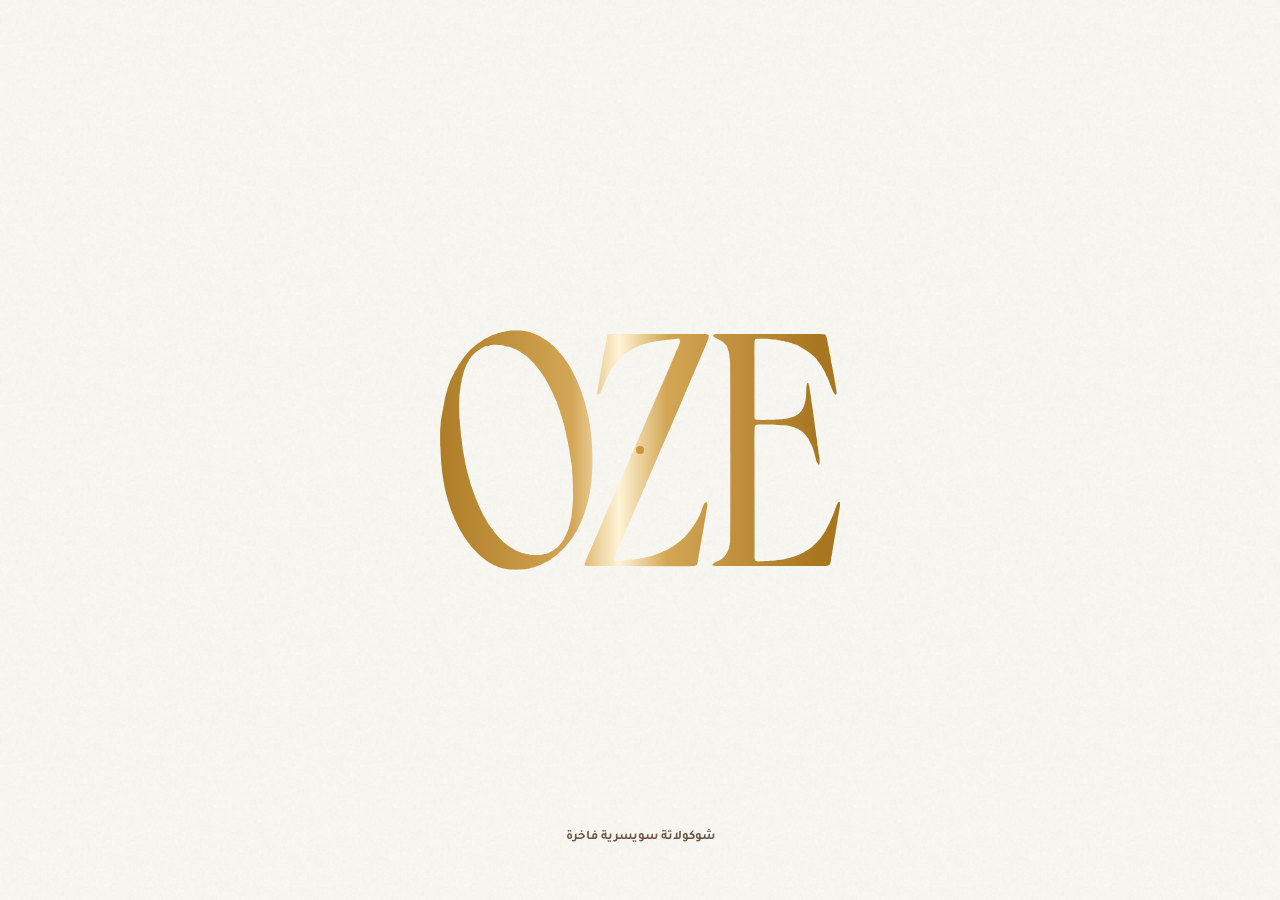
==== ar/index.html @ 5fb77866 "Launch OZE website: English home, Arabic /ar/ page, SEO files Adds robots.txt, sitemap.xml with href" ====
<!doctype html>
<html lang="ar" dir="rtl">
<head>
<meta charset="utf-8">
<meta name="viewport" content="width=device-width,initial-scale=1,viewport-fit=cover">
<title>أوز — شوكولاتة سويسرية فاخرة · الرياض</title>
<meta name="description" content="أوز — شوكولاتة سويسرية فاخرة في الرياض. قطع مميزة، علب هدايا، وشوكولاتة للأفراح والخطوبات وكل مناسبة. طريق الملك عبدالله، حي المحمدية.">
<meta name="theme-color" content="#FFFDF8">
<meta name="robots" content="index,follow,max-image-preview:large">
<link rel="canonical" href="https://oze-chocolate.vercel.app/ar/">
<link rel="alternate" hreflang="ar" href="https://oze-chocolate.vercel.app/ar/">
<link rel="alternate" hreflang="en" href="https://oze-chocolate.vercel.app/">
<link rel="alternate" hreflang="x-default" href="https://oze-chocolate.vercel.app/">
<meta property="og:type" content="website">
<meta property="og:site_name" content="أوز">
<meta property="og:url" content="https://oze-chocolate.vercel.app/ar/">
<meta property="og:title" content="أوز — شوكولاتة سويسرية فاخرة · الرياض">
<meta property="og:description" content="شوكولاتة سويسرية فاخرة في الرياض للهدايا والأفراح وكل مناسبة. ساعات العمل من 1:00 م إلى 11:00 م، والجمعة من 3:00 م إلى 11:00 م.">
<meta property="og:image" content="https://oze-chocolate.vercel.app/assets/img/pour-poster-d.jpg">
<meta property="og:image:alt" content="شوكولاتة أوز السويسرية الفاخرة تُسكب">
<meta property="og:locale" content="ar_SA">
<meta property="og:locale:alternate" content="en_US">
<meta name="twitter:card" content="summary_large_image">
<meta name="twitter:title" content="أوز — شوكولاتة سويسرية فاخرة · الرياض">
<meta name="twitter:description" content="شوكولاتة سويسرية فاخرة في الرياض للهدايا والأفراح وكل مناسبة.">
<meta name="twitter:image" content="https://oze-chocolate.vercel.app/assets/img/pour-poster-d.jpg">
<link rel="icon" href="../assets/img/logo.svg" type="image/svg+xml">
<link rel="preconnect" href="https://fonts.googleapis.com">
<link rel="preconnect" href="https://fonts.gstatic.com" crossorigin>
<link rel="stylesheet" href="https://fonts.googleapis.com/css2?family=Tajawal:wght@400;500;700;800&display=swap">
<link rel="preload" href="../assets/fonts/abril.woff2" as="font" type="font/woff2" crossorigin>
<link rel="preload" href="../assets/fonts/jost.woff2" as="font" type="font/woff2" crossorigin>
<link rel="stylesheet" href="../assets/styles.css">
<link rel="stylesheet" href="../assets/ar.css">
<script type="application/ld+json">
{"@context":"https://schema.org","@graph":[
{"@type":"WebSite","@id":"https://oze-chocolate.vercel.app/#website","url":"https://oze-chocolate.vercel.app/","name":"OZE","alternateName":["أوز"],"inLanguage":["en","ar"],"publisher":{"@id":"https://oze-chocolate.vercel.app/#shop"}},
{"@type":"ChocolateShop","@id":"https://oze-chocolate.vercel.app/#shop","name":"أوز","alternateName":["OZE"],"url":"https://oze-chocolate.vercel.app/ar/","inLanguage":"ar","logo":"https://oze-chocolate.vercel.app/assets/img/logo.svg","image":"https://oze-chocolate.vercel.app/assets/img/pour-poster-d.jpg","description":"أوز شوكولاتة سويسرية فاخرة في الرياض: قطع مميزة مصنوعة يدوياً، وعلب هدايا، وشوكولاتة للأفراح والخطوبات والمجالس والهدايا.","telephone":"+966551004442","sameAs":["https://www.instagram.com/ozeksa"],"hasMap":"https://maps.app.goo.gl/UGUijWdSoDEHStFbA","geo":{"@type":"GeoCoordinates","latitude":24.7232009,"longitude":46.6520852},"address":{"@type":"PostalAddress","streetAddress":"طريق الملك عبدالله، حي المحمدية","addressLocality":"الرياض","addressRegion":"منطقة الرياض","addressCountry":"SA"},"areaServed":{"@type":"City","name":"الرياض"},"contactPoint":{"@type":"ContactPoint","telephone":"+966551004442","contactType":"sales","areaServed":"SA","availableLanguage":["Arabic","English"]},"knowsLanguage":["Arabic","English"],"openingHoursSpecification":[{"@type":"OpeningHoursSpecification","dayOfWeek":["Saturday","Sunday","Monday","Tuesday","Wednesday","Thursday"],"opens":"13:00","closes":"23:00"},{"@type":"OpeningHoursSpecification","dayOfWeek":"Friday","opens":"15:00","closes":"23:00"}]}
]}
</script>
</head>
<body>

<svg width="0" height="0" style="position:absolute" aria-hidden="true">
  <defs>
    <linearGradient id="ozeGold" x1="0" y1="1" x2="1" y2="0"><stop offset="0" stop-color="#A8761F"/><stop offset=".5" stop-color="#D3A655"/><stop offset="1" stop-color="#ECC987"/></linearGradient>
    <linearGradient id="ozeShine" gradientUnits="userSpaceOnUse" x1="-700" y1="0" x2="0" y2="0"><stop offset="0" stop-color="#A8761F"/><stop offset=".38" stop-color="#D3A655"/><stop offset=".5" stop-color="#FFF4D6"/><stop offset=".62" stop-color="#D3A655"/><stop offset="1" stop-color="#A8761F"/></linearGradient>
    <linearGradient id="ribbonGrad" x1="0" y1="0" x2="1" y2="1"><stop offset="0" stop-color="#F7E2B0"/><stop offset=".45" stop-color="#D3A655"/><stop offset="1" stop-color="#9C6B1C"/></linearGradient>
    <linearGradient id="ribbonDark" x1="0" y1="0" x2="0" y2="1"><stop offset="0" stop-color="#B8862F"/><stop offset="1" stop-color="#7A5214"/></linearGradient>
    <radialGradient id="wax" cx=".38" cy=".32" r=".8"><stop offset="0" stop-color="#FF5A5E"/><stop offset=".35" stop-color="#E3262F"/><stop offset=".8" stop-color="#A9111A"/><stop offset="1" stop-color="#7A0A10"/></radialGradient>
    <symbol id="oze-logo"></symbol>
  </defs>
</svg>

<!-- intro -->
<div class="intro" aria-hidden="true">
  <div class="intro__half intro__half--a"><svg class="intro__mark"></svg></div>
  <div class="intro__half intro__half--b"><svg class="intro__mark"></svg></div>
  <span class="intro__seam"></span>
  <div class="intro__meta label">شوكولاتة سويسرية فاخرة</div>
</div>

<!-- header -->
<header class="header">
  <nav class="header__nav label" aria-label="الأقسام">
    <a href="#signatures" data-go="2">التشكيلة</a>
    <a href="#occasions" data-go="3">المناسبات</a>
    <a href="#bespoke" data-go="4">الطلبات الخاصة</a>
    <a href="#contact" data-go="5">تواصل معنا</a>
  </nav>
  <a href="#home" class="header__logo" data-go="0" aria-label="أوز، العودة إلى البداية"><svg viewBox="0 0 701 419.2"><use href="#oze-logo" fill="url(#ozeGold)"/></svg></a>
  <div class="header__right">
    <a class="tlink lang" href="../" lang="en" hreflang="en">English</a>
    <a class="tlink" href="https://wa.me/966551004442" target="_blank" rel="noopener">اطلب عبر واتساب <span class="ln"></span></a>
    <button class="menu-btn" aria-label="فتح القائمة" data-menu-open><i></i></button>
  </div>
</header>

<nav class="dots" aria-label="انتقل إلى القسم">
  <button data-go="0"><span>مرحباً</span><i></i></button>
  <button data-go="1"><span>مختومة يدوياً</span><i></i></button>
  <button data-go="2"><span>التشكيلة</span><i></i></button>
  <button data-go="3"><span>المناسبات</span><i></i></button>
  <button data-go="4"><span>الطلبات الخاصة</span><i></i></button>
  <button data-go="5"><span>تواصل معنا</span><i></i></button>
</nav>

<div class="scroll-hint label" aria-hidden="true"><i></i>مرّر</div>

<div class="menu paper" aria-hidden="true">
  <button class="menu__close" aria-label="إغلاق القائمة" data-menu-close></button>
  <button class="m" data-go="0"><small>01</small>مرحباً</button>
  <button class="m" data-go="2"><small>02</small>التشكيلة</button>
  <button class="m" data-go="3"><small>03</small>المناسبات</button>
  <button class="m" data-go="4"><small>04</small>الطلبات الخاصة</button>
  <button class="m" data-go="5"><small>05</small>تواصل معنا</button>
</div>

<main class="stage">

  <!-- 1 · welcome -->
  <section class="scene s-hero is-on" id="home" data-theme="dark" aria-label="مرحباً">
    <div class="media"><video muted playsinline preload="auto" aria-hidden="true"></video></div>
    <div class="shade"></div>
    <div class="hero__body">
      <h1 class="d hero__title">
        <span class="mask"><span>شوكولاتة</span></span>
        <span class="mask"><span class="gold">سويسرية</span></span>
        <span class="mask"><span>فاخرة</span></span>
      </h1>
      <div class="hero__side">
        <p>شوكولاتة مصنوعة يدوياً للهدايا والأفراح ولكل مناسبة، في قلب الرياض.</p>
        <p class="hours-line">ساعات العمل <b>1:00 م – 11:00 م</b><br>الجمعة <b>3:00 م – 11:00 م</b></p>
        <div class="acts">
          <a class="btn btn--gold" href="https://wa.me/966551004442" target="_blank" rel="noopener"><span class="roll"><span>اطلب الآن</span><span>اطلب الآن</span></span><span class="ln"></span></a>
          <button class="tlink" data-go="2">تشكيلتنا</button>
        </div>
      </div>
    </div>
  </section>

  <!-- 2 · sealed by hand -->
  <section class="scene s-seal" data-theme="dark" aria-label="مختومة يدوياً">
    <div class="media"><video muted playsinline loop preload="none" aria-hidden="true"></video></div>
    <div class="shade"></div>
    <div class="seal-wrap">
      <div class="seal" aria-hidden="true">
        <span class="ripple"></span>
        <svg viewBox="0 0 240 240">
          <path d="M225.7,120.0 219.8,131.2 220.4,142.9 214.2,152.9 210.1,163.4 205.2,173.5 196.5,181.0 190.8,190.8 182.9,198.9 177.5,211.5 162.2,207.5 152.6,213.1 141.6,214.7 131.4,221.5 120.0,221.4 109.2,216.2 97.0,220.8 85.9,217.5 73.5,216.5 66.4,205.4 59.1,196.3 51.7,188.3 41.7,182.5 37.9,171.6 31.9,162.4 27.3,152.4 25.7,141.5 14.9,131.8 20.4,120.0 18.2,108.5 22.4,97.7 24.7,86.6 29.9,76.6 34.4,66.2 42.1,57.8 50.4,50.4 51.7,34.4 65.0,32.4 75.6,27.8 86.5,24.2 98.0,23.8 109.0,22.5 120.0,21.5 130.9,23.6 142.7,20.7 154.8,20.6 164.4,27.7 172.8,36.0 184.3,39.3 192.4,47.6 195.4,59.8 203.0,67.9 212.7,75.4 214.2,87.0 226.6,95.7 218.7,108.9Z" fill="#5E070C" transform="translate(2 5)" opacity=".55"/>
          <path d="M225.7,120.0 219.8,131.2 220.4,142.9 214.2,152.9 210.1,163.4 205.2,173.5 196.5,181.0 190.8,190.8 182.9,198.9 177.5,211.5 162.2,207.5 152.6,213.1 141.6,214.7 131.4,221.5 120.0,221.4 109.2,216.2 97.0,220.8 85.9,217.5 73.5,216.5 66.4,205.4 59.1,196.3 51.7,188.3 41.7,182.5 37.9,171.6 31.9,162.4 27.3,152.4 25.7,141.5 14.9,131.8 20.4,120.0 18.2,108.5 22.4,97.7 24.7,86.6 29.9,76.6 34.4,66.2 42.1,57.8 50.4,50.4 51.7,34.4 65.0,32.4 75.6,27.8 86.5,24.2 98.0,23.8 109.0,22.5 120.0,21.5 130.9,23.6 142.7,20.7 154.8,20.6 164.4,27.7 172.8,36.0 184.3,39.3 192.4,47.6 195.4,59.8 203.0,67.9 212.7,75.4 214.2,87.0 226.6,95.7 218.7,108.9Z" fill="url(#wax)"/>
          <circle cx="120" cy="120" r="78" fill="none" stroke="#8E0D14" stroke-width="3" opacity=".7"/>
          <circle cx="120" cy="121.5" r="78" fill="none" stroke="#FF8A8D" stroke-width="1.2" opacity=".35"/>
          <svg x="62" y="86.5" width="116" height="69.4" viewBox="0 0 701 419.2"><use href="#oze-logo" fill="#FF9A9C" opacity=".45" transform="translate(-6 -8)"/></svg>
          <svg x="62" y="86.5" width="116" height="69.4" viewBox="0 0 701 419.2"><use href="#oze-logo" fill="#6E0910" opacity=".8" transform="translate(6 10)"/></svg>
          <svg x="62" y="86.5" width="116" height="69.4" viewBox="0 0 701 419.2"><use href="#oze-logo" fill="#C81C25"/></svg>
          <ellipse cx="88" cy="62" rx="40" ry="13" fill="#FFFFFF" opacity=".16" transform="rotate(-28 88 62)"/>
        </svg>
      </div>
      <div class="seal-copy">
        <h2 class="d">مختومة <span class="gold">يدوياً.</span></h2>
        <p>تُنهى كل قطعة يدوياً وتُختم بعناية، جاهزة لتُشارك أو تُهدى.</p>
      </div>
    </div>
  </section>

  <!-- 3 · signatures -->
  <section class="scene s-sig paper" id="signatures" data-theme="light" aria-label="التشكيلة">
    <div class="inner">
      <div class="sig__text">
        <div class="sig__head"><h2 class="d" style="font-size:clamp(24px,2.2vw,36px)">تشكيلتنا المميزة</h2><div class="sig__count"><b data-sig-n>01</b> <span>/ 06</span></div></div>
        <div class="sig__names">
          <h3 class="d sig__name">ختم أوز</h3>
          <h3 class="d sig__name">القبة الذهبية</h3>
          <h3 class="d sig__name">برالين الكاكاو</h3>
          <h3 class="d sig__name">كنافة الفستق</h3>
          <h3 class="d sig__name">كنافة الورد</h3>
          <h3 class="d sig__name">التاج</h3>
        </div>
        <div class="sig__descs">
          <p class="sig__desc">شوكولاتة حليب ناعمة مع ختمنا الأحمر فوقها. القطعة التي يعرفنا بها ضيوفنا.</p>
          <p class="sig__desc">قبة شوكولاتة مغطاة بالغناش اللامع ومزينة بورقة ذهب.</p>
          <p class="sig__desc">حشوة من البندق والكراميل، مغبّرة بالذهب ومدحرجة في كاكاو خالص.</p>
          <p class="sig__desc">أكواب كنافة ذهبية محشوة بكريمة الفستق، تُقدَّم بجانب لقيمات شوكولاتة بيضاء بالورد.</p>
          <p class="sig__desc">كنافة مقرمشة ملفوفة حول شوكولاتة طرية ومزينة بلمسة ورد.</p>
          <p class="sig__desc">قطعة وسط عالية من شظايا الكراميل والشوكولاتة الداكنة، مصممة لتكون في منتصف الطاولة.</p>
        </div>
        <div class="sig__thumbs" role="tablist" aria-label="اختر قطعة"><button class="th" data-sig="0" aria-label="ختم أوز"><img src="../assets/img/seal-m.webp" alt="" decoding="async"></button><button class="th" data-sig="1" aria-label="القبة الذهبية"><img src="../assets/img/dome-m.webp" alt="" decoding="async"></button><button class="th" data-sig="2" aria-label="برالين الكاكاو"><img src="../assets/img/praline-m.webp" alt="" decoding="async"></button><button class="th" data-sig="3" aria-label="كنافة الفستق"><img src="../assets/img/kunafa-m.webp" alt="" decoding="async"></button><button class="th" data-sig="4" aria-label="كنافة الورد"><img src="../assets/img/pedestal-m.webp" alt="" decoding="async"></button><button class="th" data-sig="5" aria-label="التاج"><img src="../assets/img/crown-m.webp" alt="" decoding="async"></button></div>
        <div><a class="tlink" href="https://www.instagram.com/ozeksa" target="_blank" rel="noopener">المزيد على انستغرام <span class="ln"></span></a></div>
      </div>
      <div class="sig__frame">
        <span class="sig__num" data-sig-n2>01</span>
        <figure><img src="../assets/img/seal-m.webp" srcset="../assets/img/seal-m.webp 1080w, ../assets/img/seal.webp 1392w" sizes="(max-width:900px) 100vw, 45vw" alt="شوكولاتة أوز مع الأختام الحمراء" decoding="async"></figure>
        <figure><img src="../assets/img/dome-m.webp" srcset="../assets/img/dome-m.webp 1080w, ../assets/img/dome.webp 1848w" sizes="(max-width:900px) 100vw, 45vw" alt="قبة شوكولاتة مغطاة بالغناش وورق الذهب" decoding="async"></figure>
        <figure><img src="../assets/img/praline-m.webp" srcset="../assets/img/praline-m.webp 1080w, ../assets/img/praline.webp 1828w" sizes="(max-width:900px) 100vw, 45vw" alt="برالين مقطوع إلى نصفين على الكاكاو" decoding="async"></figure>
        <figure><img src="../assets/img/kunafa-m.webp" srcset="../assets/img/kunafa-m.webp 1080w, ../assets/img/kunafa.webp 1904w" sizes="(max-width:900px) 100vw, 45vw" alt="صحن كنافة فستق ولقيمات ورد" decoding="async"></figure>
        <figure><img src="../assets/img/pedestal-m.webp" srcset="../assets/img/pedestal-m.webp 1080w, ../assets/img/pedestal.webp 1764w" sizes="(max-width:900px) 100vw, 45vw" alt="دوائر كنافة الورد على حامل زجاجي" decoding="async"></figure>
        <figure><img src="../assets/img/crown-m.webp" srcset="../assets/img/crown-m.webp 1080w, ../assets/img/crown.webp 1908w" sizes="(max-width:900px) 100vw, 45vw" alt="قطعة وسط من شظايا الكراميل والشوكولاتة" decoding="async"></figure>
      </div>
    </div>
  </section>

  <!-- 4 · the box → occasions -->
  <section class="scene s-box paper" id="occasions" data-theme="light" aria-label="المناسبات">
    <div class="box-copy">
      <h2 class="d">افتح <span class="gold">العلبة.</span></h2>
      <p class="lead" style="text-align:center">مرّر لترى المناسبات التي نجهّز لها.</p>
    </div>
    <div class="gift" aria-hidden="true">
      <div class="gift__shadow"></div>
      <div class="gift__base"><div class="ribbon ribbon--h"></div><div class="ribbon ribbon--v"></div></div>
      <div class="gift__inside"></div>
      <div class="gift__lid"><div class="ribbon ribbon--v"></div></div>
      <svg class="bow" viewBox="0 0 200 130">
        <path class="tail" d="M94 72 L66 126 L78 119 L86 129 L104 76 Z" fill="url(#ribbonDark)"/>
        <path class="tail" d="M106 72 L134 126 L122 119 L114 129 L96 76 Z" fill="url(#ribbonDark)"/>
        <g class="loop loop--l"><path d="M100 66 C76 18 18 16 20 56 C22 94 74 90 100 72 Z" fill="url(#ribbonGrad)"/><path d="M100 68 C80 44 44 42 40 58 C46 70 76 74 100 70 Z" fill="#7A5214" opacity=".45"/></g>
        <g class="loop loop--r"><path d="M100 66 C124 18 182 16 180 56 C178 94 126 90 100 72 Z" fill="url(#ribbonGrad)"/><path d="M100 68 C120 44 156 42 160 58 C154 70 124 74 100 70 Z" fill="#7A5214" opacity=".45"/></g>
        <rect class="knot" x="86" y="56" width="28" height="24" rx="8" fill="url(#ribbonGrad)"/>
      </svg>
      <svg class="tag" viewBox="0 0 100 112">
        <path d="M30 0 L40 22" stroke="#8A6420" stroke-width="1.6" fill="none"/>
        <path d="M50 16c11 0 19 7 20 17 10 1 17 9 17 20s-7 19-17 20c-1 10-9 17-20 17s-19-7-20-17c-10-1-17-9-17-20s7-19 17-20c1-10 9-17 20-17Z" fill="#4A2A1A"/>
        <svg x="27" y="40" width="46" height="27.5" viewBox="0 0 701 419.2"><use href="#oze-logo" fill="url(#ozeGold)"/></svg>
      </svg>
    </div>
    <div class="occ">
      <div class="occ__img"><img src="../assets/img/wedding-m.webp" srcset="../assets/img/wedding-m.webp 1080w, ../assets/img/wedding.webp 1860w" sizes="100vw" alt="شوكولاتة أوز على طاولة عرس مع الزهور" style="object-position:50% 66%" decoding="async"></div>
      <div class="occ__img"><img src="../assets/img/domes-m.webp" srcset="../assets/img/domes-m.webp 1080w, ../assets/img/domes.webp 1892w" sizes="100vw" alt="حلويات قبة بيضاء مخصصة بحرف" style="object-position:50% 52%" decoding="async"></div>
      <div class="occ__img"><img src="../assets/img/service-m.webp" srcset="../assets/img/service-m.webp 1080w, ../assets/img/service.webp 1872w" sizes="100vw" alt="صينية شوكولاتة يقدمها الفريق بقفازات بيضاء" style="object-position:50% 64%" decoding="async"></div>
      <div class="occ__img"><img src="../assets/img/box-m.webp" srcset="../assets/img/box-m.webp 1080w, ../assets/img/box.webp 1848w" sizes="100vw" alt="علب هدايا أوز مليئة بالشوكولاتة" style="object-position:50% 64%" decoding="async"></div>
      <div class="occ__veil"></div>
      <div class="occ__text">
        <div class="occ__names">
          <div class="occ__name"><h3 class="d">أفراح</h3></div>
          <div class="occ__name"><h3 class="d">خطوبات</h3></div>
          <div class="occ__name"><h3 class="d">مجالس وتجمعات</h3></div>
          <div class="occ__name"><h3 class="d">هدايا</h3></div>
        </div>
        <div class="occ__side">
          <div class="occ__descs">
            <p>صواني شوكولاتة وقطع وسط للطاولات، مصممة لتتناسب مع ألوان عرسك.</p>
            <p>قطع صغيرة محفور عليها أحرفكم الأولى، لخطوبة لن ينساها ضيوفكم.</p>
            <p>يقدّم فريقنا الشوكولاتة لضيوفكم في الحفلات والمجالس والتجمعات العائلية.</p>
            <p>علب هدايا بكل المقاسات، مغلّفة وجاهزة للإهداء.</p>
          </div>
          <div class="occ__count label"><b data-occ-n>01</b><span class="bar"><i></i></span>04</div>
        </div>
      </div>
    </div>
  </section>

  <!-- 5 · bespoke -->
  <section class="scene s-bespoke" id="bespoke" data-theme="light" aria-label="الطلبات الخاصة">
    <div class="blinds" aria-hidden="true"><i></i><i></i><i></i><i></i><i></i><i></i></div>
    <div class="inner">
      <div class="bes__head">
        <h2 class="d">مصمّمة<br><span class="gold">لمناسبتك.</span></h2>
        <p>أخبرنا عن مناسبتك وسنجهّز كل شيء لك، حتى آخر قطعة.</p>
      </div>
      <div class="steps">
        <article class="step"><div class="step__n">01</div><h3 class="d">أخبرنا بالمناسبة</h3><p>فرح، أو خطوبة، أو فعالية لشركة، أو هدية بسيطة.</p></article>
        <article class="step"><div class="step__n">02</div><h3 class="d">اختر طريقة التقديم</h3><p>صواني شوكولاتة، أو علب هدايا، أو طاولة كاملة مجهزة لضيوفك.</p></article>
        <article class="step"><div class="step__n">03</div><h3 class="d">اجعلها شخصية</h3><p>نضيف أسماءكم أو أحرفكم الأولى أو شعار شركتكم على الشوكولاتة.</p></article>
      </div>
      <div class="bes__cta"><button class="btn btn--gold" data-go="5"><span class="roll"><span>خطّط لمناسبتك</span><span>خطّط لمناسبتك</span></span><span class="ln"></span></button></div>
    </div>
  </section>

  <!-- 6 · contact -->
  <section class="scene s-contact paper" id="contact" data-theme="light" aria-label="تواصل معنا">
    <div class="inner">
      <div class="c-center">
        <svg class="c-logo" viewBox="0 0 701 419.2" role="img" aria-label="OZE"><use href="#oze-logo" fill="url(#ozeGold)"/></svg>
        <p class="tagline">شوكولاتة سويسرية فاخرة</p>
        <div class="hours"><div><b>ساعات العمل</b> &nbsp;1:00 م – 11:00 م</div><div><b>الجمعة</b> &nbsp;3:00 م – 11:00 م</div></div>
        <div class="c-status"><i class="dot" data-dot></i><span data-status>مفتوح الآن</span></div>
      </div>

      <div class="tabs" role="tablist">
        <button class="on" data-tab="0" role="tab">طلب</button>
        <button data-tab="1" role="tab">تواصل</button>
        <button data-tab="2" role="tab">الموقع</button>
      </div>

      <div class="pane pane--form on" data-pane="0">
        <h3 class="d col-title">خطّط لمناسبتك</h3>
        <p class="ask">اترك بياناتك وسنتصل بك.</p>
        <form class="form" novalidate>
          <div class="form__fields">
            <div class="row2">
              <div class="field"><input id="f-name" name="name" type="text" placeholder=" " autocomplete="name" required><label for="f-name">الاسم</label></div>
              <div class="field"><input id="f-phone" name="phone" type="tel" placeholder=" " autocomplete="tel" required><label for="f-phone">رقم الجوال</label></div>
            </div>
            <div class="chips" role="radiogroup" aria-label="المناسبة">
              <input type="radio" name="occasion" id="o1" value="Wedding" checked><label for="o1">فرح</label>
              <input type="radio" name="occasion" id="o2" value="Engagement"><label for="o2">خطوبة</label>
              <input type="radio" name="occasion" id="o3" value="Company event"><label for="o3">فعالية شركة</label>
              <input type="radio" name="occasion" id="o4" value="Gift"><label for="o4">هدية</label>
            </div>
            <div class="row2">
              <div class="field"><input id="f-date" name="date" type="text" placeholder=" " onfocus="this.type='date'"><label for="f-date">تاريخ المناسبة</label></div>
              <div class="field"><input id="f-guests" name="guests" type="number" min="1" inputmode="numeric" placeholder=" "><label for="f-guests">عدد الضيوف</label></div>
            </div>
            <div class="field"><textarea id="f-msg" name="message" rows="2" placeholder=" "></textarea><label for="f-msg">هل هناك شيء آخر نعرفه؟</label></div>
            <div><button class="btn btn--gold" type="submit"><span class="roll"><span>أرسل الطلب</span><span>أرسل الطلب</span></span><span class="ln"></span></button></div>
            <p class="note" data-note></p>
          </div>
          <div class="form__done" role="status"><h4 class="d">شكراً لك.</h4><p class="note">استلمنا طلبك وسنتصل بك قريباً.</p></div>
        </form>
      </div>

      <div class="pane pane--links" data-pane="1">
        <h3 class="d col-title">زورونا</h3>
        <div class="links">
          <a class="link" href="https://wa.me/966551004442" target="_blank" rel="noopener">
            <span class="ico"><svg viewBox="0 0 24 24"><path class="draw" style="--len:60" d="M12 3.2a8.8 8.8 0 0 0-7.6 13.2L3.3 20.7l4.4-1.1A8.8 8.8 0 1 0 12 3.2Z"/><path class="draw" style="--len:40" d="M9.3 8.6c.2-.5.5-.6.8-.6h.4c.2 0 .4.1.5.4l.7 1.6c.1.3 0 .5-.1.6l-.5.6c-.1.2-.2.4 0 .6a7 7 0 0 0 3.2 3c.2.1.4 0 .5-.1l.6-.7c.2-.2.4-.2.6-.1l1.6.7c.3.1.4.3.4.5v.4c0 .4-.2.8-.6 1.1-.6.4-1.4.5-2.4.2a9.3 9.3 0 0 1-5.6-5.4c-.3-.9-.2-1.7.1-2.2Z"/></svg></span>
            <span><span class="lab">واتساب</span><span class="val">راسلنا</span></span><span class="ln"></span>
          </a>
          <a class="link" href="tel:+966551004442">
            <span class="ico"><svg viewBox="0 0 24 24"><path class="draw" style="--len:64" d="M6.6 3.6h2.5l1.4 3.9-1.9 1.3a10.4 10.4 0 0 0 6.6 6.6l1.3-1.9 3.9 1.4v2.5a2 2 0 0 1-2.2 2A16.4 16.4 0 0 1 4.6 5.8a2 2 0 0 1 2-2.2Z"/></svg></span>
            <span><span class="lab">اتصل</span><span class="val">+966 55 100 4442</span></span><span class="ln"></span>
          </a>
          <a class="link" href="https://www.instagram.com/ozeksa" target="_blank" rel="noopener">
            <span class="ico"><svg viewBox="0 0 24 24"><rect class="draw" style="--len:70" x="3.6" y="3.6" width="16.8" height="16.8" rx="5"/><circle class="draw" style="--len:26" cx="12" cy="12" r="4"/><circle class="f" cx="17.1" cy="6.9" r=".95"/></svg></span>
            <span><span class="lab">Instagram</span><span class="val">@ozeksa</span></span><span class="ln"></span>
          </a>
        </div>
        <div class="dlv">
          <h4 class="d dlv__title">تطبيقات التوصيل</h4>
          <div class="dlv__tiles">
            <div class="dlv__tile" role="img" aria-label="The Chefz"><span class="dlv__logo dlv__logo--chefz">The Chefz</span></div>
            <div class="dlv__tile" role="img" aria-label="Jahez"><span class="dlv__logo dlv__logo--jahez">jahez</span></div>
          </div>
        </div>
      </div>

      <div class="pane pane--map" data-pane="2">
        <div class="map" data-lat="24.7232009" data-lng="46.6520852">
          <div class="map__art" aria-hidden="true">
            <svg viewBox="0 0 400 225" preserveAspectRatio="xMidYMid slice">
              <g fill="none" stroke-linecap="round">
                <path d="M40 -10 L60 240M200 -10 L214 240M360 -10 L340 240M-10 100 L420 85M-10 30 L420 5" stroke="#C9973F" stroke-opacity=".18"/>
                <path d="M120 -10 L150 240M300 -10 L268 240" stroke="#C9973F" stroke-opacity=".35" stroke-width="3"/>
                <path d="M-10 150 C80 140 160 120 232 104 S360 70 420 60" stroke="#C9973F" stroke-width="8" stroke-opacity=".5"/>
                <path d="M-10 150 C80 140 160 120 232 104 S360 70 420 60" stroke="#FFFDF8" stroke-width="3"/>
              </g>
              <text x="44" y="140" fill="#A8761F" font-size="7" letter-spacing="2.4" font-family="Jost, sans-serif" transform="rotate(-6 44 140)">طريق الملك عبدالله</text>
              <g transform="translate(232 70)"><path d="M0 34s-12-10.8-12-21.4a12 12 0 0 1 24 0C12 23.2 0 34 0 34Z" fill="url(#ozeGold)"/><circle cy="12.6" r="4.6" fill="#FFFDF8"/></g>
            </svg>
          </div>
          <div class="map__gl" aria-label="خريطة فرع أوز في طريق الملك عبدالله"></div>
          <div class="map__card"><span><b>فرع أوز</b><small>طريق الملك عبدالله، المحمدية</small></span><a href="https://www.google.com/maps/dir/?api=1&amp;destination=24.7232009,46.6520852" target="_blank" rel="noopener">الاتجاهات</a></div>
        </div>
      </div>
    </div>
    <div class="c-foot"><span>© <span data-year>2026</span> أوز · الرياض</span><span>طريق الملك عبدالله، حي المحمدية</span><span>تصميم وتطوير: م. أسامة شرف</span></div>
  </section>
</main>

<div class="veil" aria-hidden="true"></div>
<div class="cursor" aria-hidden="true"></div>

<script src="../assets/logo.js"></script>
<script src="../assets/vendor/gsap.min.js"></script>
<script src="../assets/app.js"></script>
</body>
</html>
---- assets/styles.css ----
/* =========================================================================
   OZE — Premium Swiss Chocolate
   One fixed stage. Every scroll gesture changes the scene in place.
   Palette: paper white · leaf gold · seal red · chocolate ink
   ========================================================================= */
@font-face{font-family:"OZE Display";src:url(fonts/abril.woff2) format("woff2");font-weight:400;font-display:swap}
@font-face{font-family:"OZE Sans";src:url(fonts/jost.woff2) format("woff2");font-weight:100 900;font-display:swap}

:root{
  --white:#FFFDF8;
  --gold:#C9973F;
  --red:#E3262F;
  --ink:#2B1A10;
  --white-2:#F5EEE2;
  --gold-dark:#A8761F;
  --gold-light:#ECC987;
  --ink-2:#6E5646;
  --line:rgba(43,26,16,.14);
  --gold-grad:linear-gradient(112deg,#B07F2B 0%,#D6AA59 30%,#F3DCA4 50%,#D6AA59 70%,#B07F2B 100%);
  --display:"OZE Display","Abril Fatface",Didot,"Bodoni 72",Georgia,serif;
  --sans:"OZE Sans","Jost",ui-sans-serif,system-ui,sans-serif;
  --gx:max(20px,env(safe-area-inset-left,0px),4.2vw);
  --header:clamp(62px,9vh,88px);
  --ease:cubic-bezier(.22,1,.36,1);
  color-scheme:light;
}
*,*::before,*::after{box-sizing:border-box;margin:0;padding:0}
html,body{height:100%;overflow:hidden;overscroll-behavior:none}
body{font-family:var(--sans);color:var(--ink);background:var(--white);-webkit-font-smoothing:antialiased;-moz-osx-font-smoothing:grayscale;touch-action:none}
img,video,canvas,svg{display:block;max-width:100%}
a{color:inherit;text-decoration:none}
button{font:inherit;color:inherit;background:none;border:0;cursor:pointer}
input,textarea{touch-action:auto}
::selection{background:var(--gold);color:var(--white)}
:focus-visible{outline:1px solid var(--gold);outline-offset:4px}

/* ---------- type ---------- */
.d{font-family:var(--display);font-weight:400;line-height:.9;letter-spacing:-.01em}
.label{font-size:11px;font-weight:500;letter-spacing:.3em;text-transform:uppercase}
.kicker{display:inline-flex;align-items:center;gap:12px;font-size:11px;font-weight:600;letter-spacing:.32em;text-transform:uppercase;color:var(--red)}
.kicker::before{content:"";width:22px;height:1px;background:currentColor}
.gold{background:var(--gold-grad);background-size:220% 100%;background-position:100% 0;-webkit-background-clip:text;background-clip:text;color:transparent}
.red{color:var(--red)}
.mask{display:block;overflow:hidden;padding-bottom:.1em;margin-bottom:-.1em}
.mask>span{display:inline-block;will-change:transform}
.ch{display:inline-block;will-change:transform}

/* ---------- buttons: square, quiet, precise ---------- */
.btn{
  position:relative;display:inline-flex;align-items:center;justify-content:center;gap:18px;height:54px;padding:0 30px;
  font-size:11px;font-weight:600;letter-spacing:.32em;text-transform:uppercase;white-space:nowrap;overflow:hidden;isolation:isolate;
}
.btn .roll{position:relative;display:block;overflow:hidden;height:1.3em;line-height:1.3em}
.btn .roll span{display:block;transition:transform .7s var(--ease)}
.btn .roll span+span{position:absolute;left:0;top:100%}
.btn:hover .roll span{transform:translateY(-100%)}
.btn .ln{position:relative;width:22px;height:1px;background:currentColor;transition:width .7s var(--ease)}
.btn .ln::after{content:"";position:absolute;right:0;top:-3px;width:7px;height:7px;border-top:1px solid currentColor;border-right:1px solid currentColor;transform:rotate(45deg);transform-origin:100% 0}
.btn:hover .ln{width:36px}
.btn--gold{background:var(--gold-grad);background-size:200% 100%;color:var(--ink)}
.btn--gold::after{content:"";position:absolute;inset:0;z-index:-1;background:linear-gradient(100deg,transparent 30%,rgba(255,255,255,.55) 50%,transparent 70%);transform:translateX(-110%);transition:transform 1.1s var(--ease)}
.btn--gold:hover::after{transform:translateX(110%)}
.btn--line{color:inherit;box-shadow:inset 0 0 0 1px currentColor}
.btn--line::before{content:"";position:absolute;inset:0;z-index:-1;background:var(--gold-grad);transform:scaleY(0);transform-origin:bottom;transition:transform .7s var(--ease)}
.btn--line:hover{color:var(--ink);box-shadow:inset 0 0 0 1px transparent}
.btn--line:hover::before{transform:scaleY(1)}
.tlink{display:inline-flex;align-items:center;gap:14px;height:44px;font-size:11px;font-weight:600;letter-spacing:.32em;text-transform:uppercase;position:relative}
.tlink::after{content:"";position:absolute;left:0;bottom:8px;width:100%;height:1px;background:currentColor;transform-origin:left;transform:scaleX(.0);transition:transform .7s var(--ease)}
.tlink:hover::after{transform:scaleX(1)}
.tlink .ln{position:relative;width:22px;height:1px;background:currentColor;transition:width .7s var(--ease)}
.tlink .ln::after{content:"";position:absolute;right:0;top:-3px;width:7px;height:7px;border-top:1px solid currentColor;border-right:1px solid currentColor;transform:rotate(45deg);transform-origin:100% 0}
.tlink:hover .ln{width:34px}

/* =========================================================================
   STAGE
   ========================================================================= */
.stage{position:fixed;inset:0;overflow:hidden;background:var(--white)}
.scene{position:absolute;inset:0;overflow:hidden;visibility:hidden}
.scene.is-on{visibility:visible}
.paper{background:var(--white) url(img/grain.png);background-size:180px}
.inner{position:absolute;inset:var(--header) var(--gx) clamp(26px,5vh,54px)}

/* =========================================================================
   INTRO
   ========================================================================= */
.intro{position:fixed;inset:0;z-index:100;pointer-events:none}
.intro.is-done{display:none}
.intro__half{position:absolute;overflow:hidden;background:var(--white) url(img/grain.png);background-size:180px;will-change:transform}
.intro__half--a{left:0;top:0;width:50%;height:100%}
.intro__half--b{right:0;top:0;width:50%;height:100%}
.intro__mark{position:absolute;top:50%;width:min(44vw,400px);aspect-ratio:701/419;transform:translate(-50%,-50%);overflow:visible}
.intro__half--a .intro__mark{left:100%}
.intro__half--b .intro__mark{left:0}
.intro__mark path{fill:url(#ozeShine);fill-opacity:0;stroke:var(--gold);stroke-width:1.2;vector-effect:non-scaling-stroke}
.intro__seam{position:absolute;left:50%;top:50%;width:1px;height:0;background:var(--gold-dark);transform:translate(-50%,-50%);opacity:0;z-index:2}
.intro__meta{position:absolute;left:50%;bottom:clamp(26px,6vh,54px);transform:translateX(-50%);white-space:nowrap;color:var(--ink-2);opacity:0}
@media (max-aspect-ratio:1/1){
  .intro__half--a{width:100%;height:50%}
  .intro__half--b{left:0;right:auto;top:auto;bottom:0;width:100%;height:50%}
  .intro__mark{width:min(66vw,330px)}
  .intro__half--a .intro__mark{left:50%;top:100%}
  .intro__half--b .intro__mark{left:50%;top:0}
  .intro__seam{width:0;height:1px}
}

/* =========================================================================
   HEADER · DOTS · PAGER
   ========================================================================= */
.header{position:fixed;inset:0 0 auto 0;height:var(--header);z-index:60;display:grid;grid-template-columns:minmax(0,1fr) auto minmax(0,1fr);align-items:center;padding:0 var(--gx);color:var(--white);transition:color .6s var(--ease)}
.header.is-light{color:var(--ink)}
.header__nav{display:flex;gap:clamp(18px,2.2vw,36px)}
.header__nav a{position:relative;padding:8px 0;opacity:.85;transition:opacity .4s}
.header__nav a:hover,.header__nav a.on{opacity:1}
.header__nav a::after{content:"";position:absolute;left:0;bottom:2px;width:100%;height:1px;background:var(--gold);transform:scaleX(0);transform-origin:right;transition:transform .6s var(--ease)}
.header__nav a:hover::after,.header__nav a.on::after{transform:scaleX(1);transform-origin:left}
.header__logo{display:block;width:clamp(64px,6.4vw,90px);opacity:0}
.header__right{display:flex;justify-content:flex-end;align-items:center;gap:18px}
.menu-btn{display:none;width:44px;height:44px;align-items:center;justify-content:center}
.menu-btn i{display:block;width:24px;height:1px;background:currentColor;position:relative}
.menu-btn i::after{content:"";position:absolute;right:0;top:7px;width:15px;height:1px;background:currentColor}

.dots{position:fixed;right:max(14px,env(safe-area-inset-right,0px),1.6vw);top:50%;transform:translateY(-50%);z-index:58;display:grid;gap:4px;color:var(--white);transition:color .6s var(--ease);opacity:0}
.dots.is-light{color:var(--ink)}
.dots button{position:relative;display:flex;align-items:center;justify-content:flex-end;gap:12px;height:26px;padding-left:10px}
.dots button i{display:block;width:6px;height:6px;border-radius:50%;box-shadow:inset 0 0 0 1px currentColor;transition:all .5s var(--ease)}
.dots button span{font-size:10px;font-weight:600;letter-spacing:.26em;text-transform:uppercase;opacity:0;transform:translateX(8px);transition:all .5s var(--ease);white-space:nowrap}
.dots button:hover span{opacity:.9;transform:none}
.dots button.on i{background:var(--gold);box-shadow:inset 0 0 0 1px var(--gold);transform:scale(1.5)}
.dots button.on span{opacity:1;transform:none;color:var(--gold)}

.scroll-hint{position:fixed;left:50%;bottom:max(18px,env(safe-area-inset-bottom,0px));transform:translateX(-50%);z-index:58;display:flex;flex-direction:column;align-items:center;gap:10px;color:var(--white);opacity:0;pointer-events:none}
.scroll-hint i{position:relative;width:22px;height:34px;border-radius:12px;box-shadow:inset 0 0 0 1px currentColor}
.scroll-hint i::after{content:"";position:absolute;left:50%;top:7px;width:2px;height:6px;margin-left:-1px;border-radius:2px;background:var(--gold-light);animation:wheel 1.8s var(--ease) infinite}
@keyframes wheel{0%{transform:translateY(0);opacity:1}70%{transform:translateY(11px);opacity:0}100%{opacity:0}}

@media (max-width:900px){
  .header__nav{visibility:hidden;min-width:0;overflow:hidden}
  .header__right .tlink{display:none}
  .menu-btn{display:inline-flex}
  .dots button span{display:none}
  .dots{right:6px}
  .dots button{height:22px;padding:0 6px}
}
.menu{position:fixed;inset:0;z-index:70;display:flex;flex-direction:column;justify-content:center;gap:6px;padding:var(--header) var(--gx) 40px;clip-path:inset(0 0 100% 0);transition:clip-path .9s var(--ease)}
.menu.is-open{clip-path:inset(0)}
.menu button.m{font-family:var(--display);font-size:clamp(44px,13vw,78px);line-height:1.04;display:flex;align-items:baseline;gap:14px;text-align:left}
.menu button.m small{font-family:var(--sans);font-size:11px;letter-spacing:.2em;color:var(--gold-dark)}
.menu__close{position:absolute;top:calc(var(--header)/2 - 22px);right:var(--gx);width:44px;height:44px}
.menu__close::before,.menu__close::after{content:"";position:absolute;left:10px;top:21px;width:24px;height:1px;background:var(--ink);transform:rotate(45deg)}
.menu__close::after{transform:rotate(-45deg)}

/* =========================================================================
   1 · HERO
   ========================================================================= */
.s-hero{background:#1B0F09;color:var(--white)}
.media{position:absolute;inset:0;will-change:transform,opacity}
.media video,.media img{position:absolute;inset:0;width:100%;height:100%;object-fit:cover}
.s-hero .shade{position:absolute;inset:0;background:linear-gradient(to top,rgba(20,10,5,.66) 0%,rgba(20,10,5,0) 52%),linear-gradient(to bottom,rgba(20,10,5,.35),rgba(20,10,5,0) 22%)}
.hero__body{position:absolute;left:var(--gx);right:var(--gx);bottom:clamp(70px,13vh,130px);display:grid;grid-template-columns:minmax(0,1fr) auto;align-items:end;gap:30px}
.hero__title{font-size:clamp(54px,min(10.6vw,17vh),200px);line-height:.86}
.hero__side{display:grid;gap:22px;justify-items:start;max-width:330px;padding-bottom:8px}
.hero__side p{font-size:15px;line-height:1.7;color:rgba(255,253,248,.82)}
.hero__side .acts{display:flex;align-items:center;gap:22px;flex-wrap:wrap}
@media (max-width:900px){
  .hero__body{grid-template-columns:1fr;gap:20px;bottom:clamp(84px,14vh,120px)}
  .hero__side p:not(.hours-line){display:none}
  .hero__title{font-size:clamp(50px,15.5vw,110px);text-shadow:0 6px 40px rgba(20,10,5,.55)}
  .s-hero .shade{background:linear-gradient(to top,rgba(20,10,5,.82) 0%,rgba(20,10,5,.5) 42%,rgba(20,10,5,0) 68%),linear-gradient(to bottom,rgba(20,10,5,.35),rgba(20,10,5,0) 22%)}
}
@media (max-height:560px) and (max-width:900px){.hero__title{font-size:clamp(40px,11vh,70px)}}

/* =========================================================================
   2 · SEALED BY HAND
   ========================================================================= */
.s-seal{background:#1B0F09;color:var(--white)}
.s-seal .shade{position:absolute;inset:0;background:radial-gradient(60% 60% at 50% 46%,rgba(20,10,5,.2),rgba(20,10,5,.55))}
.seal-wrap{position:absolute;inset:var(--header) var(--gx) clamp(24px,5vh,50px);display:flex;flex-direction:column;align-items:center;justify-content:center;gap:clamp(14px,3vh,30px);text-align:center}
.seal{position:relative;width:clamp(150px,min(24vw,32vh),300px);aspect-ratio:1}
.seal svg{position:absolute;inset:0;width:100%;height:100%;overflow:visible}
.seal .ripple{position:absolute;inset:-6%;border-radius:50%;box-shadow:0 0 0 1px rgba(236,201,135,.8);opacity:0}
.seal-copy{display:grid;gap:clamp(10px,2vh,18px);justify-items:center}
.seal-copy .kicker{color:var(--gold-light)}
.seal-copy h2{font-size:clamp(46px,min(7.6vw,12vh),150px)}
.seal-copy p{max-width:420px;font-size:15px;line-height:1.7;color:rgba(255,253,248,.86)}
@media (max-width:900px){.seal-copy h2{font-size:clamp(44px,13vw,80px)}.seal-copy p{font-size:14px;max-width:300px}}

/* =========================================================================
   3 · SIGNATURES
   ========================================================================= */
.s-sig .inner{display:grid;grid-template-columns:minmax(0,1fr) minmax(0,1fr);gap:clamp(24px,5vw,90px);align-items:center}
.sig__text{position:relative;display:grid;gap:clamp(14px,2.6vh,26px);align-content:center}
.sig__head{display:flex;align-items:center;justify-content:space-between;gap:20px}
.sig__count{font-family:var(--display);font-size:clamp(22px,2vw,30px);font-variant-numeric:tabular-nums}
.sig__count span{color:var(--ink-2);font-size:.6em}
.sig__names{position:relative;height:clamp(120px,min(20vw,30vh),300px)}
.sig__name{position:absolute;left:0;right:0;bottom:0;font-size:clamp(46px,min(6.6vw,11vh),128px);line-height:.92;visibility:hidden}
.sig__descs{position:relative;min-height:5.4em}
.sig__desc{position:absolute;inset:0 0 auto 0;max-width:420px;font-size:16px;line-height:1.7;color:var(--ink-2);visibility:hidden}
.sig__frame{position:relative;justify-self:center;height:min(100%,72vh);aspect-ratio:4/5;max-width:100%;overflow:hidden;background:var(--white-2)}
.sig__frame figure{position:absolute;inset:0;visibility:hidden}
.sig__frame img{position:absolute;inset:0;width:100%;height:100%;object-fit:cover;will-change:transform}
.sig__num{position:absolute;left:clamp(14px,1.6vw,24px);top:clamp(10px,1.4vw,18px);z-index:3;font-family:var(--display);font-size:clamp(46px,5vw,90px);line-height:1;color:var(--white);text-shadow:0 4px 30px rgba(0,0,0,.35);font-variant-numeric:tabular-nums}
@media (max-width:900px){
  .s-sig .inner{grid-template-columns:1fr;grid-template-rows:minmax(0,1fr) auto;gap:18px;align-items:stretch}
  .sig__frame{order:-1;height:100%;width:auto;aspect-ratio:auto;justify-self:stretch}
  .sig__head{display:none}
  .sig__names{height:clamp(56px,10vh,92px)}
  .sig__name{font-size:clamp(34px,10vw,58px)}
  .sig__descs{min-height:4.8em}
  .sig__desc{font-size:14px}
  .sig__text{gap:10px}
  .sig__text .tlink{height:36px}
}

/* =========================================================================
   4 · THE BOX → OCCASIONS
   ========================================================================= */
.box-copy{position:absolute;left:var(--gx);right:var(--gx);top:calc(var(--header) + 1vh);text-align:center;display:grid;justify-items:center;gap:12px}
.box-copy h2{font-size:clamp(46px,min(7vw,11vh),132px)}
.gift{position:absolute;left:50%;top:58%;width:clamp(220px,min(30vw,46vh),470px);aspect-ratio:1;transform:translate(-50%,-50%)}
.gift__shadow{position:absolute;left:4%;right:4%;bottom:-6%;height:14%;border-radius:50%;background:radial-gradient(closest-side,rgba(43,26,16,.3),transparent);filter:blur(6px)}
.gift__base{position:absolute;left:7%;right:7%;top:30%;bottom:0;border-radius:2px;overflow:hidden;background:linear-gradient(90deg,#EFE6D7 0%,#FFFDF8 18%,#FBF6EC 60%,#E9DFCD 100%);box-shadow:inset 0 -14px 30px rgba(43,26,16,.08),0 30px 60px -30px rgba(43,26,16,.5)}
.gift__base::after{content:"";position:absolute;inset:0;background:linear-gradient(to bottom,rgba(43,26,16,.14),transparent 14%)}
.gift__inside{position:absolute;left:7%;right:7%;top:30%;height:9%;background:linear-gradient(#24140B,#3A2214);opacity:0}
.gift__lid{position:absolute;left:3%;right:3%;top:16%;height:20%;border-radius:2px;z-index:3;background:linear-gradient(90deg,#F1E8DA 0%,#FFFFFB 20%,#FDF8EF 62%,#ECE2D0 100%);box-shadow:0 14px 26px -12px rgba(43,26,16,.45),inset 0 -3px 0 rgba(43,26,16,.06);will-change:transform}
.ribbon{position:absolute;background:linear-gradient(90deg,#9C6B1C,#C9973F 28%,#F7E2B0 48%,#D3A655 64%,#94661A);will-change:transform}
.ribbon--v{left:calc(50% - 5.5%);width:11%;top:0;bottom:0;transform-origin:top}
.ribbon--h{left:0;right:0;top:40%;height:12%;transform-origin:left;background:linear-gradient(180deg,#9C6B1C,#C9973F 28%,#F7E2B0 48%,#D3A655 64%,#94661A)}
.bow{position:absolute;left:50%;top:16%;width:62%;transform:translate(-50%,-62%);z-index:5;overflow:visible}
.bow .loop{transform-box:fill-box}
.bow .loop--l{transform-origin:100% 60%}
.bow .loop--r{transform-origin:0% 60%}
.tag{position:absolute;left:58%;top:22%;width:24%;z-index:6;transform-origin:20% 0;filter:drop-shadow(0 8px 10px rgba(43,26,16,.3))}

.occ{position:absolute;inset:0;z-index:10;color:var(--white)}
.occ__img{position:absolute;inset:0;overflow:hidden;visibility:hidden}
.occ__img img{position:absolute;inset:0;width:100%;height:100%;object-fit:cover;will-change:transform}
.occ__veil{position:absolute;inset:0;pointer-events:none;background:linear-gradient(to top,rgba(18,9,5,.6) 0%,rgba(18,9,5,0) 46%),linear-gradient(to bottom,rgba(18,9,5,.34),rgba(18,9,5,0) 20%);opacity:0}
.occ__text{position:absolute;left:var(--gx);right:var(--gx);bottom:clamp(30px,7vh,76px);display:grid;grid-template-columns:minmax(0,1fr) minmax(0,340px);align-items:end;gap:30px}
.occ__names{position:relative;height:clamp(100px,min(14vw,22vh),240px)}
.occ__name{position:absolute;left:0;bottom:0;display:grid;gap:12px;visibility:hidden}
.occ__name .kicker{color:var(--gold-light)}
.occ__name h3{font-size:clamp(52px,min(9vw,16vh),176px);line-height:.84;white-space:nowrap}
.occ__side{display:grid;gap:16px;padding-bottom:10px}
.occ__descs{position:relative;min-height:5.2em}
.occ__descs p{position:absolute;inset:0 0 auto 0;font-size:15px;line-height:1.7;color:rgba(255,253,248,.9);visibility:hidden}
.occ__count{display:flex;align-items:center;gap:14px;opacity:0}
.occ__count b{font-family:var(--display);font-weight:400;font-size:26px;letter-spacing:0;font-variant-numeric:tabular-nums}
.occ__count .bar{position:relative;width:100px;height:1px;background:rgba(255,253,248,.35)}
.occ__count .bar i{position:absolute;inset:0;background:var(--gold-light);transform-origin:left;transform:scaleX(.25)}
@media (max-width:900px){
  .occ__text{grid-template-columns:1fr;gap:18px}
  .occ__names{height:clamp(86px,24vw,130px)}
  .occ__name h3{font-size:clamp(40px,11.6vw,76px)}
  .occ__descs{min-height:4.9em}
  .occ__descs p{font-size:14px}
}

/* =========================================================================
   5 · BESPOKE
   ========================================================================= */
.blinds{position:absolute;inset:0;display:grid;grid-template-columns:repeat(6,1fr)}
.blinds i{display:block;background:var(--white) url(img/grain.png);background-size:180px;transform-origin:bottom;box-shadow:inset -1px 0 0 rgba(201,151,63,.18)}
.s-bespoke .inner{display:flex;flex-direction:column;justify-content:center;gap:clamp(26px,6vh,64px)}
.bes__head{display:grid;grid-template-columns:minmax(0,1.3fr) minmax(0,.7fr);gap:5vw;align-items:end}
.bes__head h2{font-size:clamp(48px,min(7.2vw,12vh),140px);margin-top:16px}
.bes__head p{font-size:16px;line-height:1.75;color:var(--ink-2);max-width:400px;justify-self:end}
.steps{position:relative;display:grid;grid-template-columns:repeat(3,minmax(0,1fr));gap:clamp(20px,3vw,46px)}
.step{position:relative;padding-top:clamp(16px,2.6vh,26px);display:grid;gap:10px;align-content:start}
.step::before{content:"";position:absolute;left:0;right:0;top:0;height:1px;background:var(--ink);transform-origin:left}
.step__n{font-family:var(--display);font-size:clamp(56px,min(7vw,11vh),130px);line-height:.8;color:var(--red)}
.step h3{font-size:clamp(24px,min(2.4vw,4vh),40px);margin-top:6px}
.step p{font-size:15px;line-height:1.65;color:var(--ink-2);max-width:340px}
.bes__cta{display:flex;justify-content:flex-start}
@media (max-width:900px){
  .s-bespoke .inner{justify-content:flex-start;padding-top:2vh;gap:clamp(18px,3.4vh,30px)}
  .bes__head{grid-template-columns:1fr;gap:12px}
  .bes__head h2{font-size:clamp(40px,11.4vw,68px)}
  .bes__head p{justify-self:start;font-size:14px}
  .steps{grid-template-columns:1fr;min-height:clamp(170px,30vh,250px)}
  .step{position:absolute;inset:0 0 auto 0}
  .step p{font-size:14px}
}
@media (max-width:900px) and (max-height:700px){.bes__head p{display:none}}

/* =========================================================================
   6 · CONTACT
   ========================================================================= */
.s-contact .inner{display:grid;grid-template-columns:minmax(0,1fr) minmax(220px,.78fr) minmax(0,1fr);grid-template-areas:"form center links" "form center map";grid-template-rows:auto auto;column-gap:clamp(26px,4.5vw,80px);row-gap:0;align-content:center;bottom:clamp(40px,7vh,64px)}
.pane--form{grid-area:form;align-self:center}
.c-center{grid-area:center;align-self:center}
.pane--links{grid-area:links;align-self:end}
.pane--map{grid-area:map}
.col-title{font-size:clamp(32px,min(3.2vw,5.6vh),56px);margin:12px 0 clamp(14px,3vh,28px)}
.c-center{display:flex;flex-direction:column;align-items:center;text-align:center;gap:clamp(12px,2.4vh,22px)}
.c-logo{width:min(100%,clamp(170px,min(20vw,30vh),300px))}
.tagline{font-family:var(--display);font-size:clamp(20px,min(1.9vw,3.4vh),30px);line-height:1.15}
.hours{display:grid;gap:6px;font-size:12px;letter-spacing:.12em;text-transform:uppercase;color:var(--ink-2)}
.hours b{font-weight:600;color:var(--ink)}
.c-status{display:inline-flex;align-items:center;gap:10px;font-size:13px;color:var(--ink-2)}
.dot{width:7px;height:7px;border-radius:50%;background:#4CAF6A;animation:pulse 2.4s infinite}
.dot.is-closed{background:var(--red);animation:none}
@keyframes pulse{0%{box-shadow:0 0 0 0 rgba(76,175,106,.5)}70%{box-shadow:0 0 0 8px rgba(76,175,106,0)}100%{box-shadow:0 0 0 0 rgba(76,175,106,0)}}

.form{display:grid;gap:clamp(14px,2.4vh,22px)}
.row2{display:grid;grid-template-columns:1fr 1fr;gap:18px}
.field{position:relative}
.field input,.field textarea{width:100%;font:inherit;font-size:16px;color:var(--ink);background:transparent;border:0;border-bottom:1px solid rgba(43,26,16,.24);padding:18px 0 8px;outline:none;border-radius:0;resize:none;appearance:none}
.field textarea{height:clamp(58px,9vh,86px)}
.field label{position:absolute;left:0;top:18px;font-size:11px;font-weight:500;letter-spacing:.22em;text-transform:uppercase;color:var(--ink-2);pointer-events:none;transition:transform .5s var(--ease),color .4s;transform-origin:left}
.field input:focus+label,.field input:not(:placeholder-shown)+label,.field textarea:focus+label,.field textarea:not(:placeholder-shown)+label{transform:translateY(-18px) scale(.86);color:var(--gold-dark)}
.field input::placeholder,.field textarea::placeholder{color:transparent}
.field::after{content:"";position:absolute;left:0;bottom:0;width:100%;height:1px;background:var(--gold);transform:scaleX(0);transform-origin:left;transition:transform .7s var(--ease)}
.field:focus-within::after{transform:scaleX(1)}
.field.is-error label{color:var(--red)}
.field.is-error input{border-color:var(--red)}
.chips{display:flex;flex-wrap:wrap;gap:4px 18px}
.chips input{position:absolute;opacity:0;pointer-events:none}
.chips label{position:relative;cursor:pointer;height:30px;display:inline-flex;align-items:center;font-size:14px;color:var(--ink-2);transition:color .4s var(--ease)}
.chips label::after{content:"";position:absolute;left:0;right:0;bottom:3px;height:1px;background:var(--gold);transform:scaleX(0);transform-origin:left;transition:transform .5s var(--ease)}
.chips label:hover{color:var(--ink)}
.chips input:checked+label{color:var(--ink)}
.chips input:checked+label::after{transform:scaleX(1)}
.chips input:focus-visible+label{outline:1px solid var(--gold);outline-offset:3px}
.note{font-size:12px;color:var(--ink-2)}
.form__done{display:none;gap:12px}
.form.is-sent .form__fields{display:none}
.form.is-sent .form__done{display:grid}
.form__done h4{font-size:40px}
.form__fields{display:grid;gap:clamp(12px,2.2vh,20px)}

.links{display:grid}
.link{display:grid;grid-template-columns:auto minmax(0,1fr) auto;align-items:center;gap:16px;padding:clamp(10px,1.7vh,16px) 0;border-bottom:1px solid var(--line)}
.ico{width:clamp(40px,5vh,48px);height:clamp(40px,5vh,48px);display:grid;place-items:center;box-shadow:inset 0 0 0 1px rgba(201,151,63,.6);transition:background .5s var(--ease)}
.ico svg{width:22px;height:22px;overflow:visible}
.ico svg *{fill:none;stroke:var(--gold-dark);stroke-width:1.2;stroke-linecap:round;stroke-linejoin:round;transition:stroke .5s}
.ico svg .f{fill:var(--gold-dark);stroke:none}
.link:hover .ico{background:var(--gold-grad)}
.link:hover .ico svg *{stroke:var(--ink)}
.link:hover .ico svg .f{fill:var(--ink)}
.link:hover .ico svg .draw{animation:draw 1s var(--ease)}
@keyframes draw{from{stroke-dasharray:var(--len,120);stroke-dashoffset:var(--len,120)}to{stroke-dasharray:var(--len,120);stroke-dashoffset:0}}
.link .lab{display:block;font-size:10px;font-weight:600;letter-spacing:.28em;text-transform:uppercase;color:var(--gold-dark);margin-bottom:4px}
.link .val{font-family:var(--display);font-size:clamp(17px,min(1.5vw,2.7vh),23px);line-height:1.15}
.link .ln{position:relative;width:18px;height:1px;background:currentColor;transition:width .6s var(--ease)}
.link .ln::after{content:"";position:absolute;right:0;top:-3px;width:7px;height:7px;border-top:1px solid currentColor;border-right:1px solid currentColor;transform:rotate(45deg);transform-origin:100% 0}
.link:hover .ln{width:30px}

.map{position:relative;margin-top:clamp(12px,2.2vh,20px);height:clamp(120px,24vh,250px);overflow:hidden;background:var(--white-2);box-shadow:inset 0 0 0 1px var(--line)}
.map__gl{position:absolute;inset:0}
.map__gl canvas{filter:sepia(.28) saturate(.75) brightness(1.03) contrast(.98)}
.map__art{position:absolute;inset:0}
.map__art svg{position:absolute;inset:0;width:100%;height:100%}
.map.has-gl .map__art{display:none}
.pin{position:relative;width:46px;height:58px;transform:translateY(-6px)}
.pin svg{width:100%;height:100%;filter:drop-shadow(0 10px 10px rgba(43,26,16,.35))}
.pin::before{content:"";position:absolute;left:50%;bottom:-3px;width:18px;height:18px;margin-left:-9px;border-radius:50%;box-shadow:0 0 0 1px var(--gold-dark);animation:ring 2.6s var(--ease) infinite}
@keyframes ring{from{transform:scale(.4);opacity:1}to{transform:scale(4.5);opacity:0}}
.map__card{position:absolute;left:10px;bottom:10px;right:10px;display:flex;justify-content:space-between;align-items:center;gap:10px;padding:10px 12px;background:rgba(255,253,248,.94);box-shadow:0 10px 30px -14px rgba(43,26,16,.4);pointer-events:auto}
.map__card b{display:block;font-family:var(--display);font-weight:400;font-size:17px;line-height:1.1}
.map__card small{font-size:10px;font-weight:600;letter-spacing:.2em;text-transform:uppercase;color:var(--ink-2)}
.map__card a{font-size:10px;font-weight:600;letter-spacing:.24em;text-transform:uppercase;color:var(--gold-dark);white-space:nowrap}
.c-foot{position:absolute;left:var(--gx);right:var(--gx);bottom:max(12px,env(safe-area-inset-bottom,0px));display:flex;justify-content:space-between;gap:12px;font-size:10px;font-weight:500;letter-spacing:.24em;text-transform:uppercase;color:var(--ink-2)}
.tabs{display:none}
@media (max-width:1020px){
  .s-contact .inner{grid-template-columns:1fr;grid-template-areas:none;grid-template-rows:auto auto minmax(0,1fr);align-content:stretch;gap:14px;bottom:44px}
  .pane--form,.c-center,.pane--links,.pane--map{grid-area:auto;align-self:stretch}
  .c-center{align-self:start}
  .c-center{flex-direction:row;justify-content:space-between;text-align:left;gap:14px}
  .c-logo{width:clamp(90px,26vw,140px)}
  .c-center .tagline,.c-center .hours{display:none}
  .tabs{display:flex;gap:22px;border-bottom:1px solid var(--line)}
  .tabs button{position:relative;height:40px;font-size:15px;color:var(--ink-2)}
  .tabs button::after{content:"";position:absolute;left:0;right:0;bottom:-1px;height:2px;background:var(--gold);transform:scaleX(0);transition:transform .5s var(--ease)}
  .tabs button.on{color:var(--ink)}
  .tabs button.on::after{transform:scaleX(1)}
  .pane{display:none;min-height:0}
  .pane.on{display:block}
  .pane .col-title{display:none}
  .pane .kicker{display:none}
  .map{height:100%;min-height:200px;margin-top:0}
  .pane--map.on{display:flex;flex-direction:column;height:100%}
  .c-foot span:nth-child(2){display:none}
}
@media (max-width:560px){.row2{grid-template-columns:1fr 1fr;gap:12px}}

/* =========================================================================
   CURSOR
   ========================================================================= */
.cursor{position:fixed;left:0;top:0;z-index:200;pointer-events:none;width:8px;height:8px;margin:-4px 0 0 -4px;border-radius:50%;background:var(--gold);transition:width .45s var(--ease),height .45s var(--ease),margin .45s var(--ease),background .45s;will-change:transform}
.cursor.is-hover{width:46px;height:46px;margin:-23px 0 0 -23px;background:rgba(201,151,63,.14);box-shadow:inset 0 0 0 1px var(--gold)}
@media (hover:none),(pointer:coarse){.cursor{display:none}}
.veil{position:fixed;inset:0;z-index:90;background:var(--white);opacity:0;pointer-events:none}
@media (prefers-reduced-motion:reduce){*,*::before,*::after{animation:none!important;transition:none!important}}

.ask{font-size:13px;color:var(--ink-2);margin-bottom:6px}
.hours-line{font-size:13px;line-height:1.6;color:rgba(255,253,248,.8)}
.hours-line b{font-weight:500;color:var(--white)}
.lead{font-size:clamp(15px,1.1vw,17px);line-height:1.7;color:var(--ink-2);max-width:420px}
@media (min-width:901px){.inner{right:calc(var(--gx) + 64px)}.occ__text{right:calc(var(--gx) + 64px)}.c-foot{right:calc(var(--gx) + 64px)}}
@media (max-width:900px){.inner,.occ__text,.box-copy{right:calc(var(--gx) + 18px)}}
@media (max-width:900px){.gift{width:clamp(220px,min(64vw,40vh),440px)}}
@media (max-width:900px) and (min-height:800px){
  .s-bespoke .inner{justify-content:center}
  .s-contact .inner{align-content:center;grid-template-rows:auto auto auto}
  .pane--map.on{height:46vh}
}
@media (min-width:1800px){.gift{width:clamp(220px,min(28vw,46vh),640px)}.c-logo{width:min(100%,clamp(170px,min(20vw,30vh),400px))}}

/* signature thumbnails */
.sig__thumbs{display:flex;gap:clamp(6px,.7vw,12px);margin-top:clamp(4px,1vh,10px)}
.th{position:relative;flex:0 0 auto;width:clamp(46px,4.4vw,74px);aspect-ratio:4/5;overflow:hidden;opacity:.5;transition:opacity .5s var(--ease),transform .5s var(--ease)}
.th img{width:100%;height:100%;object-fit:cover;transition:transform .8s var(--ease)}
.th::after{content:"";position:absolute;inset:0;box-shadow:inset 0 0 0 1px rgba(43,26,16,.12);transition:box-shadow .5s var(--ease)}
.th:hover{opacity:.85}
.th:hover img{transform:scale(1.08)}
.th.on{opacity:1;transform:translateY(-4px)}
.th.on::after{box-shadow:inset 0 0 0 2px var(--gold)}
@media (max-width:900px){
  .sig__thumbs{order:-1;gap:6px;margin:0 0 4px}
  .th{width:calc((100% - 30px)/6);max-width:56px}
}
@media (max-width:900px) and (max-height:700px){.sig__descs{min-height:3.4em}.sig__desc{-webkit-line-clamp:2;display:-webkit-box;-webkit-box-orient:vertical;overflow:hidden}}

/* ---------- delivery apps (contact, Visit us) ---------- */
.dlv{margin-top:clamp(16px,3.4vh,28px)}
.dlv__title{font-size:clamp(20px,2vw,28px);line-height:1;margin-bottom:12px}
.dlv__tiles{display:flex;gap:12px;flex-wrap:wrap}
.dlv__tile{width:clamp(104px,9vw,128px);aspect-ratio:1;border-radius:16px;background:#5E3F31;display:grid;place-items:center;box-shadow:0 14px 26px -18px rgba(43,26,16,.55)}
.dlv__logo{color:#FFFDF8;font-family:var(--sans);font-weight:800;letter-spacing:-.01em;line-height:1;font-size:clamp(17px,1.6vw,22px);white-space:nowrap}
.dlv__logo--chefz{font-style:italic;text-transform:uppercase;letter-spacing:-.02em}
.dlv__logo--jahez{font-weight:600;font-size:clamp(20px,1.9vw,26px)}

/* ---------- language switch (header) ---------- */
.tlink.lang{font-size:11px}
---- assets/ar.css ----
/* Arabic (RTL) overrides, loaded only by /ar/. Keeps the English layout and only changes what Arabic needs. */

/* Arabic type: Tajawal for headings and body. Jost stays for Latin text such as @ozeksa. */
:root{
  --display:"Tajawal","Jost",system-ui,sans-serif;
  --sans:"Tajawal","Jost",system-ui,sans-serif;
}
html[dir="rtl"] body{font-size:16px}

/* Arabic letters must not be spaced or uppercased. Tracking and uppercase are Latin styles. */
html[dir="rtl"] *{letter-spacing:normal!important;text-transform:none!important}

/* Headings: Arabic needs more line height and a heavier weight to look balanced. */
html[dir="rtl"] .d{line-height:1.22;font-weight:700;letter-spacing:0}
html[dir="rtl"] .mask{padding-bottom:.22em;margin-bottom:-.22em}
html[dir="rtl"] .hero__title{line-height:1.12}
html[dir="rtl"] .tagline{line-height:1.3}
html[dir="rtl"] .sig__name{line-height:1.12}
html[dir="rtl"] .step__n{font-family:var(--sans);font-weight:700}

/* Small uppercase labels become readable Arabic labels. */
html[dir="rtl"] .label,
html[dir="rtl"] .kicker,
html[dir="rtl"] .tlink,
html[dir="rtl"] .btn,
html[dir="rtl"] .hours,
html[dir="rtl"] .c-foot,
html[dir="rtl"] .dots button span,
html[dir="rtl"] .header__nav a,
html[dir="rtl"] .link .lab,
html[dir="rtl"] .map__card small,
html[dir="rtl"] .map__card a,
html[dir="rtl"] .tabs button,
html[dir="rtl"] .field label,
html[dir="rtl"] .chips label,
html[dir="rtl"] .intro__meta,
html[dir="rtl"] .scroll-hint{font-weight:600;font-size:13px}
html[dir="rtl"] .dots button span{font-size:12px}
html[dir="rtl"] .c-foot{font-size:12px}

/* Paragraph text reads better with more height. */
html[dir="rtl"] p,
html[dir="rtl"] .lead,
html[dir="rtl"] .hero__side p,
html[dir="rtl"] .sig__desc,
html[dir="rtl"] .occ__descs p{line-height:1.8}

/* Mirror the parts that are positioned on the left in English. */
html[dir="rtl"] .field label{left:auto;right:0}
html[dir="rtl"] .field::after{left:auto;right:0;transform-origin:right}
html[dir="rtl"] .field input,
html[dir="rtl"] .field textarea{text-align:right;direction:rtl}
html[dir="rtl"] .chips label::after{transform-origin:right}
html[dir="rtl"] .occ__name{left:auto;right:0}
html[dir="rtl"] .menu button.m{text-align:right;flex-direction:row-reverse}
html[dir="rtl"] .menu button.m small{letter-spacing:0}
html[dir="rtl"] .map__card b{text-align:right}
html[dir="rtl"] .header__nav a::after{transform-origin:left}
html[dir="rtl"] .tlink::after{transform-origin:right}
html[dir="rtl"] .dots button{flex-direction:row-reverse}
html[dir="rtl"] .dots button span{transform:translateX(-8px)}
html[dir="rtl"] .dots button:hover span{transform:none}

/* Form labels and the request fields. */
html[dir="rtl"] .form textarea{text-align:right}
html[dir="rtl"] .note{text-align:right}

/* Delivery tiles keep the English look. Only the text direction changes. */
html[dir="rtl"] .dlv__logo{direction:ltr}
html[dir="rtl"] .dlv__title{text-align:right}

/* Phone numbers, handles and Latin values must keep their own left-to-right order. */
html[dir="rtl"] .link .val,
html[dir="rtl"] .hours b{direction:ltr;unicode-bidi:isolate}
html[dir="rtl"] .link .val{display:block;text-align:right}
/* Arabic reads a little smaller than Latin at the same size, so body copy gets a small lift. */
html[dir="rtl"] p{font-size:1.08em}

/* Numbers, times and handles keep left-to-right order inside Arabic text. */
html[dir="rtl"] b,
html[dir="rtl"] .val{direction:ltr;unicode-bidi:isolate}
html[dir="rtl"] .tlink.lang{font-family:"Tajawal",system-ui,sans-serif;font-size:13px;letter-spacing:0}
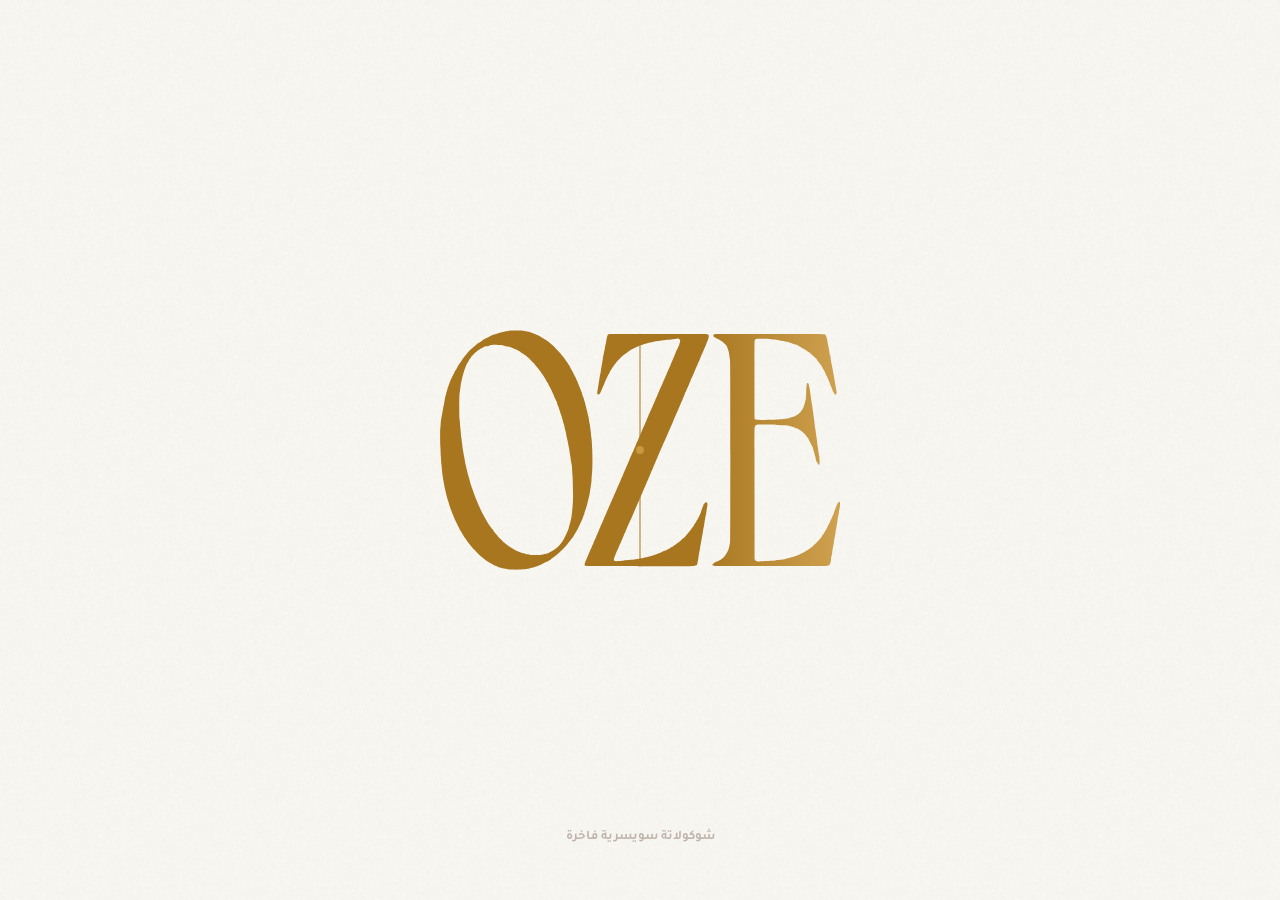
==== commit fd0838c3: "Brand icons and share image: PNG favicons, apple-touch icon, 1200x630 Open Graph image Co-Authored-B" ====
--- a/ar/index.html
+++ b/ar/index.html
@@ -16,15 +16,19 @@
 <meta property="og:url" content="https://oze-chocolate.vercel.app/ar/">
 <meta property="og:title" content="أوز — شوكولاتة سويسرية فاخرة · الرياض">
 <meta property="og:description" content="شوكولاتة سويسرية فاخرة في الرياض للهدايا والأفراح وكل مناسبة. ساعات العمل من 1:00 م إلى 11:00 م، والجمعة من 3:00 م إلى 11:00 م.">
-<meta property="og:image" content="https://oze-chocolate.vercel.app/assets/img/pour-poster-d.jpg">
+<meta property="og:image" content="https://oze-chocolate.vercel.app/assets/img/og-image.png">
+<meta property="og:image:width" content="1200">
+<meta property="og:image:height" content="630">
 <meta property="og:image:alt" content="شوكولاتة أوز السويسرية الفاخرة تُسكب">
 <meta property="og:locale" content="ar_SA">
 <meta property="og:locale:alternate" content="en_US">
 <meta name="twitter:card" content="summary_large_image">
 <meta name="twitter:title" content="أوز — شوكولاتة سويسرية فاخرة · الرياض">
 <meta name="twitter:description" content="شوكولاتة سويسرية فاخرة في الرياض للهدايا والأفراح وكل مناسبة.">
-<meta name="twitter:image" content="https://oze-chocolate.vercel.app/assets/img/pour-poster-d.jpg">
-<link rel="icon" href="../assets/img/logo.svg" type="image/svg+xml">
+<meta name="twitter:image" content="https://oze-chocolate.vercel.app/assets/img/og-image.png">
+<link rel="icon" type="image/png" sizes="32x32" href="../assets/img/icon-32.png">
+<link rel="icon" type="image/png" sizes="192x192" href="../assets/img/icon-192.png">
+<link rel="apple-touch-icon" sizes="180x180" href="../assets/img/icon-180.png">
 <link rel="preconnect" href="https://fonts.googleapis.com">
 <link rel="preconnect" href="https://fonts.gstatic.com" crossorigin>
 <link rel="stylesheet" href="https://fonts.googleapis.com/css2?family=Tajawal:wght@400;500;700;800&display=swap">
@@ -35,7 +39,7 @@
 <script type="application/ld+json">
 {"@context":"https://schema.org","@graph":[
 {"@type":"WebSite","@id":"https://oze-chocolate.vercel.app/#website","url":"https://oze-chocolate.vercel.app/","name":"OZE","alternateName":["أوز"],"inLanguage":["en","ar"],"publisher":{"@id":"https://oze-chocolate.vercel.app/#shop"}},
-{"@type":"ChocolateShop","@id":"https://oze-chocolate.vercel.app/#shop","name":"أوز","alternateName":["OZE"],"url":"https://oze-chocolate.vercel.app/ar/","inLanguage":"ar","logo":"https://oze-chocolate.vercel.app/assets/img/logo.svg","image":"https://oze-chocolate.vercel.app/assets/img/pour-poster-d.jpg","description":"أوز شوكولاتة سويسرية فاخرة في الرياض: قطع مميزة مصنوعة يدوياً، وعلب هدايا، وشوكولاتة للأفراح والخطوبات والمجالس والهدايا.","telephone":"+966551004442","sameAs":["https://www.instagram.com/ozeksa"],"hasMap":"https://maps.app.goo.gl/UGUijWdSoDEHStFbA","geo":{"@type":"GeoCoordinates","latitude":24.7232009,"longitude":46.6520852},"address":{"@type":"PostalAddress","streetAddress":"طريق الملك عبدالله، حي المحمدية","addressLocality":"الرياض","addressRegion":"منطقة الرياض","addressCountry":"SA"},"areaServed":{"@type":"City","name":"الرياض"},"contactPoint":{"@type":"ContactPoint","telephone":"+966551004442","contactType":"sales","areaServed":"SA","availableLanguage":["Arabic","English"]},"knowsLanguage":["Arabic","English"],"openingHoursSpecification":[{"@type":"OpeningHoursSpecification","dayOfWeek":["Saturday","Sunday","Monday","Tuesday","Wednesday","Thursday"],"opens":"13:00","closes":"23:00"},{"@type":"OpeningHoursSpecification","dayOfWeek":"Friday","opens":"15:00","closes":"23:00"}]}
+{"@type":"ChocolateShop","@id":"https://oze-chocolate.vercel.app/#shop","name":"أوز","alternateName":["OZE"],"url":"https://oze-chocolate.vercel.app/ar/","inLanguage":"ar","logo":"https://oze-chocolate.vercel.app/assets/img/icon-512.png","image":"https://oze-chocolate.vercel.app/assets/img/pour-poster-d.jpg","description":"أوز شوكولاتة سويسرية فاخرة في الرياض: قطع مميزة مصنوعة يدوياً، وعلب هدايا، وشوكولاتة للأفراح والخطوبات والمجالس والهدايا.","telephone":"+966551004442","sameAs":["https://www.instagram.com/ozeksa"],"hasMap":"https://maps.app.goo.gl/UGUijWdSoDEHStFbA","geo":{"@type":"GeoCoordinates","latitude":24.7232009,"longitude":46.6520852},"address":{"@type":"PostalAddress","streetAddress":"طريق الملك عبدالله، حي المحمدية","addressLocality":"الرياض","addressRegion":"منطقة الرياض","addressCountry":"SA"},"areaServed":{"@type":"City","name":"الرياض"},"contactPoint":{"@type":"ContactPoint","telephone":"+966551004442","contactType":"sales","areaServed":"SA","availableLanguage":["Arabic","English"]},"knowsLanguage":["Arabic","English"],"openingHoursSpecification":[{"@type":"OpeningHoursSpecification","dayOfWeek":["Saturday","Sunday","Monday","Tuesday","Wednesday","Thursday"],"opens":"13:00","closes":"23:00"},{"@type":"OpeningHoursSpecification","dayOfWeek":"Friday","opens":"15:00","closes":"23:00"}]}
 ]}
 </script>
 </head>
--- a/assets/styles.css
+++ b/assets/styles.css
@@ -433,3 +433,22 @@
 
 /* ---------- language switch (header) ---------- */
 .tlink.lang{font-size:11px}
+
+/* ---------- delivery tiles: smaller ---------- */
+.dlv__tile{width:clamp(74px,6.2vw,88px);border-radius:14px}
+.dlv__logo{font-size:clamp(12px,1.05vw,15px)}
+.dlv__logo--jahez{font-size:clamp(14px,1.3vw,18px)}
+.dlv__tiles{gap:10px}
+
+/* ---------- map: framed, with a tappable directions button ---------- */
+.map{border-radius:18px;overflow:hidden;border:1px solid rgba(201,151,63,.38);box-shadow:0 24px 48px -28px rgba(43,26,16,.45)}
+.map__gl{transition:filter .6s var(--ease)}
+.map:hover .map__gl{filter:saturate(1.08)}
+.map__card{border-radius:16px;padding:12px 14px 12px 16px;backdrop-filter:blur(6px);-webkit-backdrop-filter:blur(6px);border:1px solid rgba(201,151,63,.3)}
+.map__card b{font-size:18px}
+.map__card a{display:inline-flex;align-items:center;gap:8px;height:38px;padding:0 16px;border-radius:999px;background:linear-gradient(120deg,#A8761F,#D3A655 55%,#ECC987);color:#FFFDF8;letter-spacing:.16em;transition:transform .4s var(--ease),box-shadow .4s var(--ease)}
+.map__card a::after{content:"→";font-size:13px;letter-spacing:0;transition:transform .4s var(--ease)}
+.map__card a:hover,.map__card a:focus-visible{transform:translateY(-2px);box-shadow:0 10px 22px -10px rgba(168,118,31,.8)}
+.map__card a:hover::after{transform:translateX(3px)}
+html[dir="rtl"] .map__card a::after{content:"←"}
+html[dir="rtl"] .map__card a:hover::after{transform:translateX(-3px)}
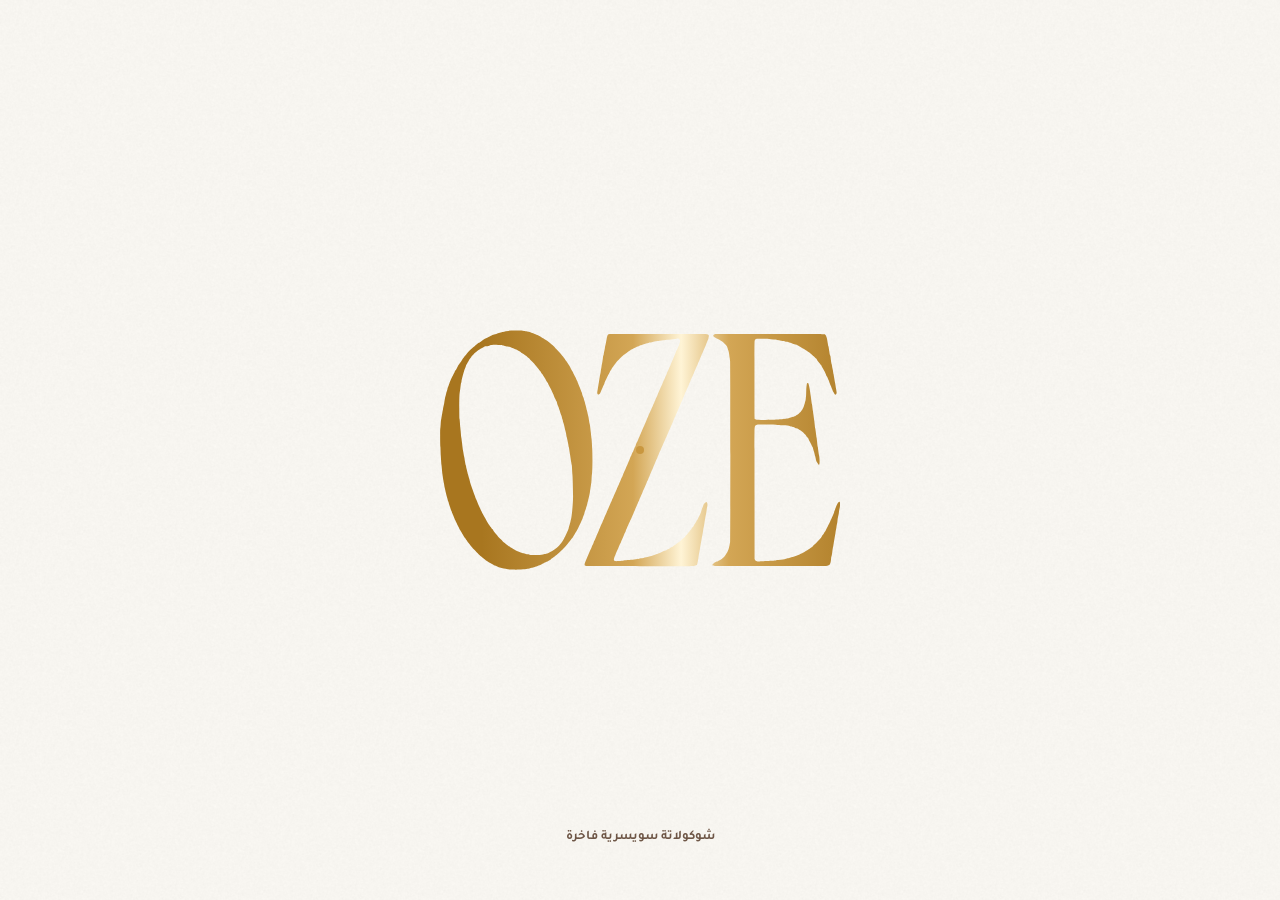
==== commit 18b19898: "Flavors naming, Location tab, shop centered on map with label, smaller delivery tiles Co-Authored-By" ====
--- a/ar/index.html
+++ b/ar/index.html
@@ -67,7 +67,7 @@
 <!-- header -->
 <header class="header">
   <nav class="header__nav label" aria-label="الأقسام">
-    <a href="#signatures" data-go="2">التشكيلة</a>
+    <a href="#signatures" data-go="2">النكهات</a>
     <a href="#occasions" data-go="3">المناسبات</a>
     <a href="#bespoke" data-go="4">الطلبات الخاصة</a>
     <a href="#contact" data-go="5">تواصل معنا</a>
@@ -83,7 +83,7 @@
 <nav class="dots" aria-label="انتقل إلى القسم">
   <button data-go="0"><span>مرحباً</span><i></i></button>
   <button data-go="1"><span>مختومة يدوياً</span><i></i></button>
-  <button data-go="2"><span>التشكيلة</span><i></i></button>
+  <button data-go="2"><span>النكهات</span><i></i></button>
   <button data-go="3"><span>المناسبات</span><i></i></button>
   <button data-go="4"><span>الطلبات الخاصة</span><i></i></button>
   <button data-go="5"><span>تواصل معنا</span><i></i></button>
@@ -94,7 +94,7 @@
 <div class="menu paper" aria-hidden="true">
   <button class="menu__close" aria-label="إغلاق القائمة" data-menu-close></button>
   <button class="m" data-go="0"><small>01</small>مرحباً</button>
-  <button class="m" data-go="2"><small>02</small>التشكيلة</button>
+  <button class="m" data-go="2"><small>02</small>النكهات</button>
   <button class="m" data-go="3"><small>03</small>المناسبات</button>
   <button class="m" data-go="4"><small>04</small>الطلبات الخاصة</button>
   <button class="m" data-go="5"><small>05</small>تواصل معنا</button>
@@ -117,7 +117,7 @@
         <p class="hours-line">ساعات العمل <b>1:00 م – 11:00 م</b><br>الجمعة <b>3:00 م – 11:00 م</b></p>
         <div class="acts">
           <a class="btn btn--gold" href="https://wa.me/966551004442" target="_blank" rel="noopener"><span class="roll"><span>اطلب الآن</span><span>اطلب الآن</span></span><span class="ln"></span></a>
-          <button class="tlink" data-go="2">تشكيلتنا</button>
+          <button class="tlink" data-go="2">نكهاتنا</button>
         </div>
       </div>
     </div>
@@ -149,10 +149,10 @@
   </section>
 
   <!-- 3 · signatures -->
-  <section class="scene s-sig paper" id="signatures" data-theme="light" aria-label="التشكيلة">
+  <section class="scene s-sig paper" id="signatures" data-theme="light" aria-label="النكهات">
     <div class="inner">
       <div class="sig__text">
-        <div class="sig__head"><h2 class="d" style="font-size:clamp(24px,2.2vw,36px)">تشكيلتنا المميزة</h2><div class="sig__count"><b data-sig-n>01</b> <span>/ 06</span></div></div>
+        <div class="sig__head"><h2 class="d" style="font-size:clamp(24px,2.2vw,36px)">نكهاتنا المميزة</h2><div class="sig__count"><b data-sig-n>01</b> <span>/ 06</span></div></div>
         <div class="sig__names">
           <h3 class="d sig__name">ختم أوز</h3>
           <h3 class="d sig__name">القبة الذهبية</h3>
@@ -321,6 +321,7 @@
 
       <div class="pane pane--map" data-pane="2">
         <div class="map" data-lat="24.7232009" data-lng="46.6520852">
+          <div class="map__tag"><i></i>موقعنا في الرياض</div>
           <div class="map__art" aria-hidden="true">
             <svg viewBox="0 0 400 225" preserveAspectRatio="xMidYMid slice">
               <g fill="none" stroke-linecap="round">
--- a/assets/styles.css
+++ b/assets/styles.css
@@ -452,3 +452,14 @@
 .map__card a:hover::after{transform:translateX(3px)}
 html[dir="rtl"] .map__card a::after{content:"←"}
 html[dir="rtl"] .map__card a:hover::after{transform:translateX(-3px)}
+
+/* ---------- delivery tiles: smaller again ---------- */
+.dlv__tile{width:clamp(62px,5.2vw,74px);border-radius:12px}
+.dlv__logo{font-size:clamp(10px,.9vw,12px)}
+.dlv__logo--jahez{font-size:clamp(12px,1.1vw,14px)}
+.dlv__tiles{gap:8px}
+
+/* ---------- map: label and shop badge ---------- */
+.map__tag{position:absolute;top:12px;left:12px;z-index:3;display:inline-flex;align-items:center;gap:8px;padding:7px 12px;border-radius:999px;background:rgba(255,253,248,.94);box-shadow:0 8px 20px -12px rgba(43,26,16,.5);font-size:10px;font-weight:600;letter-spacing:.2em;text-transform:uppercase;color:var(--gold-dark)}
+html[dir="rtl"] .map__tag{left:auto;right:12px;letter-spacing:0;text-transform:none;font-size:12px}
+.map__tag i{width:8px;height:8px;border-radius:50%;background:var(--gold);box-shadow:0 0 0 4px rgba(211,166,85,.25)}
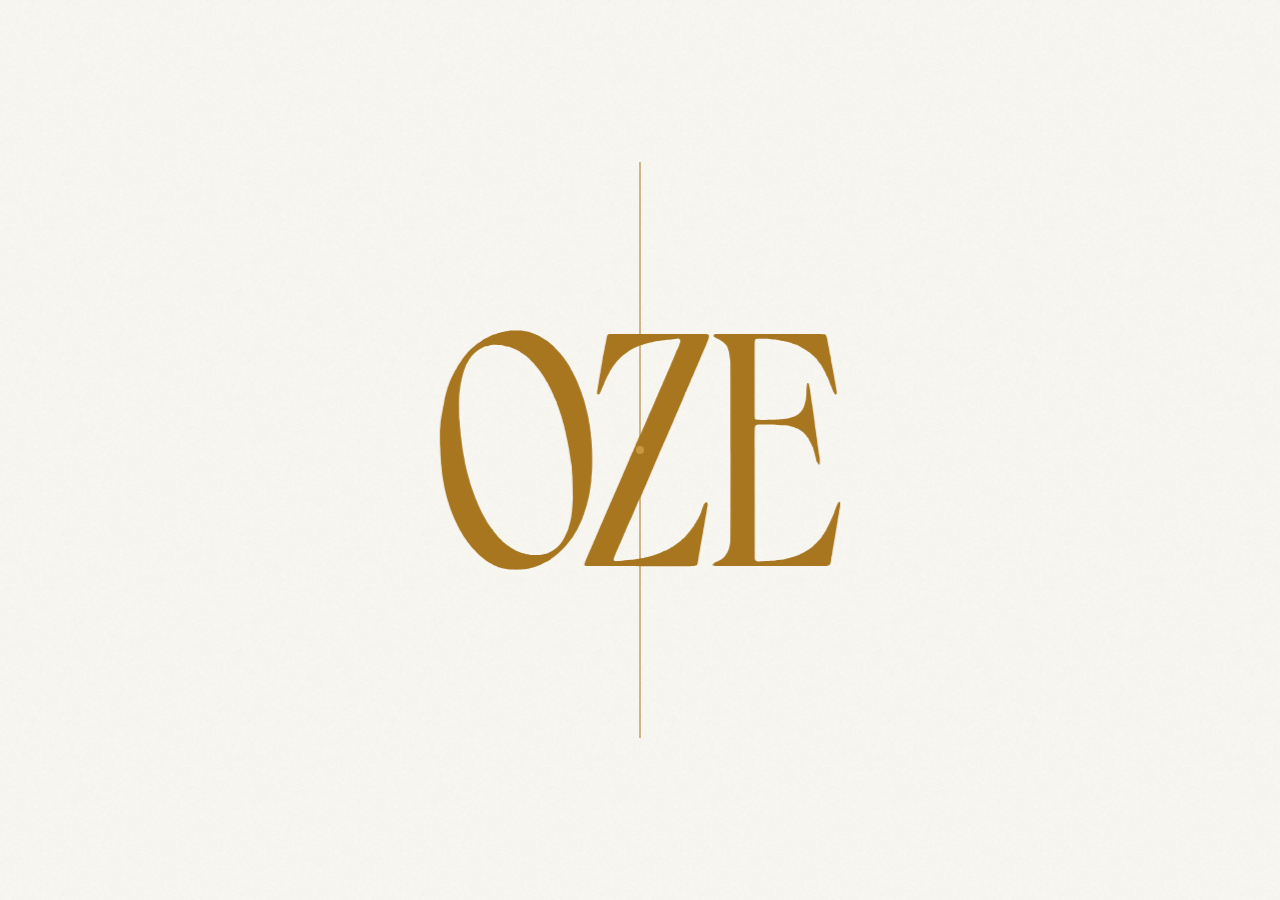
==== commit 96ee753d: "Header button label: Order now (AR: اطلب الآن) Co-Authored-By: Claude Haiku 5.5 <noreply@anthropic.c" ====
--- a/ar/index.html
+++ b/ar/index.html
@@ -75,7 +75,7 @@
   <a href="#home" class="header__logo" data-go="0" aria-label="أوز، العودة إلى البداية"><svg viewBox="0 0 701 419.2"><use href="#oze-logo" fill="url(#ozeGold)"/></svg></a>
   <div class="header__right">
     <a class="tlink lang" href="../" lang="en" hreflang="en">English</a>
-    <a class="tlink" href="https://wa.me/966551004442" target="_blank" rel="noopener">اطلب عبر واتساب <span class="ln"></span></a>
+    <a class="tlink" href="https://wa.me/966551004442" target="_blank" rel="noopener">اطلب الآن <span class="ln"></span></a>
     <button class="menu-btn" aria-label="فتح القائمة" data-menu-open><i></i></button>
   </div>
 </header>
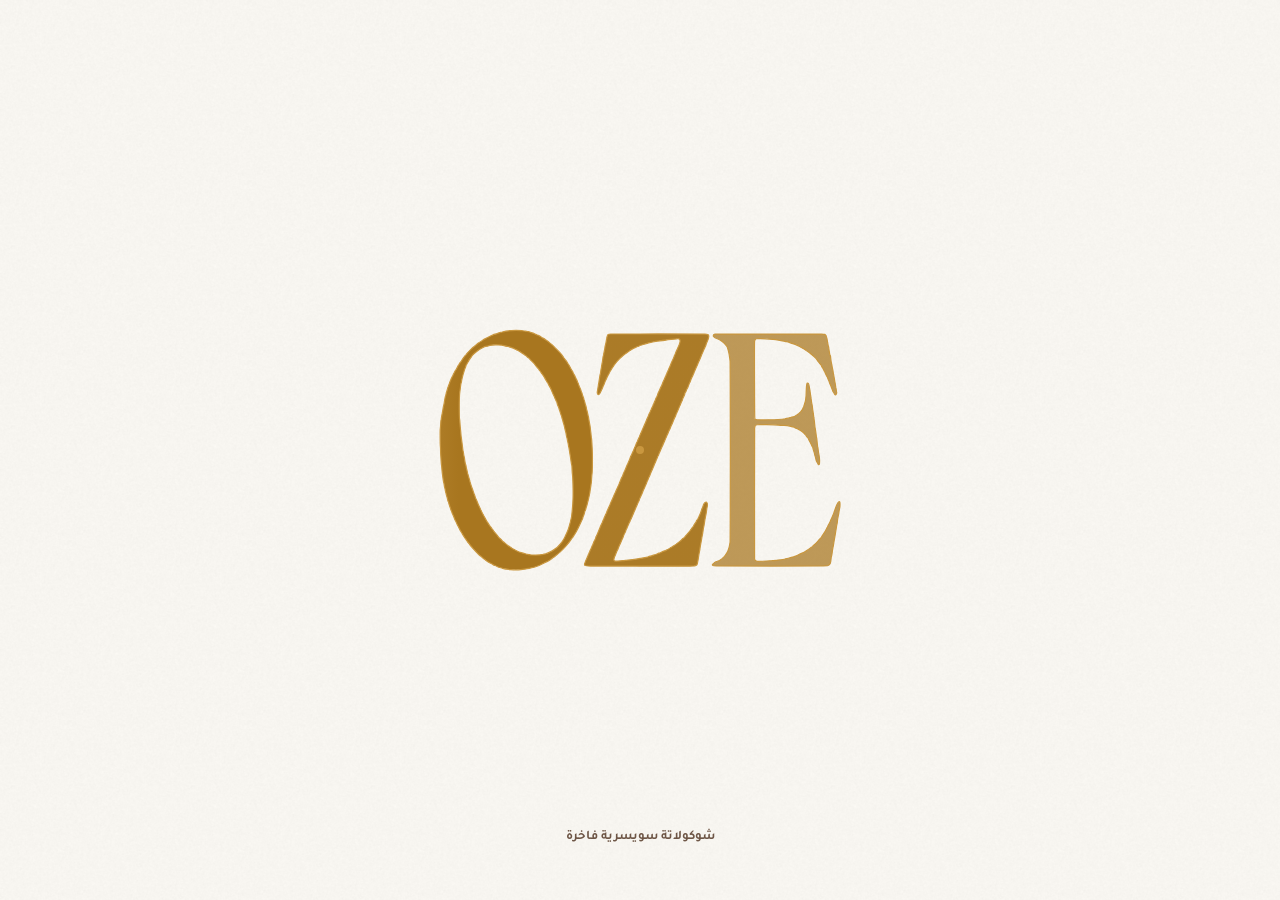
==== commit 69978290: "Header globe language icon, menu logo and animated background with arrows, quick links in menu, Flav" ====
--- a/ar/index.html
+++ b/ar/index.html
@@ -74,7 +74,7 @@
   </nav>
   <a href="#home" class="header__logo" data-go="0" aria-label="أوز، العودة إلى البداية"><svg viewBox="0 0 701 419.2"><use href="#oze-logo" fill="url(#ozeGold)"/></svg></a>
   <div class="header__right">
-    <a class="tlink lang" href="../" lang="en" hreflang="en">English</a>
+    <a class="lang-ico" href="../" lang="en" hreflang="en" aria-label="التبديل إلى الإنكليزية" title="English"><svg viewBox="0 0 24 24" aria-hidden="true"><circle cx="12" cy="12" r="9" fill="none" stroke="currentColor" stroke-width="1.3"/><path d="M3 12h18M12 3c2.5 2.7 3.8 5.7 3.8 9s-1.3 6.3-3.8 9c-2.5-2.7-3.8-5.7-3.8-9S9.5 5.7 12 3Z" fill="none" stroke="currentColor" stroke-width="1.3" stroke-linejoin="round"/></svg></a>
     <a class="tlink" href="https://wa.me/966551004442" target="_blank" rel="noopener">اطلب الآن <span class="ln"></span></a>
     <button class="menu-btn" aria-label="فتح القائمة" data-menu-open><i></i></button>
   </div>
@@ -92,12 +92,14 @@
 <div class="scroll-hint label" aria-hidden="true"><i></i>مرّر</div>
 
 <div class="menu paper" aria-hidden="true">
+  <svg class="menu__logo" viewBox="0 0 701 419.2" aria-hidden="true"><use href="#oze-logo" fill="url(#ozeGold)"/></svg>
   <button class="menu__close" aria-label="إغلاق القائمة" data-menu-close></button>
   <button class="m" data-go="0"><small>01</small>مرحباً</button>
   <button class="m" data-go="2"><small>02</small>النكهات</button>
   <button class="m" data-go="3"><small>03</small>المناسبات</button>
   <button class="m" data-go="4"><small>04</small>الطلبات الخاصة</button>
   <button class="m" data-go="5"><small>05</small>تواصل معنا</button>
+  <nav class="menu__social" aria-label="روابط سريعة"><a href="https://wa.me/966551004442" target="_blank" rel="noopener" aria-label="WhatsApp" title="واتساب"><svg viewBox="0 0 24 24"><path d="M12 3.2a8.8 8.8 0 0 0-7.6 13.2L3.3 20.7l4.4-1.1A8.8 8.8 0 1 0 12 3.2Z"/><path d="M9.3 8.6c.2-.5.5-.6.8-.6h.4c.2 0 .4.1.5.4l.7 1.6c.1.3 0 .5-.1.6l-.5.6c-.1.2-.2.4 0 .6a7 7 0 0 0 3.2 3c.2.1.4 0 .5-.1l.6-.7c.2-.2.4-.2.6-.1l1.6.7c.3.1.4.3.4.5v.4c0 .4-.2.8-.6 1.1-.6.4-1.4.5-2.4.2a9.3 9.3 0 0 1-5.6-5.4c-.3-.9-.2-1.7.1-2.2Z"/></svg></a><a href="https://www.instagram.com/ozeksa" target="_blank" rel="noopener" aria-label="Instagram" title="إنستغرام"><svg viewBox="0 0 24 24"><rect x="3.6" y="3.6" width="16.8" height="16.8" rx="5"/><circle cx="12" cy="12" r="4"/><circle cx="17.1" cy="6.9" r=".6" fill="currentColor"/></svg></a><a href="tel:+966551004442" aria-label="اتصل" title="اتصل"><svg viewBox="0 0 24 24"><path d="M6.6 3.6h2.5l1.4 3.9-1.9 1.3a10.4 10.4 0 0 0 6.6 6.6l1.3-1.9 3.9 1.4v2.5a2 2 0 0 1-2.2 2A16.4 16.4 0 0 1 4.6 5.8a2 2 0 0 1 2-2.2Z"/></svg></a><a href="https://www.google.com/maps/dir/?api=1&amp;destination=24.7232009,46.6520852" target="_blank" rel="noopener" aria-label="الموقع" title="الموقع"><svg viewBox="0 0 24 24"><path d="M12 21s-6.8-6-6.8-11.2a6.8 6.8 0 0 1 13.6 0C18.8 15 12 21 12 21Z"/><circle cx="12" cy="9.8" r="2.4"/></svg></a></nav>
 </div>
 
 <main class="stage">
@@ -152,6 +154,7 @@
   <section class="scene s-sig paper" id="signatures" data-theme="light" aria-label="النكهات">
     <div class="inner">
       <div class="sig__text">
+        <p class="sig__kicker label" aria-hidden="true">النكهات</p>
         <div class="sig__head"><h2 class="d" style="font-size:clamp(24px,2.2vw,36px)">نكهاتنا المميزة</h2><div class="sig__count"><b data-sig-n>01</b> <span>/ 06</span></div></div>
         <div class="sig__names">
           <h3 class="d sig__name">ختم أوز</h3>
@@ -339,7 +342,7 @@
         </div>
       </div>
     </div>
-    <div class="c-foot"><span>© <span data-year>2026</span> أوز · الرياض</span><span>طريق الملك عبدالله، حي المحمدية</span><span>تصميم وتطوير: م. أسامة شرف</span></div>
+    <div class="c-foot"><span>© <span data-year>2026</span> أوز · الرياض</span><span>طريق الملك عبدالله، حي المحمدية</span></div>
   </section>
 </main>
 
--- a/assets/styles.css
+++ b/assets/styles.css
@@ -1,465 +1,502 @@
-/* =========================================================================
-   OZE — Premium Swiss Chocolate
-   One fixed stage. Every scroll gesture changes the scene in place.
-   Palette: paper white · leaf gold · seal red · chocolate ink
-   ========================================================================= */
-@font-face{font-family:"OZE Display";src:url(fonts/abril.woff2) format("woff2");font-weight:400;font-display:swap}
-@font-face{font-family:"OZE Sans";src:url(fonts/jost.woff2) format("woff2");font-weight:100 900;font-display:swap}
-
-:root{
-  --white:#FFFDF8;
-  --gold:#C9973F;
-  --red:#E3262F;
-  --ink:#2B1A10;
-  --white-2:#F5EEE2;
-  --gold-dark:#A8761F;
-  --gold-light:#ECC987;
-  --ink-2:#6E5646;
-  --line:rgba(43,26,16,.14);
-  --gold-grad:linear-gradient(112deg,#B07F2B 0%,#D6AA59 30%,#F3DCA4 50%,#D6AA59 70%,#B07F2B 100%);
-  --display:"OZE Display","Abril Fatface",Didot,"Bodoni 72",Georgia,serif;
-  --sans:"OZE Sans","Jost",ui-sans-serif,system-ui,sans-serif;
-  --gx:max(20px,env(safe-area-inset-left,0px),4.2vw);
-  --header:clamp(62px,9vh,88px);
-  --ease:cubic-bezier(.22,1,.36,1);
-  color-scheme:light;
-}
-*,*::before,*::after{box-sizing:border-box;margin:0;padding:0}
-html,body{height:100%;overflow:hidden;overscroll-behavior:none}
-body{font-family:var(--sans);color:var(--ink);background:var(--white);-webkit-font-smoothing:antialiased;-moz-osx-font-smoothing:grayscale;touch-action:none}
-img,video,canvas,svg{display:block;max-width:100%}
-a{color:inherit;text-decoration:none}
-button{font:inherit;color:inherit;background:none;border:0;cursor:pointer}
-input,textarea{touch-action:auto}
-::selection{background:var(--gold);color:var(--white)}
-:focus-visible{outline:1px solid var(--gold);outline-offset:4px}
-
-/* ---------- type ---------- */
-.d{font-family:var(--display);font-weight:400;line-height:.9;letter-spacing:-.01em}
-.label{font-size:11px;font-weight:500;letter-spacing:.3em;text-transform:uppercase}
-.kicker{display:inline-flex;align-items:center;gap:12px;font-size:11px;font-weight:600;letter-spacing:.32em;text-transform:uppercase;color:var(--red)}
-.kicker::before{content:"";width:22px;height:1px;background:currentColor}
-.gold{background:var(--gold-grad);background-size:220% 100%;background-position:100% 0;-webkit-background-clip:text;background-clip:text;color:transparent}
-.red{color:var(--red)}
-.mask{display:block;overflow:hidden;padding-bottom:.1em;margin-bottom:-.1em}
-.mask>span{display:inline-block;will-change:transform}
-.ch{display:inline-block;will-change:transform}
-
-/* ---------- buttons: square, quiet, precise ---------- */
-.btn{
-  position:relative;display:inline-flex;align-items:center;justify-content:center;gap:18px;height:54px;padding:0 30px;
-  font-size:11px;font-weight:600;letter-spacing:.32em;text-transform:uppercase;white-space:nowrap;overflow:hidden;isolation:isolate;
-}
-.btn .roll{position:relative;display:block;overflow:hidden;height:1.3em;line-height:1.3em}
-.btn .roll span{display:block;transition:transform .7s var(--ease)}
-.btn .roll span+span{position:absolute;left:0;top:100%}
-.btn:hover .roll span{transform:translateY(-100%)}
-.btn .ln{position:relative;width:22px;height:1px;background:currentColor;transition:width .7s var(--ease)}
-.btn .ln::after{content:"";position:absolute;right:0;top:-3px;width:7px;height:7px;border-top:1px solid currentColor;border-right:1px solid currentColor;transform:rotate(45deg);transform-origin:100% 0}
-.btn:hover .ln{width:36px}
-.btn--gold{background:var(--gold-grad);background-size:200% 100%;color:var(--ink)}
-.btn--gold::after{content:"";position:absolute;inset:0;z-index:-1;background:linear-gradient(100deg,transparent 30%,rgba(255,255,255,.55) 50%,transparent 70%);transform:translateX(-110%);transition:transform 1.1s var(--ease)}
-.btn--gold:hover::after{transform:translateX(110%)}
-.btn--line{color:inherit;box-shadow:inset 0 0 0 1px currentColor}
-.btn--line::before{content:"";position:absolute;inset:0;z-index:-1;background:var(--gold-grad);transform:scaleY(0);transform-origin:bottom;transition:transform .7s var(--ease)}
-.btn--line:hover{color:var(--ink);box-shadow:inset 0 0 0 1px transparent}
-.btn--line:hover::before{transform:scaleY(1)}
-.tlink{display:inline-flex;align-items:center;gap:14px;height:44px;font-size:11px;font-weight:600;letter-spacing:.32em;text-transform:uppercase;position:relative}
-.tlink::after{content:"";position:absolute;left:0;bottom:8px;width:100%;height:1px;background:currentColor;transform-origin:left;transform:scaleX(.0);transition:transform .7s var(--ease)}
-.tlink:hover::after{transform:scaleX(1)}
-.tlink .ln{position:relative;width:22px;height:1px;background:currentColor;transition:width .7s var(--ease)}
-.tlink .ln::after{content:"";position:absolute;right:0;top:-3px;width:7px;height:7px;border-top:1px solid currentColor;border-right:1px solid currentColor;transform:rotate(45deg);transform-origin:100% 0}
-.tlink:hover .ln{width:34px}
-
-/* =========================================================================
-   STAGE
-   ========================================================================= */
-.stage{position:fixed;inset:0;overflow:hidden;background:var(--white)}
-.scene{position:absolute;inset:0;overflow:hidden;visibility:hidden}
-.scene.is-on{visibility:visible}
-.paper{background:var(--white) url(img/grain.png);background-size:180px}
-.inner{position:absolute;inset:var(--header) var(--gx) clamp(26px,5vh,54px)}
-
-/* =========================================================================
-   INTRO
-   ========================================================================= */
-.intro{position:fixed;inset:0;z-index:100;pointer-events:none}
-.intro.is-done{display:none}
-.intro__half{position:absolute;overflow:hidden;background:var(--white) url(img/grain.png);background-size:180px;will-change:transform}
-.intro__half--a{left:0;top:0;width:50%;height:100%}
-.intro__half--b{right:0;top:0;width:50%;height:100%}
-.intro__mark{position:absolute;top:50%;width:min(44vw,400px);aspect-ratio:701/419;transform:translate(-50%,-50%);overflow:visible}
-.intro__half--a .intro__mark{left:100%}
-.intro__half--b .intro__mark{left:0}
-.intro__mark path{fill:url(#ozeShine);fill-opacity:0;stroke:var(--gold);stroke-width:1.2;vector-effect:non-scaling-stroke}
-.intro__seam{position:absolute;left:50%;top:50%;width:1px;height:0;background:var(--gold-dark);transform:translate(-50%,-50%);opacity:0;z-index:2}
-.intro__meta{position:absolute;left:50%;bottom:clamp(26px,6vh,54px);transform:translateX(-50%);white-space:nowrap;color:var(--ink-2);opacity:0}
-@media (max-aspect-ratio:1/1){
-  .intro__half--a{width:100%;height:50%}
-  .intro__half--b{left:0;right:auto;top:auto;bottom:0;width:100%;height:50%}
-  .intro__mark{width:min(66vw,330px)}
-  .intro__half--a .intro__mark{left:50%;top:100%}
-  .intro__half--b .intro__mark{left:50%;top:0}
-  .intro__seam{width:0;height:1px}
-}
-
-/* =========================================================================
-   HEADER · DOTS · PAGER
-   ========================================================================= */
-.header{position:fixed;inset:0 0 auto 0;height:var(--header);z-index:60;display:grid;grid-template-columns:minmax(0,1fr) auto minmax(0,1fr);align-items:center;padding:0 var(--gx);color:var(--white);transition:color .6s var(--ease)}
-.header.is-light{color:var(--ink)}
-.header__nav{display:flex;gap:clamp(18px,2.2vw,36px)}
-.header__nav a{position:relative;padding:8px 0;opacity:.85;transition:opacity .4s}
-.header__nav a:hover,.header__nav a.on{opacity:1}
-.header__nav a::after{content:"";position:absolute;left:0;bottom:2px;width:100%;height:1px;background:var(--gold);transform:scaleX(0);transform-origin:right;transition:transform .6s var(--ease)}
-.header__nav a:hover::after,.header__nav a.on::after{transform:scaleX(1);transform-origin:left}
-.header__logo{display:block;width:clamp(64px,6.4vw,90px);opacity:0}
-.header__right{display:flex;justify-content:flex-end;align-items:center;gap:18px}
-.menu-btn{display:none;width:44px;height:44px;align-items:center;justify-content:center}
-.menu-btn i{display:block;width:24px;height:1px;background:currentColor;position:relative}
-.menu-btn i::after{content:"";position:absolute;right:0;top:7px;width:15px;height:1px;background:currentColor}
-
-.dots{position:fixed;right:max(14px,env(safe-area-inset-right,0px),1.6vw);top:50%;transform:translateY(-50%);z-index:58;display:grid;gap:4px;color:var(--white);transition:color .6s var(--ease);opacity:0}
-.dots.is-light{color:var(--ink)}
-.dots button{position:relative;display:flex;align-items:center;justify-content:flex-end;gap:12px;height:26px;padding-left:10px}
-.dots button i{display:block;width:6px;height:6px;border-radius:50%;box-shadow:inset 0 0 0 1px currentColor;transition:all .5s var(--ease)}
-.dots button span{font-size:10px;font-weight:600;letter-spacing:.26em;text-transform:uppercase;opacity:0;transform:translateX(8px);transition:all .5s var(--ease);white-space:nowrap}
-.dots button:hover span{opacity:.9;transform:none}
-.dots button.on i{background:var(--gold);box-shadow:inset 0 0 0 1px var(--gold);transform:scale(1.5)}
-.dots button.on span{opacity:1;transform:none;color:var(--gold)}
-
-.scroll-hint{position:fixed;left:50%;bottom:max(18px,env(safe-area-inset-bottom,0px));transform:translateX(-50%);z-index:58;display:flex;flex-direction:column;align-items:center;gap:10px;color:var(--white);opacity:0;pointer-events:none}
-.scroll-hint i{position:relative;width:22px;height:34px;border-radius:12px;box-shadow:inset 0 0 0 1px currentColor}
-.scroll-hint i::after{content:"";position:absolute;left:50%;top:7px;width:2px;height:6px;margin-left:-1px;border-radius:2px;background:var(--gold-light);animation:wheel 1.8s var(--ease) infinite}
-@keyframes wheel{0%{transform:translateY(0);opacity:1}70%{transform:translateY(11px);opacity:0}100%{opacity:0}}
-
-@media (max-width:900px){
-  .header__nav{visibility:hidden;min-width:0;overflow:hidden}
-  .header__right .tlink{display:none}
-  .menu-btn{display:inline-flex}
-  .dots button span{display:none}
-  .dots{right:6px}
-  .dots button{height:22px;padding:0 6px}
-}
-.menu{position:fixed;inset:0;z-index:70;display:flex;flex-direction:column;justify-content:center;gap:6px;padding:var(--header) var(--gx) 40px;clip-path:inset(0 0 100% 0);transition:clip-path .9s var(--ease)}
-.menu.is-open{clip-path:inset(0)}
-.menu button.m{font-family:var(--display);font-size:clamp(44px,13vw,78px);line-height:1.04;display:flex;align-items:baseline;gap:14px;text-align:left}
-.menu button.m small{font-family:var(--sans);font-size:11px;letter-spacing:.2em;color:var(--gold-dark)}
-.menu__close{position:absolute;top:calc(var(--header)/2 - 22px);right:var(--gx);width:44px;height:44px}
-.menu__close::before,.menu__close::after{content:"";position:absolute;left:10px;top:21px;width:24px;height:1px;background:var(--ink);transform:rotate(45deg)}
-.menu__close::after{transform:rotate(-45deg)}
-
-/* =========================================================================
-   1 · HERO
-   ========================================================================= */
-.s-hero{background:#1B0F09;color:var(--white)}
-.media{position:absolute;inset:0;will-change:transform,opacity}
-.media video,.media img{position:absolute;inset:0;width:100%;height:100%;object-fit:cover}
-.s-hero .shade{position:absolute;inset:0;background:linear-gradient(to top,rgba(20,10,5,.66) 0%,rgba(20,10,5,0) 52%),linear-gradient(to bottom,rgba(20,10,5,.35),rgba(20,10,5,0) 22%)}
-.hero__body{position:absolute;left:var(--gx);right:var(--gx);bottom:clamp(70px,13vh,130px);display:grid;grid-template-columns:minmax(0,1fr) auto;align-items:end;gap:30px}
-.hero__title{font-size:clamp(54px,min(10.6vw,17vh),200px);line-height:.86}
-.hero__side{display:grid;gap:22px;justify-items:start;max-width:330px;padding-bottom:8px}
-.hero__side p{font-size:15px;line-height:1.7;color:rgba(255,253,248,.82)}
-.hero__side .acts{display:flex;align-items:center;gap:22px;flex-wrap:wrap}
-@media (max-width:900px){
-  .hero__body{grid-template-columns:1fr;gap:20px;bottom:clamp(84px,14vh,120px)}
-  .hero__side p:not(.hours-line){display:none}
-  .hero__title{font-size:clamp(50px,15.5vw,110px);text-shadow:0 6px 40px rgba(20,10,5,.55)}
-  .s-hero .shade{background:linear-gradient(to top,rgba(20,10,5,.82) 0%,rgba(20,10,5,.5) 42%,rgba(20,10,5,0) 68%),linear-gradient(to bottom,rgba(20,10,5,.35),rgba(20,10,5,0) 22%)}
-}
-@media (max-height:560px) and (max-width:900px){.hero__title{font-size:clamp(40px,11vh,70px)}}
-
-/* =========================================================================
-   2 · SEALED BY HAND
-   ========================================================================= */
-.s-seal{background:#1B0F09;color:var(--white)}
-.s-seal .shade{position:absolute;inset:0;background:radial-gradient(60% 60% at 50% 46%,rgba(20,10,5,.2),rgba(20,10,5,.55))}
-.seal-wrap{position:absolute;inset:var(--header) var(--gx) clamp(24px,5vh,50px);display:flex;flex-direction:column;align-items:center;justify-content:center;gap:clamp(14px,3vh,30px);text-align:center}
-.seal{position:relative;width:clamp(150px,min(24vw,32vh),300px);aspect-ratio:1}
-.seal svg{position:absolute;inset:0;width:100%;height:100%;overflow:visible}
-.seal .ripple{position:absolute;inset:-6%;border-radius:50%;box-shadow:0 0 0 1px rgba(236,201,135,.8);opacity:0}
-.seal-copy{display:grid;gap:clamp(10px,2vh,18px);justify-items:center}
-.seal-copy .kicker{color:var(--gold-light)}
-.seal-copy h2{font-size:clamp(46px,min(7.6vw,12vh),150px)}
-.seal-copy p{max-width:420px;font-size:15px;line-height:1.7;color:rgba(255,253,248,.86)}
-@media (max-width:900px){.seal-copy h2{font-size:clamp(44px,13vw,80px)}.seal-copy p{font-size:14px;max-width:300px}}
-
-/* =========================================================================
-   3 · SIGNATURES
-   ========================================================================= */
-.s-sig .inner{display:grid;grid-template-columns:minmax(0,1fr) minmax(0,1fr);gap:clamp(24px,5vw,90px);align-items:center}
-.sig__text{position:relative;display:grid;gap:clamp(14px,2.6vh,26px);align-content:center}
-.sig__head{display:flex;align-items:center;justify-content:space-between;gap:20px}
-.sig__count{font-family:var(--display);font-size:clamp(22px,2vw,30px);font-variant-numeric:tabular-nums}
-.sig__count span{color:var(--ink-2);font-size:.6em}
-.sig__names{position:relative;height:clamp(120px,min(20vw,30vh),300px)}
-.sig__name{position:absolute;left:0;right:0;bottom:0;font-size:clamp(46px,min(6.6vw,11vh),128px);line-height:.92;visibility:hidden}
-.sig__descs{position:relative;min-height:5.4em}
-.sig__desc{position:absolute;inset:0 0 auto 0;max-width:420px;font-size:16px;line-height:1.7;color:var(--ink-2);visibility:hidden}
-.sig__frame{position:relative;justify-self:center;height:min(100%,72vh);aspect-ratio:4/5;max-width:100%;overflow:hidden;background:var(--white-2)}
-.sig__frame figure{position:absolute;inset:0;visibility:hidden}
-.sig__frame img{position:absolute;inset:0;width:100%;height:100%;object-fit:cover;will-change:transform}
-.sig__num{position:absolute;left:clamp(14px,1.6vw,24px);top:clamp(10px,1.4vw,18px);z-index:3;font-family:var(--display);font-size:clamp(46px,5vw,90px);line-height:1;color:var(--white);text-shadow:0 4px 30px rgba(0,0,0,.35);font-variant-numeric:tabular-nums}
-@media (max-width:900px){
-  .s-sig .inner{grid-template-columns:1fr;grid-template-rows:minmax(0,1fr) auto;gap:18px;align-items:stretch}
-  .sig__frame{order:-1;height:100%;width:auto;aspect-ratio:auto;justify-self:stretch}
-  .sig__head{display:none}
-  .sig__names{height:clamp(56px,10vh,92px)}
-  .sig__name{font-size:clamp(34px,10vw,58px)}
-  .sig__descs{min-height:4.8em}
-  .sig__desc{font-size:14px}
-  .sig__text{gap:10px}
-  .sig__text .tlink{height:36px}
-}
-
-/* =========================================================================
-   4 · THE BOX → OCCASIONS
-   ========================================================================= */
-.box-copy{position:absolute;left:var(--gx);right:var(--gx);top:calc(var(--header) + 1vh);text-align:center;display:grid;justify-items:center;gap:12px}
-.box-copy h2{font-size:clamp(46px,min(7vw,11vh),132px)}
-.gift{position:absolute;left:50%;top:58%;width:clamp(220px,min(30vw,46vh),470px);aspect-ratio:1;transform:translate(-50%,-50%)}
-.gift__shadow{position:absolute;left:4%;right:4%;bottom:-6%;height:14%;border-radius:50%;background:radial-gradient(closest-side,rgba(43,26,16,.3),transparent);filter:blur(6px)}
-.gift__base{position:absolute;left:7%;right:7%;top:30%;bottom:0;border-radius:2px;overflow:hidden;background:linear-gradient(90deg,#EFE6D7 0%,#FFFDF8 18%,#FBF6EC 60%,#E9DFCD 100%);box-shadow:inset 0 -14px 30px rgba(43,26,16,.08),0 30px 60px -30px rgba(43,26,16,.5)}
-.gift__base::after{content:"";position:absolute;inset:0;background:linear-gradient(to bottom,rgba(43,26,16,.14),transparent 14%)}
-.gift__inside{position:absolute;left:7%;right:7%;top:30%;height:9%;background:linear-gradient(#24140B,#3A2214);opacity:0}
-.gift__lid{position:absolute;left:3%;right:3%;top:16%;height:20%;border-radius:2px;z-index:3;background:linear-gradient(90deg,#F1E8DA 0%,#FFFFFB 20%,#FDF8EF 62%,#ECE2D0 100%);box-shadow:0 14px 26px -12px rgba(43,26,16,.45),inset 0 -3px 0 rgba(43,26,16,.06);will-change:transform}
-.ribbon{position:absolute;background:linear-gradient(90deg,#9C6B1C,#C9973F 28%,#F7E2B0 48%,#D3A655 64%,#94661A);will-change:transform}
-.ribbon--v{left:calc(50% - 5.5%);width:11%;top:0;bottom:0;transform-origin:top}
-.ribbon--h{left:0;right:0;top:40%;height:12%;transform-origin:left;background:linear-gradient(180deg,#9C6B1C,#C9973F 28%,#F7E2B0 48%,#D3A655 64%,#94661A)}
-.bow{position:absolute;left:50%;top:16%;width:62%;transform:translate(-50%,-62%);z-index:5;overflow:visible}
-.bow .loop{transform-box:fill-box}
-.bow .loop--l{transform-origin:100% 60%}
-.bow .loop--r{transform-origin:0% 60%}
-.tag{position:absolute;left:58%;top:22%;width:24%;z-index:6;transform-origin:20% 0;filter:drop-shadow(0 8px 10px rgba(43,26,16,.3))}
-
-.occ{position:absolute;inset:0;z-index:10;color:var(--white)}
-.occ__img{position:absolute;inset:0;overflow:hidden;visibility:hidden}
-.occ__img img{position:absolute;inset:0;width:100%;height:100%;object-fit:cover;will-change:transform}
-.occ__veil{position:absolute;inset:0;pointer-events:none;background:linear-gradient(to top,rgba(18,9,5,.6) 0%,rgba(18,9,5,0) 46%),linear-gradient(to bottom,rgba(18,9,5,.34),rgba(18,9,5,0) 20%);opacity:0}
-.occ__text{position:absolute;left:var(--gx);right:var(--gx);bottom:clamp(30px,7vh,76px);display:grid;grid-template-columns:minmax(0,1fr) minmax(0,340px);align-items:end;gap:30px}
-.occ__names{position:relative;height:clamp(100px,min(14vw,22vh),240px)}
-.occ__name{position:absolute;left:0;bottom:0;display:grid;gap:12px;visibility:hidden}
-.occ__name .kicker{color:var(--gold-light)}
-.occ__name h3{font-size:clamp(52px,min(9vw,16vh),176px);line-height:.84;white-space:nowrap}
-.occ__side{display:grid;gap:16px;padding-bottom:10px}
-.occ__descs{position:relative;min-height:5.2em}
-.occ__descs p{position:absolute;inset:0 0 auto 0;font-size:15px;line-height:1.7;color:rgba(255,253,248,.9);visibility:hidden}
-.occ__count{display:flex;align-items:center;gap:14px;opacity:0}
-.occ__count b{font-family:var(--display);font-weight:400;font-size:26px;letter-spacing:0;font-variant-numeric:tabular-nums}
-.occ__count .bar{position:relative;width:100px;height:1px;background:rgba(255,253,248,.35)}
-.occ__count .bar i{position:absolute;inset:0;background:var(--gold-light);transform-origin:left;transform:scaleX(.25)}
-@media (max-width:900px){
-  .occ__text{grid-template-columns:1fr;gap:18px}
-  .occ__names{height:clamp(86px,24vw,130px)}
-  .occ__name h3{font-size:clamp(40px,11.6vw,76px)}
-  .occ__descs{min-height:4.9em}
-  .occ__descs p{font-size:14px}
-}
-
-/* =========================================================================
-   5 · BESPOKE
-   ========================================================================= */
-.blinds{position:absolute;inset:0;display:grid;grid-template-columns:repeat(6,1fr)}
-.blinds i{display:block;background:var(--white) url(img/grain.png);background-size:180px;transform-origin:bottom;box-shadow:inset -1px 0 0 rgba(201,151,63,.18)}
-.s-bespoke .inner{display:flex;flex-direction:column;justify-content:center;gap:clamp(26px,6vh,64px)}
-.bes__head{display:grid;grid-template-columns:minmax(0,1.3fr) minmax(0,.7fr);gap:5vw;align-items:end}
-.bes__head h2{font-size:clamp(48px,min(7.2vw,12vh),140px);margin-top:16px}
-.bes__head p{font-size:16px;line-height:1.75;color:var(--ink-2);max-width:400px;justify-self:end}
-.steps{position:relative;display:grid;grid-template-columns:repeat(3,minmax(0,1fr));gap:clamp(20px,3vw,46px)}
-.step{position:relative;padding-top:clamp(16px,2.6vh,26px);display:grid;gap:10px;align-content:start}
-.step::before{content:"";position:absolute;left:0;right:0;top:0;height:1px;background:var(--ink);transform-origin:left}
-.step__n{font-family:var(--display);font-size:clamp(56px,min(7vw,11vh),130px);line-height:.8;color:var(--red)}
-.step h3{font-size:clamp(24px,min(2.4vw,4vh),40px);margin-top:6px}
-.step p{font-size:15px;line-height:1.65;color:var(--ink-2);max-width:340px}
-.bes__cta{display:flex;justify-content:flex-start}
-@media (max-width:900px){
-  .s-bespoke .inner{justify-content:flex-start;padding-top:2vh;gap:clamp(18px,3.4vh,30px)}
-  .bes__head{grid-template-columns:1fr;gap:12px}
-  .bes__head h2{font-size:clamp(40px,11.4vw,68px)}
-  .bes__head p{justify-self:start;font-size:14px}
-  .steps{grid-template-columns:1fr;min-height:clamp(170px,30vh,250px)}
-  .step{position:absolute;inset:0 0 auto 0}
-  .step p{font-size:14px}
-}
-@media (max-width:900px) and (max-height:700px){.bes__head p{display:none}}
-
-/* =========================================================================
-   6 · CONTACT
-   ========================================================================= */
-.s-contact .inner{display:grid;grid-template-columns:minmax(0,1fr) minmax(220px,.78fr) minmax(0,1fr);grid-template-areas:"form center links" "form center map";grid-template-rows:auto auto;column-gap:clamp(26px,4.5vw,80px);row-gap:0;align-content:center;bottom:clamp(40px,7vh,64px)}
-.pane--form{grid-area:form;align-self:center}
-.c-center{grid-area:center;align-self:center}
-.pane--links{grid-area:links;align-self:end}
-.pane--map{grid-area:map}
-.col-title{font-size:clamp(32px,min(3.2vw,5.6vh),56px);margin:12px 0 clamp(14px,3vh,28px)}
-.c-center{display:flex;flex-direction:column;align-items:center;text-align:center;gap:clamp(12px,2.4vh,22px)}
-.c-logo{width:min(100%,clamp(170px,min(20vw,30vh),300px))}
-.tagline{font-family:var(--display);font-size:clamp(20px,min(1.9vw,3.4vh),30px);line-height:1.15}
-.hours{display:grid;gap:6px;font-size:12px;letter-spacing:.12em;text-transform:uppercase;color:var(--ink-2)}
-.hours b{font-weight:600;color:var(--ink)}
-.c-status{display:inline-flex;align-items:center;gap:10px;font-size:13px;color:var(--ink-2)}
-.dot{width:7px;height:7px;border-radius:50%;background:#4CAF6A;animation:pulse 2.4s infinite}
-.dot.is-closed{background:var(--red);animation:none}
-@keyframes pulse{0%{box-shadow:0 0 0 0 rgba(76,175,106,.5)}70%{box-shadow:0 0 0 8px rgba(76,175,106,0)}100%{box-shadow:0 0 0 0 rgba(76,175,106,0)}}
-
-.form{display:grid;gap:clamp(14px,2.4vh,22px)}
-.row2{display:grid;grid-template-columns:1fr 1fr;gap:18px}
-.field{position:relative}
-.field input,.field textarea{width:100%;font:inherit;font-size:16px;color:var(--ink);background:transparent;border:0;border-bottom:1px solid rgba(43,26,16,.24);padding:18px 0 8px;outline:none;border-radius:0;resize:none;appearance:none}
-.field textarea{height:clamp(58px,9vh,86px)}
-.field label{position:absolute;left:0;top:18px;font-size:11px;font-weight:500;letter-spacing:.22em;text-transform:uppercase;color:var(--ink-2);pointer-events:none;transition:transform .5s var(--ease),color .4s;transform-origin:left}
-.field input:focus+label,.field input:not(:placeholder-shown)+label,.field textarea:focus+label,.field textarea:not(:placeholder-shown)+label{transform:translateY(-18px) scale(.86);color:var(--gold-dark)}
-.field input::placeholder,.field textarea::placeholder{color:transparent}
-.field::after{content:"";position:absolute;left:0;bottom:0;width:100%;height:1px;background:var(--gold);transform:scaleX(0);transform-origin:left;transition:transform .7s var(--ease)}
-.field:focus-within::after{transform:scaleX(1)}
-.field.is-error label{color:var(--red)}
-.field.is-error input{border-color:var(--red)}
-.chips{display:flex;flex-wrap:wrap;gap:4px 18px}
-.chips input{position:absolute;opacity:0;pointer-events:none}
-.chips label{position:relative;cursor:pointer;height:30px;display:inline-flex;align-items:center;font-size:14px;color:var(--ink-2);transition:color .4s var(--ease)}
-.chips label::after{content:"";position:absolute;left:0;right:0;bottom:3px;height:1px;background:var(--gold);transform:scaleX(0);transform-origin:left;transition:transform .5s var(--ease)}
-.chips label:hover{color:var(--ink)}
-.chips input:checked+label{color:var(--ink)}
-.chips input:checked+label::after{transform:scaleX(1)}
-.chips input:focus-visible+label{outline:1px solid var(--gold);outline-offset:3px}
-.note{font-size:12px;color:var(--ink-2)}
-.form__done{display:none;gap:12px}
-.form.is-sent .form__fields{display:none}
-.form.is-sent .form__done{display:grid}
-.form__done h4{font-size:40px}
-.form__fields{display:grid;gap:clamp(12px,2.2vh,20px)}
-
-.links{display:grid}
-.link{display:grid;grid-template-columns:auto minmax(0,1fr) auto;align-items:center;gap:16px;padding:clamp(10px,1.7vh,16px) 0;border-bottom:1px solid var(--line)}
-.ico{width:clamp(40px,5vh,48px);height:clamp(40px,5vh,48px);display:grid;place-items:center;box-shadow:inset 0 0 0 1px rgba(201,151,63,.6);transition:background .5s var(--ease)}
-.ico svg{width:22px;height:22px;overflow:visible}
-.ico svg *{fill:none;stroke:var(--gold-dark);stroke-width:1.2;stroke-linecap:round;stroke-linejoin:round;transition:stroke .5s}
-.ico svg .f{fill:var(--gold-dark);stroke:none}
-.link:hover .ico{background:var(--gold-grad)}
-.link:hover .ico svg *{stroke:var(--ink)}
-.link:hover .ico svg .f{fill:var(--ink)}
-.link:hover .ico svg .draw{animation:draw 1s var(--ease)}
-@keyframes draw{from{stroke-dasharray:var(--len,120);stroke-dashoffset:var(--len,120)}to{stroke-dasharray:var(--len,120);stroke-dashoffset:0}}
-.link .lab{display:block;font-size:10px;font-weight:600;letter-spacing:.28em;text-transform:uppercase;color:var(--gold-dark);margin-bottom:4px}
-.link .val{font-family:var(--display);font-size:clamp(17px,min(1.5vw,2.7vh),23px);line-height:1.15}
-.link .ln{position:relative;width:18px;height:1px;background:currentColor;transition:width .6s var(--ease)}
-.link .ln::after{content:"";position:absolute;right:0;top:-3px;width:7px;height:7px;border-top:1px solid currentColor;border-right:1px solid currentColor;transform:rotate(45deg);transform-origin:100% 0}
-.link:hover .ln{width:30px}
-
-.map{position:relative;margin-top:clamp(12px,2.2vh,20px);height:clamp(120px,24vh,250px);overflow:hidden;background:var(--white-2);box-shadow:inset 0 0 0 1px var(--line)}
-.map__gl{position:absolute;inset:0}
-.map__gl canvas{filter:sepia(.28) saturate(.75) brightness(1.03) contrast(.98)}
-.map__art{position:absolute;inset:0}
-.map__art svg{position:absolute;inset:0;width:100%;height:100%}
-.map.has-gl .map__art{display:none}
-.pin{position:relative;width:46px;height:58px;transform:translateY(-6px)}
-.pin svg{width:100%;height:100%;filter:drop-shadow(0 10px 10px rgba(43,26,16,.35))}
-.pin::before{content:"";position:absolute;left:50%;bottom:-3px;width:18px;height:18px;margin-left:-9px;border-radius:50%;box-shadow:0 0 0 1px var(--gold-dark);animation:ring 2.6s var(--ease) infinite}
-@keyframes ring{from{transform:scale(.4);opacity:1}to{transform:scale(4.5);opacity:0}}
-.map__card{position:absolute;left:10px;bottom:10px;right:10px;display:flex;justify-content:space-between;align-items:center;gap:10px;padding:10px 12px;background:rgba(255,253,248,.94);box-shadow:0 10px 30px -14px rgba(43,26,16,.4);pointer-events:auto}
-.map__card b{display:block;font-family:var(--display);font-weight:400;font-size:17px;line-height:1.1}
-.map__card small{font-size:10px;font-weight:600;letter-spacing:.2em;text-transform:uppercase;color:var(--ink-2)}
-.map__card a{font-size:10px;font-weight:600;letter-spacing:.24em;text-transform:uppercase;color:var(--gold-dark);white-space:nowrap}
-.c-foot{position:absolute;left:var(--gx);right:var(--gx);bottom:max(12px,env(safe-area-inset-bottom,0px));display:flex;justify-content:space-between;gap:12px;font-size:10px;font-weight:500;letter-spacing:.24em;text-transform:uppercase;color:var(--ink-2)}
-.tabs{display:none}
-@media (max-width:1020px){
-  .s-contact .inner{grid-template-columns:1fr;grid-template-areas:none;grid-template-rows:auto auto minmax(0,1fr);align-content:stretch;gap:14px;bottom:44px}
-  .pane--form,.c-center,.pane--links,.pane--map{grid-area:auto;align-self:stretch}
-  .c-center{align-self:start}
-  .c-center{flex-direction:row;justify-content:space-between;text-align:left;gap:14px}
-  .c-logo{width:clamp(90px,26vw,140px)}
-  .c-center .tagline,.c-center .hours{display:none}
-  .tabs{display:flex;gap:22px;border-bottom:1px solid var(--line)}
-  .tabs button{position:relative;height:40px;font-size:15px;color:var(--ink-2)}
-  .tabs button::after{content:"";position:absolute;left:0;right:0;bottom:-1px;height:2px;background:var(--gold);transform:scaleX(0);transition:transform .5s var(--ease)}
-  .tabs button.on{color:var(--ink)}
-  .tabs button.on::after{transform:scaleX(1)}
-  .pane{display:none;min-height:0}
-  .pane.on{display:block}
-  .pane .col-title{display:none}
-  .pane .kicker{display:none}
-  .map{height:100%;min-height:200px;margin-top:0}
-  .pane--map.on{display:flex;flex-direction:column;height:100%}
-  .c-foot span:nth-child(2){display:none}
-}
-@media (max-width:560px){.row2{grid-template-columns:1fr 1fr;gap:12px}}
-
-/* =========================================================================
-   CURSOR
-   ========================================================================= */
-.cursor{position:fixed;left:0;top:0;z-index:200;pointer-events:none;width:8px;height:8px;margin:-4px 0 0 -4px;border-radius:50%;background:var(--gold);transition:width .45s var(--ease),height .45s var(--ease),margin .45s var(--ease),background .45s;will-change:transform}
-.cursor.is-hover{width:46px;height:46px;margin:-23px 0 0 -23px;background:rgba(201,151,63,.14);box-shadow:inset 0 0 0 1px var(--gold)}
-@media (hover:none),(pointer:coarse){.cursor{display:none}}
-.veil{position:fixed;inset:0;z-index:90;background:var(--white);opacity:0;pointer-events:none}
-@media (prefers-reduced-motion:reduce){*,*::before,*::after{animation:none!important;transition:none!important}}
-
-.ask{font-size:13px;color:var(--ink-2);margin-bottom:6px}
-.hours-line{font-size:13px;line-height:1.6;color:rgba(255,253,248,.8)}
-.hours-line b{font-weight:500;color:var(--white)}
-.lead{font-size:clamp(15px,1.1vw,17px);line-height:1.7;color:var(--ink-2);max-width:420px}
-@media (min-width:901px){.inner{right:calc(var(--gx) + 64px)}.occ__text{right:calc(var(--gx) + 64px)}.c-foot{right:calc(var(--gx) + 64px)}}
-@media (max-width:900px){.inner,.occ__text,.box-copy{right:calc(var(--gx) + 18px)}}
-@media (max-width:900px){.gift{width:clamp(220px,min(64vw,40vh),440px)}}
-@media (max-width:900px) and (min-height:800px){
-  .s-bespoke .inner{justify-content:center}
-  .s-contact .inner{align-content:center;grid-template-rows:auto auto auto}
-  .pane--map.on{height:46vh}
-}
-@media (min-width:1800px){.gift{width:clamp(220px,min(28vw,46vh),640px)}.c-logo{width:min(100%,clamp(170px,min(20vw,30vh),400px))}}
-
-/* signature thumbnails */
-.sig__thumbs{display:flex;gap:clamp(6px,.7vw,12px);margin-top:clamp(4px,1vh,10px)}
-.th{position:relative;flex:0 0 auto;width:clamp(46px,4.4vw,74px);aspect-ratio:4/5;overflow:hidden;opacity:.5;transition:opacity .5s var(--ease),transform .5s var(--ease)}
-.th img{width:100%;height:100%;object-fit:cover;transition:transform .8s var(--ease)}
-.th::after{content:"";position:absolute;inset:0;box-shadow:inset 0 0 0 1px rgba(43,26,16,.12);transition:box-shadow .5s var(--ease)}
-.th:hover{opacity:.85}
-.th:hover img{transform:scale(1.08)}
-.th.on{opacity:1;transform:translateY(-4px)}
-.th.on::after{box-shadow:inset 0 0 0 2px var(--gold)}
-@media (max-width:900px){
-  .sig__thumbs{order:-1;gap:6px;margin:0 0 4px}
-  .th{width:calc((100% - 30px)/6);max-width:56px}
-}
-@media (max-width:900px) and (max-height:700px){.sig__descs{min-height:3.4em}.sig__desc{-webkit-line-clamp:2;display:-webkit-box;-webkit-box-orient:vertical;overflow:hidden}}
-
-/* ---------- delivery apps (contact, Visit us) ---------- */
-.dlv{margin-top:clamp(16px,3.4vh,28px)}
-.dlv__title{font-size:clamp(20px,2vw,28px);line-height:1;margin-bottom:12px}
-.dlv__tiles{display:flex;gap:12px;flex-wrap:wrap}
-.dlv__tile{width:clamp(104px,9vw,128px);aspect-ratio:1;border-radius:16px;background:#5E3F31;display:grid;place-items:center;box-shadow:0 14px 26px -18px rgba(43,26,16,.55)}
-.dlv__logo{color:#FFFDF8;font-family:var(--sans);font-weight:800;letter-spacing:-.01em;line-height:1;font-size:clamp(17px,1.6vw,22px);white-space:nowrap}
-.dlv__logo--chefz{font-style:italic;text-transform:uppercase;letter-spacing:-.02em}
-.dlv__logo--jahez{font-weight:600;font-size:clamp(20px,1.9vw,26px)}
+/* =========================================================================
+   OZE — Premium Swiss Chocolate
+   One fixed stage. Every scroll gesture changes the scene in place.
+   Palette: paper white · leaf gold · seal red · chocolate ink
+   ========================================================================= */
+@font-face{font-family:"OZE Display";src:url(fonts/abril.woff2) format("woff2");font-weight:400;font-display:swap}
+@font-face{font-family:"OZE Sans";src:url(fonts/jost.woff2) format("woff2");font-weight:100 900;font-display:swap}
+
+:root{
+  --white:#FFFDF8;
+  --gold:#C9973F;
+  --red:#E3262F;
+  --ink:#2B1A10;
+  --white-2:#F5EEE2;
+  --gold-dark:#A8761F;
+  --gold-light:#ECC987;
+  --ink-2:#6E5646;
+  --line:rgba(43,26,16,.14);
+  --gold-grad:linear-gradient(112deg,#B07F2B 0%,#D6AA59 30%,#F3DCA4 50%,#D6AA59 70%,#B07F2B 100%);
+  --display:"OZE Display","Abril Fatface",Didot,"Bodoni 72",Georgia,serif;
+  --sans:"OZE Sans","Jost",ui-sans-serif,system-ui,sans-serif;
+  --gx:max(20px,env(safe-area-inset-left,0px),4.2vw);
+  --header:clamp(62px,9vh,88px);
+  --ease:cubic-bezier(.22,1,.36,1);
+  color-scheme:light;
+}
+*,*::before,*::after{box-sizing:border-box;margin:0;padding:0}
+html,body{height:100%;overflow:hidden;overscroll-behavior:none}
+body{font-family:var(--sans);color:var(--ink);background:var(--white);-webkit-font-smoothing:antialiased;-moz-osx-font-smoothing:grayscale;touch-action:none}
+img,video,canvas,svg{display:block;max-width:100%}
+a{color:inherit;text-decoration:none}
+button{font:inherit;color:inherit;background:none;border:0;cursor:pointer}
+input,textarea{touch-action:auto}
+::selection{background:var(--gold);color:var(--white)}
+:focus-visible{outline:1px solid var(--gold);outline-offset:4px}
+
+/* ---------- type ---------- */
+.d{font-family:var(--display);font-weight:400;line-height:.9;letter-spacing:-.01em}
+.label{font-size:11px;font-weight:500;letter-spacing:.3em;text-transform:uppercase}
+.kicker{display:inline-flex;align-items:center;gap:12px;font-size:11px;font-weight:600;letter-spacing:.32em;text-transform:uppercase;color:var(--red)}
+.kicker::before{content:"";width:22px;height:1px;background:currentColor}
+.gold{background:var(--gold-grad);background-size:220% 100%;background-position:100% 0;-webkit-background-clip:text;background-clip:text;color:transparent}
+.red{color:var(--red)}
+.mask{display:block;overflow:hidden;padding-bottom:.1em;margin-bottom:-.1em}
+.mask>span{display:inline-block;will-change:transform}
+.ch{display:inline-block;will-change:transform}
+
+/* ---------- buttons: square, quiet, precise ---------- */
+.btn{
+  position:relative;display:inline-flex;align-items:center;justify-content:center;gap:18px;height:54px;padding:0 30px;
+  font-size:11px;font-weight:600;letter-spacing:.32em;text-transform:uppercase;white-space:nowrap;overflow:hidden;isolation:isolate;
+}
+.btn .roll{position:relative;display:block;overflow:hidden;height:1.3em;line-height:1.3em}
+.btn .roll span{display:block;transition:transform .7s var(--ease)}
+.btn .roll span+span{position:absolute;left:0;top:100%}
+.btn:hover .roll span{transform:translateY(-100%)}
+.btn .ln{position:relative;width:22px;height:1px;background:currentColor;transition:width .7s var(--ease)}
+.btn .ln::after{content:"";position:absolute;right:0;top:-3px;width:7px;height:7px;border-top:1px solid currentColor;border-right:1px solid currentColor;transform:rotate(45deg);transform-origin:100% 0}
+.btn:hover .ln{width:36px}
+.btn--gold{background:var(--gold-grad);background-size:200% 100%;color:var(--ink)}
+.btn--gold::after{content:"";position:absolute;inset:0;z-index:-1;background:linear-gradient(100deg,transparent 30%,rgba(255,255,255,.55) 50%,transparent 70%);transform:translateX(-110%);transition:transform 1.1s var(--ease)}
+.btn--gold:hover::after{transform:translateX(110%)}
+.btn--line{color:inherit;box-shadow:inset 0 0 0 1px currentColor}
+.btn--line::before{content:"";position:absolute;inset:0;z-index:-1;background:var(--gold-grad);transform:scaleY(0);transform-origin:bottom;transition:transform .7s var(--ease)}
+.btn--line:hover{color:var(--ink);box-shadow:inset 0 0 0 1px transparent}
+.btn--line:hover::before{transform:scaleY(1)}
+.tlink{display:inline-flex;align-items:center;gap:14px;height:44px;font-size:11px;font-weight:600;letter-spacing:.32em;text-transform:uppercase;position:relative}
+.tlink::after{content:"";position:absolute;left:0;bottom:8px;width:100%;height:1px;background:currentColor;transform-origin:left;transform:scaleX(.0);transition:transform .7s var(--ease)}
+.tlink:hover::after{transform:scaleX(1)}
+.tlink .ln{position:relative;width:22px;height:1px;background:currentColor;transition:width .7s var(--ease)}
+.tlink .ln::after{content:"";position:absolute;right:0;top:-3px;width:7px;height:7px;border-top:1px solid currentColor;border-right:1px solid currentColor;transform:rotate(45deg);transform-origin:100% 0}
+.tlink:hover .ln{width:34px}
+
+/* =========================================================================
+   STAGE
+   ========================================================================= */
+.stage{position:fixed;inset:0;overflow:hidden;background:var(--white)}
+.scene{position:absolute;inset:0;overflow:hidden;visibility:hidden}
+.scene.is-on{visibility:visible}
+.paper{background:var(--white) url(img/grain.png);background-size:180px}
+.inner{position:absolute;inset:var(--header) var(--gx) clamp(26px,5vh,54px)}
+
+/* =========================================================================
+   INTRO
+   ========================================================================= */
+.intro{position:fixed;inset:0;z-index:100;pointer-events:none}
+.intro.is-done{display:none}
+.intro__half{position:absolute;overflow:hidden;background:var(--white) url(img/grain.png);background-size:180px;will-change:transform}
+.intro__half--a{left:0;top:0;width:50%;height:100%}
+.intro__half--b{right:0;top:0;width:50%;height:100%}
+.intro__mark{position:absolute;top:50%;width:min(44vw,400px);aspect-ratio:701/419;transform:translate(-50%,-50%);overflow:visible}
+.intro__half--a .intro__mark{left:100%}
+.intro__half--b .intro__mark{left:0}
+.intro__mark path{fill:url(#ozeShine);fill-opacity:0;stroke:var(--gold);stroke-width:1.2;vector-effect:non-scaling-stroke}
+.intro__seam{position:absolute;left:50%;top:50%;width:1px;height:0;background:var(--gold-dark);transform:translate(-50%,-50%);opacity:0;z-index:2}
+.intro__meta{position:absolute;left:50%;bottom:clamp(26px,6vh,54px);transform:translateX(-50%);white-space:nowrap;color:var(--ink-2);opacity:0}
+@media (max-aspect-ratio:1/1){
+  .intro__half--a{width:100%;height:50%}
+  .intro__half--b{left:0;right:auto;top:auto;bottom:0;width:100%;height:50%}
+  .intro__mark{width:min(66vw,330px)}
+  .intro__half--a .intro__mark{left:50%;top:100%}
+  .intro__half--b .intro__mark{left:50%;top:0}
+  .intro__seam{width:0;height:1px}
+}
+
+/* =========================================================================
+   HEADER · DOTS · PAGER
+   ========================================================================= */
+.header{position:fixed;inset:0 0 auto 0;height:var(--header);z-index:60;display:grid;grid-template-columns:minmax(0,1fr) auto minmax(0,1fr);align-items:center;padding:0 var(--gx);color:var(--white);transition:color .6s var(--ease)}
+.header.is-light{color:var(--ink)}
+.header__nav{display:flex;gap:clamp(18px,2.2vw,36px)}
+.header__nav a{position:relative;padding:8px 0;opacity:.85;transition:opacity .4s}
+.header__nav a:hover,.header__nav a.on{opacity:1}
+.header__nav a::after{content:"";position:absolute;left:0;bottom:2px;width:100%;height:1px;background:var(--gold);transform:scaleX(0);transform-origin:right;transition:transform .6s var(--ease)}
+.header__nav a:hover::after,.header__nav a.on::after{transform:scaleX(1);transform-origin:left}
+.header__logo{display:block;width:clamp(64px,6.4vw,90px);opacity:0}
+.header__right{display:flex;justify-content:flex-end;align-items:center;gap:18px}
+.menu-btn{display:none;width:44px;height:44px;align-items:center;justify-content:center}
+.menu-btn i{display:block;width:24px;height:1px;background:currentColor;position:relative}
+.menu-btn i::after{content:"";position:absolute;right:0;top:7px;width:15px;height:1px;background:currentColor}
+
+.dots{position:fixed;right:max(14px,env(safe-area-inset-right,0px),1.6vw);top:50%;transform:translateY(-50%);z-index:58;display:grid;gap:4px;color:var(--white);transition:color .6s var(--ease);opacity:0}
+.dots.is-light{color:var(--ink)}
+.dots button{position:relative;display:flex;align-items:center;justify-content:flex-end;gap:12px;height:26px;padding-left:10px}
+.dots button i{display:block;width:6px;height:6px;border-radius:50%;box-shadow:inset 0 0 0 1px currentColor;transition:all .5s var(--ease)}
+.dots button span{font-size:10px;font-weight:600;letter-spacing:.26em;text-transform:uppercase;opacity:0;transform:translateX(8px);transition:all .5s var(--ease);white-space:nowrap}
+.dots button:hover span{opacity:.9;transform:none}
+.dots button.on i{background:var(--gold);box-shadow:inset 0 0 0 1px var(--gold);transform:scale(1.5)}
+.dots button.on span{opacity:1;transform:none;color:var(--gold)}
+
+.scroll-hint{position:fixed;left:50%;bottom:max(18px,env(safe-area-inset-bottom,0px));transform:translateX(-50%);z-index:58;display:flex;flex-direction:column;align-items:center;gap:10px;color:var(--white);opacity:0;pointer-events:none}
+.scroll-hint i{position:relative;width:22px;height:34px;border-radius:12px;box-shadow:inset 0 0 0 1px currentColor}
+.scroll-hint i::after{content:"";position:absolute;left:50%;top:7px;width:2px;height:6px;margin-left:-1px;border-radius:2px;background:var(--gold-light);animation:wheel 1.8s var(--ease) infinite}
+@keyframes wheel{0%{transform:translateY(0);opacity:1}70%{transform:translateY(11px);opacity:0}100%{opacity:0}}
+
+@media (max-width:900px){
+  .header__nav{visibility:hidden;min-width:0;overflow:hidden}
+  .header__right .tlink{display:none}
+  .menu-btn{display:inline-flex}
+  .dots button span{display:none}
+  .dots{right:6px}
+  .dots button{height:22px;padding:0 6px}
+}
+.menu{position:fixed;inset:0;z-index:70;display:flex;flex-direction:column;justify-content:center;gap:6px;padding:var(--header) var(--gx) 40px;clip-path:inset(0 0 100% 0);transition:clip-path .9s var(--ease)}
+.menu.is-open{clip-path:inset(0)}
+.menu button.m{font-family:var(--display);font-size:clamp(44px,13vw,78px);line-height:1.04;display:flex;align-items:baseline;gap:14px;text-align:left}
+.menu button.m small{font-family:var(--sans);font-size:11px;letter-spacing:.2em;color:var(--gold-dark)}
+.menu__close{position:absolute;top:calc(var(--header)/2 - 22px);right:var(--gx);width:44px;height:44px}
+.menu__close::before,.menu__close::after{content:"";position:absolute;left:10px;top:21px;width:24px;height:1px;background:var(--ink);transform:rotate(45deg)}
+.menu__close::after{transform:rotate(-45deg)}
+
+/* =========================================================================
+   1 · HERO
+   ========================================================================= */
+.s-hero{background:#1B0F09;color:var(--white)}
+.media{position:absolute;inset:0;will-change:transform,opacity}
+.media video,.media img{position:absolute;inset:0;width:100%;height:100%;object-fit:cover}
+.s-hero .shade{position:absolute;inset:0;background:linear-gradient(to top,rgba(20,10,5,.66) 0%,rgba(20,10,5,0) 52%),linear-gradient(to bottom,rgba(20,10,5,.35),rgba(20,10,5,0) 22%)}
+.hero__body{position:absolute;left:var(--gx);right:var(--gx);bottom:clamp(70px,13vh,130px);display:grid;grid-template-columns:minmax(0,1fr) auto;align-items:end;gap:30px}
+.hero__title{font-size:clamp(54px,min(10.6vw,17vh),200px);line-height:.86}
+.hero__side{display:grid;gap:22px;justify-items:start;max-width:330px;padding-bottom:8px}
+.hero__side p{font-size:15px;line-height:1.7;color:rgba(255,253,248,.82)}
+.hero__side .acts{display:flex;align-items:center;gap:22px;flex-wrap:wrap}
+@media (max-width:900px){
+  .hero__body{grid-template-columns:1fr;gap:20px;bottom:clamp(84px,14vh,120px)}
+  .hero__side p:not(.hours-line){display:none}
+  .hero__title{font-size:clamp(50px,15.5vw,110px);text-shadow:0 6px 40px rgba(20,10,5,.55)}
+  .s-hero .shade{background:linear-gradient(to top,rgba(20,10,5,.82) 0%,rgba(20,10,5,.5) 42%,rgba(20,10,5,0) 68%),linear-gradient(to bottom,rgba(20,10,5,.35),rgba(20,10,5,0) 22%)}
+}
+@media (max-height:560px) and (max-width:900px){.hero__title{font-size:clamp(40px,11vh,70px)}}
+
+/* =========================================================================
+   2 · SEALED BY HAND
+   ========================================================================= */
+.s-seal{background:#1B0F09;color:var(--white)}
+.s-seal .shade{position:absolute;inset:0;background:radial-gradient(60% 60% at 50% 46%,rgba(20,10,5,.2),rgba(20,10,5,.55))}
+.seal-wrap{position:absolute;inset:var(--header) var(--gx) clamp(24px,5vh,50px);display:flex;flex-direction:column;align-items:center;justify-content:center;gap:clamp(14px,3vh,30px);text-align:center}
+.seal{position:relative;width:clamp(150px,min(24vw,32vh),300px);aspect-ratio:1}
+.seal svg{position:absolute;inset:0;width:100%;height:100%;overflow:visible}
+.seal .ripple{position:absolute;inset:-6%;border-radius:50%;box-shadow:0 0 0 1px rgba(236,201,135,.8);opacity:0}
+.seal-copy{display:grid;gap:clamp(10px,2vh,18px);justify-items:center}
+.seal-copy .kicker{color:var(--gold-light)}
+.seal-copy h2{font-size:clamp(46px,min(7.6vw,12vh),150px)}
+.seal-copy p{max-width:420px;font-size:15px;line-height:1.7;color:rgba(255,253,248,.86)}
+@media (max-width:900px){.seal-copy h2{font-size:clamp(44px,13vw,80px)}.seal-copy p{font-size:14px;max-width:300px}}
+
+/* =========================================================================
+   3 · SIGNATURES
+   ========================================================================= */
+.s-sig .inner{display:grid;grid-template-columns:minmax(0,1fr) minmax(0,1fr);gap:clamp(24px,5vw,90px);align-items:center}
+.sig__text{position:relative;display:grid;gap:clamp(14px,2.6vh,26px);align-content:center}
+.sig__head{display:flex;align-items:center;justify-content:space-between;gap:20px}
+.sig__count{font-family:var(--display);font-size:clamp(22px,2vw,30px);font-variant-numeric:tabular-nums}
+.sig__count span{color:var(--ink-2);font-size:.6em}
+.sig__names{position:relative;height:clamp(120px,min(20vw,30vh),300px)}
+.sig__name{position:absolute;left:0;right:0;bottom:0;font-size:clamp(46px,min(6.6vw,11vh),128px);line-height:.92;visibility:hidden}
+.sig__descs{position:relative;min-height:5.4em}
+.sig__desc{position:absolute;inset:0 0 auto 0;max-width:420px;font-size:16px;line-height:1.7;color:var(--ink-2);visibility:hidden}
+.sig__frame{position:relative;justify-self:center;height:min(100%,72vh);aspect-ratio:4/5;max-width:100%;overflow:hidden;background:var(--white-2)}
+.sig__frame figure{position:absolute;inset:0;visibility:hidden}
+.sig__frame img{position:absolute;inset:0;width:100%;height:100%;object-fit:cover;will-change:transform}
+.sig__num{position:absolute;left:clamp(14px,1.6vw,24px);top:clamp(10px,1.4vw,18px);z-index:3;font-family:var(--display);font-size:clamp(46px,5vw,90px);line-height:1;color:var(--white);text-shadow:0 4px 30px rgba(0,0,0,.35);font-variant-numeric:tabular-nums}
+@media (max-width:900px){
+  .s-sig .inner{grid-template-columns:1fr;grid-template-rows:minmax(0,1fr) auto;gap:18px;align-items:stretch}
+  .sig__frame{order:-1;height:100%;width:auto;aspect-ratio:auto;justify-self:stretch}
+  .sig__head{display:none}
+  .sig__names{height:clamp(56px,10vh,92px)}
+  .sig__name{font-size:clamp(34px,10vw,58px)}
+  .sig__descs{min-height:4.8em}
+  .sig__desc{font-size:14px}
+  .sig__text{gap:10px}
+  .sig__text .tlink{height:36px}
+}
+
+/* =========================================================================
+   4 · THE BOX → OCCASIONS
+   ========================================================================= */
+.box-copy{position:absolute;left:var(--gx);right:var(--gx);top:calc(var(--header) + 1vh);text-align:center;display:grid;justify-items:center;gap:12px}
+.box-copy h2{font-size:clamp(46px,min(7vw,11vh),132px)}
+.gift{position:absolute;left:50%;top:58%;width:clamp(220px,min(30vw,46vh),470px);aspect-ratio:1;transform:translate(-50%,-50%)}
+.gift__shadow{position:absolute;left:4%;right:4%;bottom:-6%;height:14%;border-radius:50%;background:radial-gradient(closest-side,rgba(43,26,16,.3),transparent);filter:blur(6px)}
+.gift__base{position:absolute;left:7%;right:7%;top:30%;bottom:0;border-radius:2px;overflow:hidden;background:linear-gradient(90deg,#EFE6D7 0%,#FFFDF8 18%,#FBF6EC 60%,#E9DFCD 100%);box-shadow:inset 0 -14px 30px rgba(43,26,16,.08),0 30px 60px -30px rgba(43,26,16,.5)}
+.gift__base::after{content:"";position:absolute;inset:0;background:linear-gradient(to bottom,rgba(43,26,16,.14),transparent 14%)}
+.gift__inside{position:absolute;left:7%;right:7%;top:30%;height:9%;background:linear-gradient(#24140B,#3A2214);opacity:0}
+.gift__lid{position:absolute;left:3%;right:3%;top:16%;height:20%;border-radius:2px;z-index:3;background:linear-gradient(90deg,#F1E8DA 0%,#FFFFFB 20%,#FDF8EF 62%,#ECE2D0 100%);box-shadow:0 14px 26px -12px rgba(43,26,16,.45),inset 0 -3px 0 rgba(43,26,16,.06);will-change:transform}
+.ribbon{position:absolute;background:linear-gradient(90deg,#9C6B1C,#C9973F 28%,#F7E2B0 48%,#D3A655 64%,#94661A);will-change:transform}
+.ribbon--v{left:calc(50% - 5.5%);width:11%;top:0;bottom:0;transform-origin:top}
+.ribbon--h{left:0;right:0;top:40%;height:12%;transform-origin:left;background:linear-gradient(180deg,#9C6B1C,#C9973F 28%,#F7E2B0 48%,#D3A655 64%,#94661A)}
+.bow{position:absolute;left:50%;top:16%;width:62%;transform:translate(-50%,-62%);z-index:5;overflow:visible}
+.bow .loop{transform-box:fill-box}
+.bow .loop--l{transform-origin:100% 60%}
+.bow .loop--r{transform-origin:0% 60%}
+.tag{position:absolute;left:58%;top:22%;width:24%;z-index:6;transform-origin:20% 0;filter:drop-shadow(0 8px 10px rgba(43,26,16,.3))}
+
+.occ{position:absolute;inset:0;z-index:10;color:var(--white)}
+.occ__img{position:absolute;inset:0;overflow:hidden;visibility:hidden}
+.occ__img img{position:absolute;inset:0;width:100%;height:100%;object-fit:cover;will-change:transform}
+.occ__veil{position:absolute;inset:0;pointer-events:none;background:linear-gradient(to top,rgba(18,9,5,.6) 0%,rgba(18,9,5,0) 46%),linear-gradient(to bottom,rgba(18,9,5,.34),rgba(18,9,5,0) 20%);opacity:0}
+.occ__text{position:absolute;left:var(--gx);right:var(--gx);bottom:clamp(30px,7vh,76px);display:grid;grid-template-columns:minmax(0,1fr) minmax(0,340px);align-items:end;gap:30px}
+.occ__names{position:relative;height:clamp(100px,min(14vw,22vh),240px)}
+.occ__name{position:absolute;left:0;bottom:0;display:grid;gap:12px;visibility:hidden}
+.occ__name .kicker{color:var(--gold-light)}
+.occ__name h3{font-size:clamp(52px,min(9vw,16vh),176px);line-height:.84;white-space:nowrap}
+.occ__side{display:grid;gap:16px;padding-bottom:10px}
+.occ__descs{position:relative;min-height:5.2em}
+.occ__descs p{position:absolute;inset:0 0 auto 0;font-size:15px;line-height:1.7;color:rgba(255,253,248,.9);visibility:hidden}
+.occ__count{display:flex;align-items:center;gap:14px;opacity:0}
+.occ__count b{font-family:var(--display);font-weight:400;font-size:26px;letter-spacing:0;font-variant-numeric:tabular-nums}
+.occ__count .bar{position:relative;width:100px;height:1px;background:rgba(255,253,248,.35)}
+.occ__count .bar i{position:absolute;inset:0;background:var(--gold-light);transform-origin:left;transform:scaleX(.25)}
+@media (max-width:900px){
+  .occ__text{grid-template-columns:1fr;gap:18px}
+  .occ__names{height:clamp(86px,24vw,130px)}
+  .occ__name h3{font-size:clamp(40px,11.6vw,76px)}
+  .occ__descs{min-height:4.9em}
+  .occ__descs p{font-size:14px}
+}
+
+/* =========================================================================
+   5 · BESPOKE
+   ========================================================================= */
+.blinds{position:absolute;inset:0;display:grid;grid-template-columns:repeat(6,1fr)}
+.blinds i{display:block;background:var(--white) url(img/grain.png);background-size:180px;transform-origin:bottom;box-shadow:inset -1px 0 0 rgba(201,151,63,.18)}
+.s-bespoke .inner{display:flex;flex-direction:column;justify-content:center;gap:clamp(26px,6vh,64px)}
+.bes__head{display:grid;grid-template-columns:minmax(0,1.3fr) minmax(0,.7fr);gap:5vw;align-items:end}
+.bes__head h2{font-size:clamp(48px,min(7.2vw,12vh),140px);margin-top:16px}
+.bes__head p{font-size:16px;line-height:1.75;color:var(--ink-2);max-width:400px;justify-self:end}
+.steps{position:relative;display:grid;grid-template-columns:repeat(3,minmax(0,1fr));gap:clamp(20px,3vw,46px)}
+.step{position:relative;padding-top:clamp(16px,2.6vh,26px);display:grid;gap:10px;align-content:start}
+.step::before{content:"";position:absolute;left:0;right:0;top:0;height:1px;background:var(--ink);transform-origin:left}
+.step__n{font-family:var(--display);font-size:clamp(56px,min(7vw,11vh),130px);line-height:.8;color:var(--red)}
+.step h3{font-size:clamp(24px,min(2.4vw,4vh),40px);margin-top:6px}
+.step p{font-size:15px;line-height:1.65;color:var(--ink-2);max-width:340px}
+.bes__cta{display:flex;justify-content:flex-start}
+@media (max-width:900px){
+  .s-bespoke .inner{justify-content:flex-start;padding-top:2vh;gap:clamp(18px,3.4vh,30px)}
+  .bes__head{grid-template-columns:1fr;gap:12px}
+  .bes__head h2{font-size:clamp(40px,11.4vw,68px)}
+  .bes__head p{justify-self:start;font-size:14px}
+  .steps{grid-template-columns:1fr;min-height:clamp(170px,30vh,250px)}
+  .step{position:absolute;inset:0 0 auto 0}
+  .step p{font-size:14px}
+}
+@media (max-width:900px) and (max-height:700px){.bes__head p{display:none}}
+
+/* =========================================================================
+   6 · CONTACT
+   ========================================================================= */
+.s-contact .inner{display:grid;grid-template-columns:minmax(0,1fr) minmax(220px,.78fr) minmax(0,1fr);grid-template-areas:"form center links" "form center map";grid-template-rows:auto auto;column-gap:clamp(26px,4.5vw,80px);row-gap:0;align-content:center;bottom:clamp(40px,7vh,64px)}
+.pane--form{grid-area:form;align-self:center}
+.c-center{grid-area:center;align-self:center}
+.pane--links{grid-area:links;align-self:end}
+.pane--map{grid-area:map}
+.col-title{font-size:clamp(32px,min(3.2vw,5.6vh),56px);margin:12px 0 clamp(14px,3vh,28px)}
+.c-center{display:flex;flex-direction:column;align-items:center;text-align:center;gap:clamp(12px,2.4vh,22px)}
+.c-logo{width:min(100%,clamp(170px,min(20vw,30vh),300px))}
+.tagline{font-family:var(--display);font-size:clamp(20px,min(1.9vw,3.4vh),30px);line-height:1.15}
+.hours{display:grid;gap:6px;font-size:12px;letter-spacing:.12em;text-transform:uppercase;color:var(--ink-2)}
+.hours b{font-weight:600;color:var(--ink)}
+.c-status{display:inline-flex;align-items:center;gap:10px;font-size:13px;color:var(--ink-2)}
+.dot{width:7px;height:7px;border-radius:50%;background:#4CAF6A;animation:pulse 2.4s infinite}
+.dot.is-closed{background:var(--red);animation:none}
+@keyframes pulse{0%{box-shadow:0 0 0 0 rgba(76,175,106,.5)}70%{box-shadow:0 0 0 8px rgba(76,175,106,0)}100%{box-shadow:0 0 0 0 rgba(76,175,106,0)}}
+
+.form{display:grid;gap:clamp(14px,2.4vh,22px)}
+.row2{display:grid;grid-template-columns:1fr 1fr;gap:18px}
+.field{position:relative}
+.field input,.field textarea{width:100%;font:inherit;font-size:16px;color:var(--ink);background:transparent;border:0;border-bottom:1px solid rgba(43,26,16,.24);padding:18px 0 8px;outline:none;border-radius:0;resize:none;appearance:none}
+.field textarea{height:clamp(58px,9vh,86px)}
+.field label{position:absolute;left:0;top:18px;font-size:11px;font-weight:500;letter-spacing:.22em;text-transform:uppercase;color:var(--ink-2);pointer-events:none;transition:transform .5s var(--ease),color .4s;transform-origin:left}
+.field input:focus+label,.field input:not(:placeholder-shown)+label,.field textarea:focus+label,.field textarea:not(:placeholder-shown)+label{transform:translateY(-18px) scale(.86);color:var(--gold-dark)}
+.field input::placeholder,.field textarea::placeholder{color:transparent}
+.field::after{content:"";position:absolute;left:0;bottom:0;width:100%;height:1px;background:var(--gold);transform:scaleX(0);transform-origin:left;transition:transform .7s var(--ease)}
+.field:focus-within::after{transform:scaleX(1)}
+.field.is-error label{color:var(--red)}
+.field.is-error input{border-color:var(--red)}
+.chips{display:flex;flex-wrap:wrap;gap:4px 18px}
+.chips input{position:absolute;opacity:0;pointer-events:none}
+.chips label{position:relative;cursor:pointer;height:30px;display:inline-flex;align-items:center;font-size:14px;color:var(--ink-2);transition:color .4s var(--ease)}
+.chips label::after{content:"";position:absolute;left:0;right:0;bottom:3px;height:1px;background:var(--gold);transform:scaleX(0);transform-origin:left;transition:transform .5s var(--ease)}
+.chips label:hover{color:var(--ink)}
+.chips input:checked+label{color:var(--ink)}
+.chips input:checked+label::after{transform:scaleX(1)}
+.chips input:focus-visible+label{outline:1px solid var(--gold);outline-offset:3px}
+.note{font-size:12px;color:var(--ink-2)}
+.form__done{display:none;gap:12px}
+.form.is-sent .form__fields{display:none}
+.form.is-sent .form__done{display:grid}
+.form__done h4{font-size:40px}
+.form__fields{display:grid;gap:clamp(12px,2.2vh,20px)}
+
+.links{display:grid}
+.link{display:grid;grid-template-columns:auto minmax(0,1fr) auto;align-items:center;gap:16px;padding:clamp(10px,1.7vh,16px) 0;border-bottom:1px solid var(--line)}
+.ico{width:clamp(40px,5vh,48px);height:clamp(40px,5vh,48px);display:grid;place-items:center;box-shadow:inset 0 0 0 1px rgba(201,151,63,.6);transition:background .5s var(--ease)}
+.ico svg{width:22px;height:22px;overflow:visible}
+.ico svg *{fill:none;stroke:var(--gold-dark);stroke-width:1.2;stroke-linecap:round;stroke-linejoin:round;transition:stroke .5s}
+.ico svg .f{fill:var(--gold-dark);stroke:none}
+.link:hover .ico{background:var(--gold-grad)}
+.link:hover .ico svg *{stroke:var(--ink)}
+.link:hover .ico svg .f{fill:var(--ink)}
+.link:hover .ico svg .draw{animation:draw 1s var(--ease)}
+@keyframes draw{from{stroke-dasharray:var(--len,120);stroke-dashoffset:var(--len,120)}to{stroke-dasharray:var(--len,120);stroke-dashoffset:0}}
+.link .lab{display:block;font-size:10px;font-weight:600;letter-spacing:.28em;text-transform:uppercase;color:var(--gold-dark);margin-bottom:4px}
+.link .val{font-family:var(--display);font-size:clamp(17px,min(1.5vw,2.7vh),23px);line-height:1.15}
+.link .ln{position:relative;width:18px;height:1px;background:currentColor;transition:width .6s var(--ease)}
+.link .ln::after{content:"";position:absolute;right:0;top:-3px;width:7px;height:7px;border-top:1px solid currentColor;border-right:1px solid currentColor;transform:rotate(45deg);transform-origin:100% 0}
+.link:hover .ln{width:30px}
+
+.map{position:relative;margin-top:clamp(12px,2.2vh,20px);height:clamp(120px,24vh,250px);overflow:hidden;background:var(--white-2);box-shadow:inset 0 0 0 1px var(--line)}
+.map__gl{position:absolute;inset:0}
+.map__gl canvas{filter:sepia(.28) saturate(.75) brightness(1.03) contrast(.98)}
+.map__art{position:absolute;inset:0}
+.map__art svg{position:absolute;inset:0;width:100%;height:100%}
+.map.has-gl .map__art{display:none}
+.pin{position:relative;width:46px;height:58px;transform:translateY(-6px)}
+.pin svg{width:100%;height:100%;filter:drop-shadow(0 10px 10px rgba(43,26,16,.35))}
+.pin::before{content:"";position:absolute;left:50%;bottom:-3px;width:18px;height:18px;margin-left:-9px;border-radius:50%;box-shadow:0 0 0 1px var(--gold-dark);animation:ring 2.6s var(--ease) infinite}
+@keyframes ring{from{transform:scale(.4);opacity:1}to{transform:scale(4.5);opacity:0}}
+.map__card{position:absolute;left:10px;bottom:10px;right:10px;display:flex;justify-content:space-between;align-items:center;gap:10px;padding:10px 12px;background:rgba(255,253,248,.94);box-shadow:0 10px 30px -14px rgba(43,26,16,.4);pointer-events:auto}
+.map__card b{display:block;font-family:var(--display);font-weight:400;font-size:17px;line-height:1.1}
+.map__card small{font-size:10px;font-weight:600;letter-spacing:.2em;text-transform:uppercase;color:var(--ink-2)}
+.map__card a{font-size:10px;font-weight:600;letter-spacing:.24em;text-transform:uppercase;color:var(--gold-dark);white-space:nowrap}
+.c-foot{position:absolute;left:var(--gx);right:var(--gx);bottom:max(12px,env(safe-area-inset-bottom,0px));display:flex;justify-content:space-between;gap:12px;font-size:10px;font-weight:500;letter-spacing:.24em;text-transform:uppercase;color:var(--ink-2)}
+.tabs{display:none}
+@media (max-width:1020px){
+  .s-contact .inner{grid-template-columns:1fr;grid-template-areas:none;grid-template-rows:auto auto minmax(0,1fr);align-content:stretch;gap:14px;bottom:44px}
+  .pane--form,.c-center,.pane--links,.pane--map{grid-area:auto;align-self:stretch}
+  .c-center{align-self:start}
+  .c-center{flex-direction:row;justify-content:space-between;text-align:left;gap:14px}
+  .c-logo{width:clamp(90px,26vw,140px)}
+  .c-center .tagline,.c-center .hours{display:none}
+  .tabs{display:flex;gap:22px;border-bottom:1px solid var(--line)}
+  .tabs button{position:relative;height:40px;font-size:15px;color:var(--ink-2)}
+  .tabs button::after{content:"";position:absolute;left:0;right:0;bottom:-1px;height:2px;background:var(--gold);transform:scaleX(0);transition:transform .5s var(--ease)}
+  .tabs button.on{color:var(--ink)}
+  .tabs button.on::after{transform:scaleX(1)}
+  .pane{display:none;min-height:0}
+  .pane.on{display:block}
+  .pane .col-title{display:none}
+  .pane .kicker{display:none}
+  .map{height:100%;min-height:200px;margin-top:0}
+  .pane--map.on{display:flex;flex-direction:column;height:100%}
+  .c-foot span:nth-child(2){display:none}
+}
+@media (max-width:560px){.row2{grid-template-columns:1fr 1fr;gap:12px}}
+
+/* =========================================================================
+   CURSOR
+   ========================================================================= */
+.cursor{position:fixed;left:0;top:0;z-index:200;pointer-events:none;width:8px;height:8px;margin:-4px 0 0 -4px;border-radius:50%;background:var(--gold);transition:width .45s var(--ease),height .45s var(--ease),margin .45s var(--ease),background .45s;will-change:transform}
+.cursor.is-hover{width:46px;height:46px;margin:-23px 0 0 -23px;background:rgba(201,151,63,.14);box-shadow:inset 0 0 0 1px var(--gold)}
+@media (hover:none),(pointer:coarse){.cursor{display:none}}
+.veil{position:fixed;inset:0;z-index:90;background:var(--white);opacity:0;pointer-events:none}
+@media (prefers-reduced-motion:reduce){*,*::before,*::after{animation:none!important;transition:none!important}}
+
+.ask{font-size:13px;color:var(--ink-2);margin-bottom:6px}
+.hours-line{font-size:13px;line-height:1.6;color:rgba(255,253,248,.8)}
+.hours-line b{font-weight:500;color:var(--white)}
+.lead{font-size:clamp(15px,1.1vw,17px);line-height:1.7;color:var(--ink-2);max-width:420px}
+@media (min-width:901px){.inner{right:calc(var(--gx) + 64px)}.occ__text{right:calc(var(--gx) + 64px)}.c-foot{right:calc(var(--gx) + 64px)}}
+@media (max-width:900px){.inner,.occ__text,.box-copy{right:calc(var(--gx) + 18px)}}
+@media (max-width:900px){.gift{width:clamp(220px,min(64vw,40vh),440px)}}
+@media (max-width:900px) and (min-height:800px){
+  .s-bespoke .inner{justify-content:center}
+  .s-contact .inner{align-content:center;grid-template-rows:auto auto auto}
+  .pane--map.on{height:46vh}
+}
+@media (min-width:1800px){.gift{width:clamp(220px,min(28vw,46vh),640px)}.c-logo{width:min(100%,clamp(170px,min(20vw,30vh),400px))}}
+
+/* signature thumbnails */
+.sig__thumbs{display:flex;gap:clamp(6px,.7vw,12px);margin-top:clamp(4px,1vh,10px)}
+.th{position:relative;flex:0 0 auto;width:clamp(46px,4.4vw,74px);aspect-ratio:4/5;overflow:hidden;opacity:.5;transition:opacity .5s var(--ease),transform .5s var(--ease)}
+.th img{width:100%;height:100%;object-fit:cover;transition:transform .8s var(--ease)}
+.th::after{content:"";position:absolute;inset:0;box-shadow:inset 0 0 0 1px rgba(43,26,16,.12);transition:box-shadow .5s var(--ease)}
+.th:hover{opacity:.85}
+.th:hover img{transform:scale(1.08)}
+.th.on{opacity:1;transform:translateY(-4px)}
+.th.on::after{box-shadow:inset 0 0 0 2px var(--gold)}
+@media (max-width:900px){
+  .sig__thumbs{order:-1;gap:6px;margin:0 0 4px}
+  .th{width:calc((100% - 30px)/6);max-width:56px}
+}
+@media (max-width:900px) and (max-height:700px){.sig__descs{min-height:3.4em}.sig__desc{-webkit-line-clamp:2;display:-webkit-box;-webkit-box-orient:vertical;overflow:hidden}}
+
+/* ---------- delivery apps (contact, Visit us) ---------- */
+.dlv{margin-top:clamp(16px,3.4vh,28px)}
+.dlv__title{font-size:clamp(20px,2vw,28px);line-height:1;margin-bottom:12px}
+.dlv__tiles{display:flex;gap:12px;flex-wrap:wrap}
+.dlv__tile{width:clamp(104px,9vw,128px);aspect-ratio:1;border-radius:16px;background:#5E3F31;display:grid;place-items:center;box-shadow:0 14px 26px -18px rgba(43,26,16,.55)}
+.dlv__logo{color:#FFFDF8;font-family:var(--sans);font-weight:800;letter-spacing:-.01em;line-height:1;font-size:clamp(17px,1.6vw,22px);white-space:nowrap}
+.dlv__logo--chefz{font-style:italic;text-transform:uppercase;letter-spacing:-.02em}
+.dlv__logo--jahez{font-weight:600;font-size:clamp(20px,1.9vw,26px)}
 
 /* ---------- language switch (header) ---------- */
 .tlink.lang{font-size:11px}
+
+/* ---------- delivery tiles: smaller ---------- */
+.dlv__tile{width:clamp(74px,6.2vw,88px);border-radius:14px}
+.dlv__logo{font-size:clamp(12px,1.05vw,15px)}
+.dlv__logo--jahez{font-size:clamp(14px,1.3vw,18px)}
+.dlv__tiles{gap:10px}
+
+/* ---------- map: framed, with a tappable directions button ---------- */
+.map{border-radius:18px;overflow:hidden;border:1px solid rgba(201,151,63,.38);box-shadow:0 24px 48px -28px rgba(43,26,16,.45)}
+.map__gl{transition:filter .6s var(--ease)}
+.map:hover .map__gl{filter:saturate(1.08)}
+.map__card{border-radius:16px;padding:12px 14px 12px 16px;backdrop-filter:blur(6px);-webkit-backdrop-filter:blur(6px);border:1px solid rgba(201,151,63,.3)}
+.map__card b{font-size:18px}
+.map__card a{display:inline-flex;align-items:center;gap:8px;height:38px;padding:0 16px;border-radius:999px;background:linear-gradient(120deg,#A8761F,#D3A655 55%,#ECC987);color:#FFFDF8;letter-spacing:.16em;transition:transform .4s var(--ease),box-shadow .4s var(--ease)}
+.map__card a::after{content:"→";font-size:13px;letter-spacing:0;transition:transform .4s var(--ease)}
+.map__card a:hover,.map__card a:focus-visible{transform:translateY(-2px);box-shadow:0 10px 22px -10px rgba(168,118,31,.8)}
+.map__card a:hover::after{transform:translateX(3px)}
+html[dir="rtl"] .map__card a::after{content:"←"}
+html[dir="rtl"] .map__card a:hover::after{transform:translateX(-3px)}
+
+/* ---------- delivery tiles: smaller again ---------- */
+.dlv__tile{width:clamp(62px,5.2vw,74px);border-radius:12px}
+.dlv__logo{font-size:clamp(10px,.9vw,12px)}
+.dlv__logo--jahez{font-size:clamp(12px,1.1vw,14px)}
+.dlv__tiles{gap:8px}
+
+/* ---------- map: label and shop badge ---------- */
+.map__tag{position:absolute;top:12px;left:12px;z-index:3;display:inline-flex;align-items:center;gap:8px;padding:7px 12px;border-radius:999px;background:rgba(255,253,248,.94);box-shadow:0 8px 20px -12px rgba(43,26,16,.5);font-size:10px;font-weight:600;letter-spacing:.2em;text-transform:uppercase;color:var(--gold-dark)}
+html[dir="rtl"] .map__tag{left:auto;right:12px;letter-spacing:0;text-transform:none;font-size:12px}
+.map__tag i{width:8px;height:8px;border-radius:50%;background:var(--gold);box-shadow:0 0 0 4px rgba(211,166,85,.25)}
+
+/* ---------- language icon (header) ---------- */
+.lang-ico{display:inline-grid;place-items:center;width:34px;height:34px;border-radius:50%;color:#B8862F;border:1px solid rgba(184,134,47,.55);background:transparent;transition:transform .6s var(--ease),background .5s,border-color .5s,color .5s}
+.lang-ico svg{width:19px;height:19px}
+.lang-ico:hover,.lang-ico:focus-visible{transform:rotate(-14deg) scale(1.06);background:rgba(211,166,85,.14);border-color:#D3A655;color:#A8761F}
+.header.is-light .lang-ico,.header.is-light .lang-ico{color:#A8761F}
+
+/* ---------- menu: logo, sheen background, nudging arrows ---------- */
+.menu{overflow:hidden}
+.menu::before{content:"";position:absolute;inset:0;z-index:0;pointer-events:none;background:linear-gradient(115deg,transparent 38%,rgba(211,166,85,.22) 47%,rgba(255,240,200,.75) 50%,rgba(211,166,85,.22) 53%,transparent 62%),linear-gradient(180deg,#FFFDF8,#F5ECDC);background-size:260% 100%,100% 100%;background-repeat:no-repeat;animation:menuSheen 8s linear infinite}
+@keyframes menuSheen{0%{background-position:130% 0,0 0}100%{background-position:-130% 0,0 0}}
+.menu>*:not(.menu__close){position:relative;z-index:1}
+.menu__logo{display:block;width:clamp(110px,30vw,160px);height:auto;align-self:center;margin-bottom:clamp(8px,2vh,18px)}
+.menu__logo use{fill:url(#ozeGold)}
+.menu button.m::after{content:"\2197";margin-inline-start:auto;font-family:var(--sans);font-size:clamp(18px,4.6vw,24px);line-height:1;color:#B8862F;animation:nudge 2.8s ease-in-out infinite}
+.menu button.m:nth-of-type(2)::after{animation-delay:.25s}
+.menu button.m:nth-of-type(3)::after{animation-delay:.5s}
+.menu button.m:nth-of-type(4)::after{animation-delay:.75s}
+.menu button.m:nth-of-type(5)::after{animation-delay:1s}
+@keyframes nudge{0%,100%{transform:translate(0,0)}50%{transform:translate(4px,-4px)}}
+
+/* ---------- Flavors label for the third section on phones (sits under the header, doesn't move layout) ---------- */
+.sig__kicker{display:none}
+@media (max-width:900px){
+  .lang-ico{width:30px;height:30px}
+  .lang-ico svg{width:16px;height:16px}
+  .header__right{gap:10px}
+  .sig__kicker{display:block;margin:0 0 2px;font-size:10px;letter-spacing:.3em;text-transform:uppercase;color:var(--gold-dark)}
+}
 
-/* ---------- delivery tiles: smaller ---------- */
-.dlv__tile{width:clamp(74px,6.2vw,88px);border-radius:14px}
-.dlv__logo{font-size:clamp(12px,1.05vw,15px)}
-.dlv__logo--jahez{font-size:clamp(14px,1.3vw,18px)}
-.dlv__tiles{gap:10px}
-
-/* ---------- map: framed, with a tappable directions button ---------- */
-.map{border-radius:18px;overflow:hidden;border:1px solid rgba(201,151,63,.38);box-shadow:0 24px 48px -28px rgba(43,26,16,.45)}
-.map__gl{transition:filter .6s var(--ease)}
-.map:hover .map__gl{filter:saturate(1.08)}
-.map__card{border-radius:16px;padding:12px 14px 12px 16px;backdrop-filter:blur(6px);-webkit-backdrop-filter:blur(6px);border:1px solid rgba(201,151,63,.3)}
-.map__card b{font-size:18px}
-.map__card a{display:inline-flex;align-items:center;gap:8px;height:38px;padding:0 16px;border-radius:999px;background:linear-gradient(120deg,#A8761F,#D3A655 55%,#ECC987);color:#FFFDF8;letter-spacing:.16em;transition:transform .4s var(--ease),box-shadow .4s var(--ease)}
-.map__card a::after{content:"→";font-size:13px;letter-spacing:0;transition:transform .4s var(--ease)}
-.map__card a:hover,.map__card a:focus-visible{transform:translateY(-2px);box-shadow:0 10px 22px -10px rgba(168,118,31,.8)}
-.map__card a:hover::after{transform:translateX(3px)}
-html[dir="rtl"] .map__card a::after{content:"←"}
-html[dir="rtl"] .map__card a:hover::after{transform:translateX(-3px)}
-
-/* ---------- delivery tiles: smaller again ---------- */
-.dlv__tile{width:clamp(62px,5.2vw,74px);border-radius:12px}
-.dlv__logo{font-size:clamp(10px,.9vw,12px)}
-.dlv__logo--jahez{font-size:clamp(12px,1.1vw,14px)}
-.dlv__tiles{gap:8px}
-
-/* ---------- map: label and shop badge ---------- */
-.map__tag{position:absolute;top:12px;left:12px;z-index:3;display:inline-flex;align-items:center;gap:8px;padding:7px 12px;border-radius:999px;background:rgba(255,253,248,.94);box-shadow:0 8px 20px -12px rgba(43,26,16,.5);font-size:10px;font-weight:600;letter-spacing:.2em;text-transform:uppercase;color:var(--gold-dark)}
-html[dir="rtl"] .map__tag{left:auto;right:12px;letter-spacing:0;text-transform:none;font-size:12px}
-.map__tag i{width:8px;height:8px;border-radius:50%;background:var(--gold);box-shadow:0 0 0 4px rgba(211,166,85,.25)}
+/* ---------- menu: quick links (WhatsApp, Instagram, call, location) ---------- */
+.menu__social{position:relative;z-index:1;display:flex;gap:10px;align-self:flex-start;margin-top:clamp(14px,3vh,26px)}
+.menu__social a{width:36px;height:36px;border-radius:50%;display:grid;place-items:center;color:#A8761F;border:1px solid rgba(184,134,47,.5);background:rgba(255,253,248,.6);transition:transform .5s var(--ease),background .4s,color .4s}
+.menu__social a:hover,.menu__social a:focus-visible{transform:translateY(-2px);background:linear-gradient(120deg,#A8761F,#D3A655);color:#FFFDF8;border-color:transparent}
+.menu__social svg{width:16px;height:16px;fill:none;stroke:currentColor;stroke-width:1.4;stroke-linejoin:round;stroke-linecap:round}
+.menu__social a:first-child svg{fill:currentColor;stroke:none}
+.menu__social a:first-child svg path:last-child{fill:#FFFDF8}
--- a/assets/ar.css
+++ b/assets/ar.css
@@ -1,82 +1,86 @@
-/* Arabic (RTL) overrides, loaded only by /ar/. Keeps the English layout and only changes what Arabic needs. */
-
-/* Arabic type: Tajawal for headings and body. Jost stays for Latin text such as @ozeksa. */
-:root{
-  --display:"Tajawal","Jost",system-ui,sans-serif;
-  --sans:"Tajawal","Jost",system-ui,sans-serif;
-}
-html[dir="rtl"] body{font-size:16px}
-
-/* Arabic letters must not be spaced or uppercased. Tracking and uppercase are Latin styles. */
-html[dir="rtl"] *{letter-spacing:normal!important;text-transform:none!important}
-
-/* Headings: Arabic needs more line height and a heavier weight to look balanced. */
-html[dir="rtl"] .d{line-height:1.22;font-weight:700;letter-spacing:0}
-html[dir="rtl"] .mask{padding-bottom:.22em;margin-bottom:-.22em}
-html[dir="rtl"] .hero__title{line-height:1.12}
-html[dir="rtl"] .tagline{line-height:1.3}
-html[dir="rtl"] .sig__name{line-height:1.12}
-html[dir="rtl"] .step__n{font-family:var(--sans);font-weight:700}
-
-/* Small uppercase labels become readable Arabic labels. */
-html[dir="rtl"] .label,
-html[dir="rtl"] .kicker,
-html[dir="rtl"] .tlink,
-html[dir="rtl"] .btn,
-html[dir="rtl"] .hours,
-html[dir="rtl"] .c-foot,
-html[dir="rtl"] .dots button span,
-html[dir="rtl"] .header__nav a,
-html[dir="rtl"] .link .lab,
-html[dir="rtl"] .map__card small,
-html[dir="rtl"] .map__card a,
-html[dir="rtl"] .tabs button,
-html[dir="rtl"] .field label,
-html[dir="rtl"] .chips label,
-html[dir="rtl"] .intro__meta,
-html[dir="rtl"] .scroll-hint{font-weight:600;font-size:13px}
-html[dir="rtl"] .dots button span{font-size:12px}
-html[dir="rtl"] .c-foot{font-size:12px}
-
-/* Paragraph text reads better with more height. */
-html[dir="rtl"] p,
-html[dir="rtl"] .lead,
-html[dir="rtl"] .hero__side p,
-html[dir="rtl"] .sig__desc,
-html[dir="rtl"] .occ__descs p{line-height:1.8}
-
-/* Mirror the parts that are positioned on the left in English. */
-html[dir="rtl"] .field label{left:auto;right:0}
-html[dir="rtl"] .field::after{left:auto;right:0;transform-origin:right}
-html[dir="rtl"] .field input,
-html[dir="rtl"] .field textarea{text-align:right;direction:rtl}
-html[dir="rtl"] .chips label::after{transform-origin:right}
-html[dir="rtl"] .occ__name{left:auto;right:0}
-html[dir="rtl"] .menu button.m{text-align:right;flex-direction:row-reverse}
-html[dir="rtl"] .menu button.m small{letter-spacing:0}
-html[dir="rtl"] .map__card b{text-align:right}
-html[dir="rtl"] .header__nav a::after{transform-origin:left}
-html[dir="rtl"] .tlink::after{transform-origin:right}
-html[dir="rtl"] .dots button{flex-direction:row-reverse}
-html[dir="rtl"] .dots button span{transform:translateX(-8px)}
-html[dir="rtl"] .dots button:hover span{transform:none}
-
-/* Form labels and the request fields. */
-html[dir="rtl"] .form textarea{text-align:right}
-html[dir="rtl"] .note{text-align:right}
-
-/* Delivery tiles keep the English look. Only the text direction changes. */
-html[dir="rtl"] .dlv__logo{direction:ltr}
-html[dir="rtl"] .dlv__title{text-align:right}
-
-/* Phone numbers, handles and Latin values must keep their own left-to-right order. */
-html[dir="rtl"] .link .val,
-html[dir="rtl"] .hours b{direction:ltr;unicode-bidi:isolate}
-html[dir="rtl"] .link .val{display:block;text-align:right}
-/* Arabic reads a little smaller than Latin at the same size, so body copy gets a small lift. */
-html[dir="rtl"] p{font-size:1.08em}
+/* Arabic (RTL) overrides, loaded only by /ar/. Keeps the English layout and only changes what Arabic needs. */
+
+/* Arabic type: Tajawal for headings and body. Jost stays for Latin text such as @ozeksa. */
+:root{
+  --display:"Tajawal","Jost",system-ui,sans-serif;
+  --sans:"Tajawal","Jost",system-ui,sans-serif;
+}
+html[dir="rtl"] body{font-size:16px}
+
+/* Arabic letters must not be spaced or uppercased. Tracking and uppercase are Latin styles. */
+html[dir="rtl"] *{letter-spacing:normal!important;text-transform:none!important}
+
+/* Headings: Arabic needs more line height and a heavier weight to look balanced. */
+html[dir="rtl"] .d{line-height:1.22;font-weight:700;letter-spacing:0}
+html[dir="rtl"] .mask{padding-bottom:.22em;margin-bottom:-.22em}
+html[dir="rtl"] .hero__title{line-height:1.12}
+html[dir="rtl"] .tagline{line-height:1.3}
+html[dir="rtl"] .sig__name{line-height:1.12}
+html[dir="rtl"] .step__n{font-family:var(--sans);font-weight:700}
+
+/* Small uppercase labels become readable Arabic labels. */
+html[dir="rtl"] .label,
+html[dir="rtl"] .kicker,
+html[dir="rtl"] .tlink,
+html[dir="rtl"] .btn,
+html[dir="rtl"] .hours,
+html[dir="rtl"] .c-foot,
+html[dir="rtl"] .dots button span,
+html[dir="rtl"] .header__nav a,
+html[dir="rtl"] .link .lab,
+html[dir="rtl"] .map__card small,
+html[dir="rtl"] .map__card a,
+html[dir="rtl"] .tabs button,
+html[dir="rtl"] .field label,
+html[dir="rtl"] .chips label,
+html[dir="rtl"] .intro__meta,
+html[dir="rtl"] .scroll-hint{font-weight:600;font-size:13px}
+html[dir="rtl"] .dots button span{font-size:12px}
+html[dir="rtl"] .c-foot{font-size:12px}
+
+/* Paragraph text reads better with more height. */
+html[dir="rtl"] p,
+html[dir="rtl"] .lead,
+html[dir="rtl"] .hero__side p,
+html[dir="rtl"] .sig__desc,
+html[dir="rtl"] .occ__descs p{line-height:1.8}
+
+/* Mirror the parts that are positioned on the left in English. */
+html[dir="rtl"] .field label{left:auto;right:0}
+html[dir="rtl"] .field::after{left:auto;right:0;transform-origin:right}
+html[dir="rtl"] .field input,
+html[dir="rtl"] .field textarea{text-align:right;direction:rtl}
+html[dir="rtl"] .chips label::after{transform-origin:right}
+html[dir="rtl"] .occ__name{left:auto;right:0}
+html[dir="rtl"] .menu button.m{text-align:right;flex-direction:row-reverse}
+html[dir="rtl"] .menu button.m small{letter-spacing:0}
+html[dir="rtl"] .map__card b{text-align:right}
+html[dir="rtl"] .header__nav a::after{transform-origin:left}
+html[dir="rtl"] .tlink::after{transform-origin:right}
+html[dir="rtl"] .dots button{flex-direction:row-reverse}
+html[dir="rtl"] .dots button span{transform:translateX(-8px)}
+html[dir="rtl"] .dots button:hover span{transform:none}
+
+/* Form labels and the request fields. */
+html[dir="rtl"] .form textarea{text-align:right}
+html[dir="rtl"] .note{text-align:right}
+
+/* Delivery tiles keep the English look. Only the text direction changes. */
+html[dir="rtl"] .dlv__logo{direction:ltr}
+html[dir="rtl"] .dlv__title{text-align:right}
+
+/* Phone numbers, handles and Latin values must keep their own left-to-right order. */
+html[dir="rtl"] .link .val,
+html[dir="rtl"] .hours b{direction:ltr;unicode-bidi:isolate}
+html[dir="rtl"] .link .val{display:block;text-align:right}
+/* Arabic reads a little smaller than Latin at the same size, so body copy gets a small lift. */
+html[dir="rtl"] p{font-size:1.08em}
 
 /* Numbers, times and handles keep left-to-right order inside Arabic text. */
 html[dir="rtl"] b,
 html[dir="rtl"] .val{direction:ltr;unicode-bidi:isolate}
 html[dir="rtl"] .tlink.lang{font-family:"Tajawal",system-ui,sans-serif;font-size:13px;letter-spacing:0}
+
+/* Arabic: the menu arrow points the other way, and the phone label follows RTL. */
+html[dir="rtl"] .menu button.m::after{content:"\2196";margin-inline-start:0;margin-inline-end:auto}
+html[dir="rtl"] .sig__kicker{letter-spacing:0;text-transform:none;font-size:13px}
